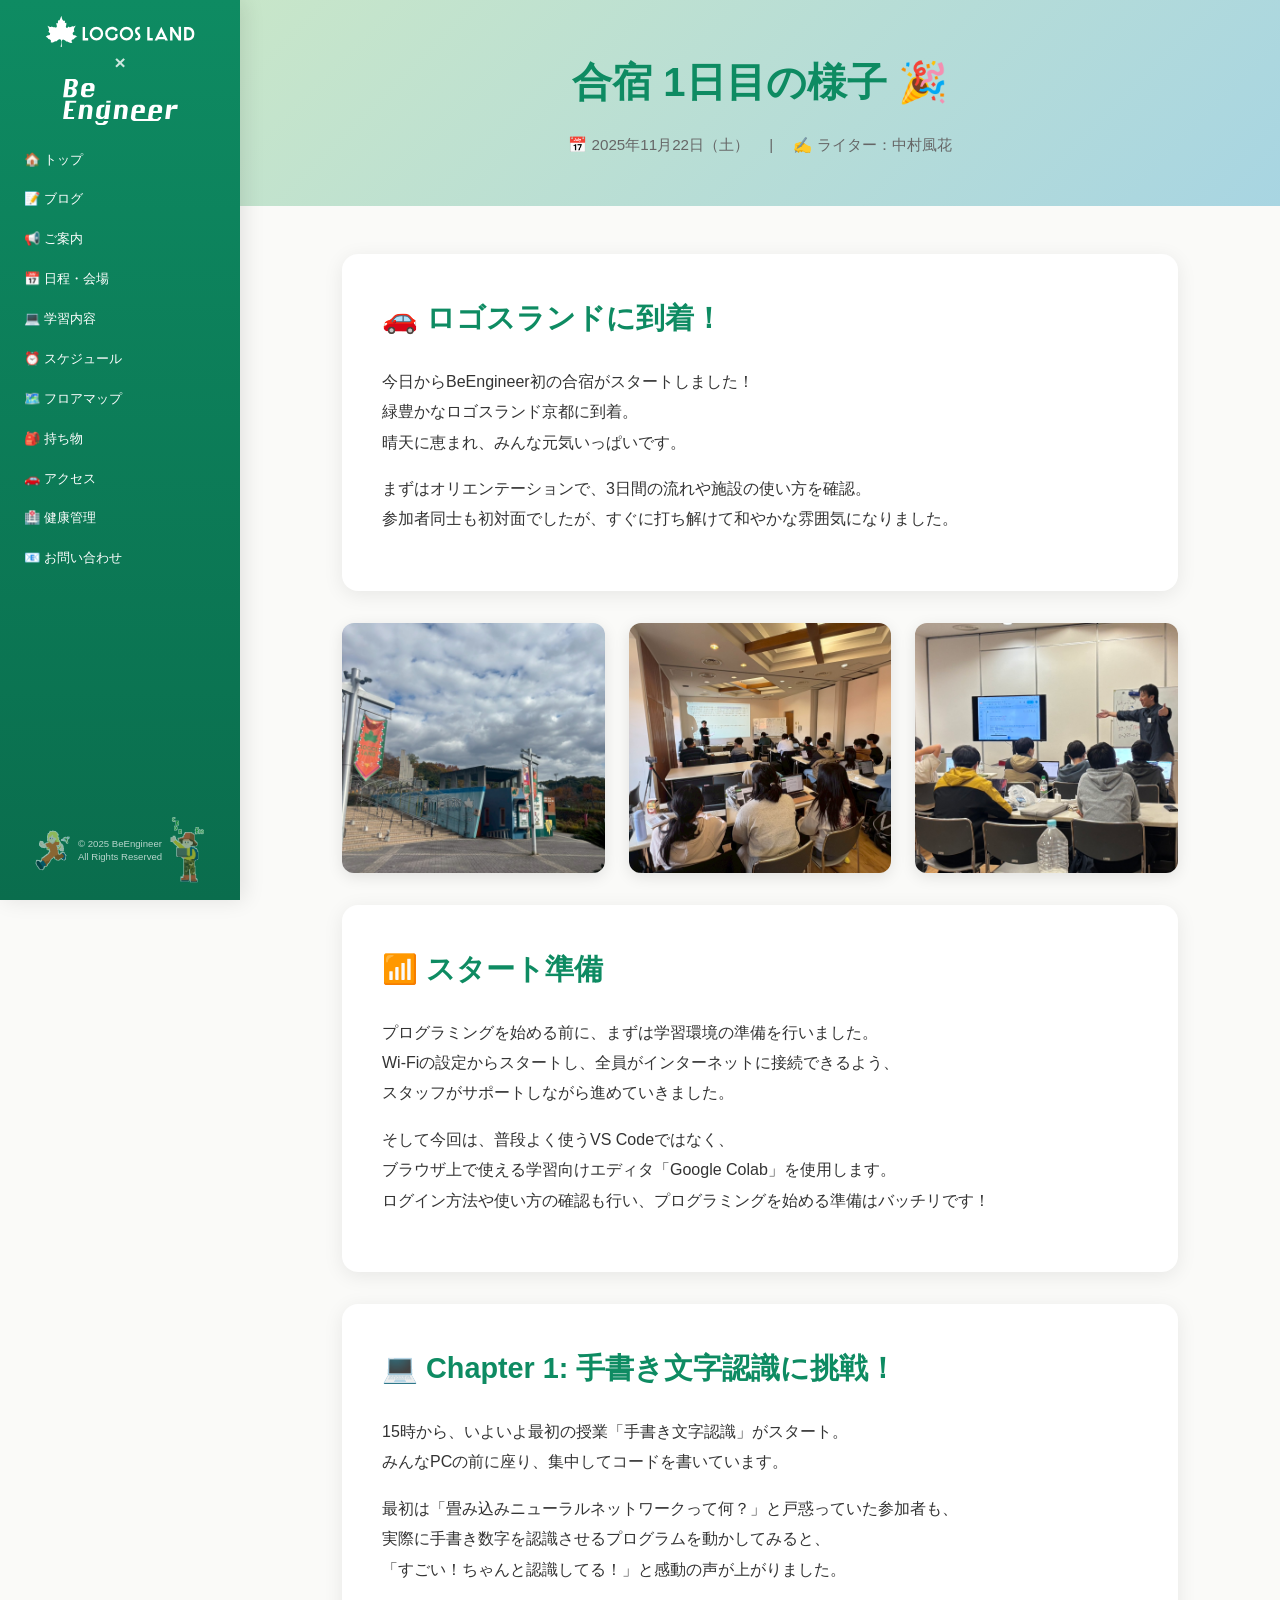
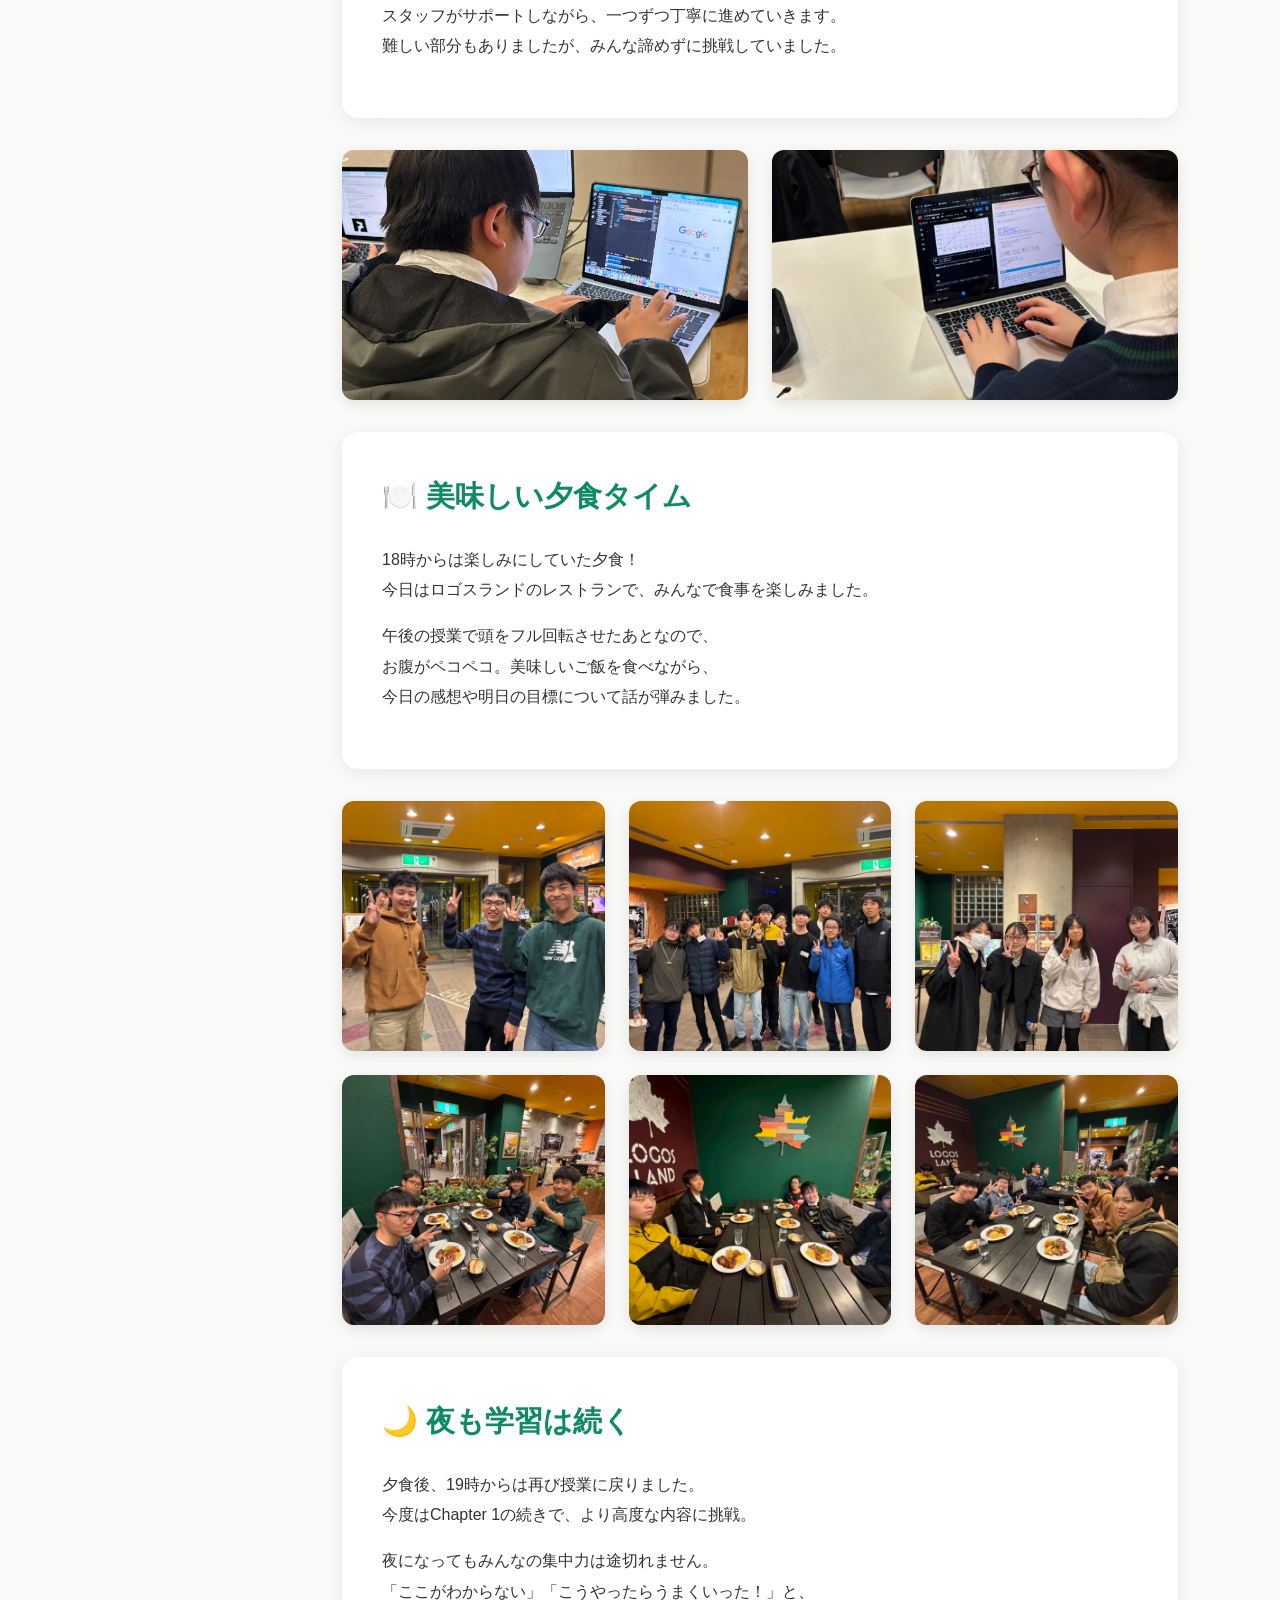
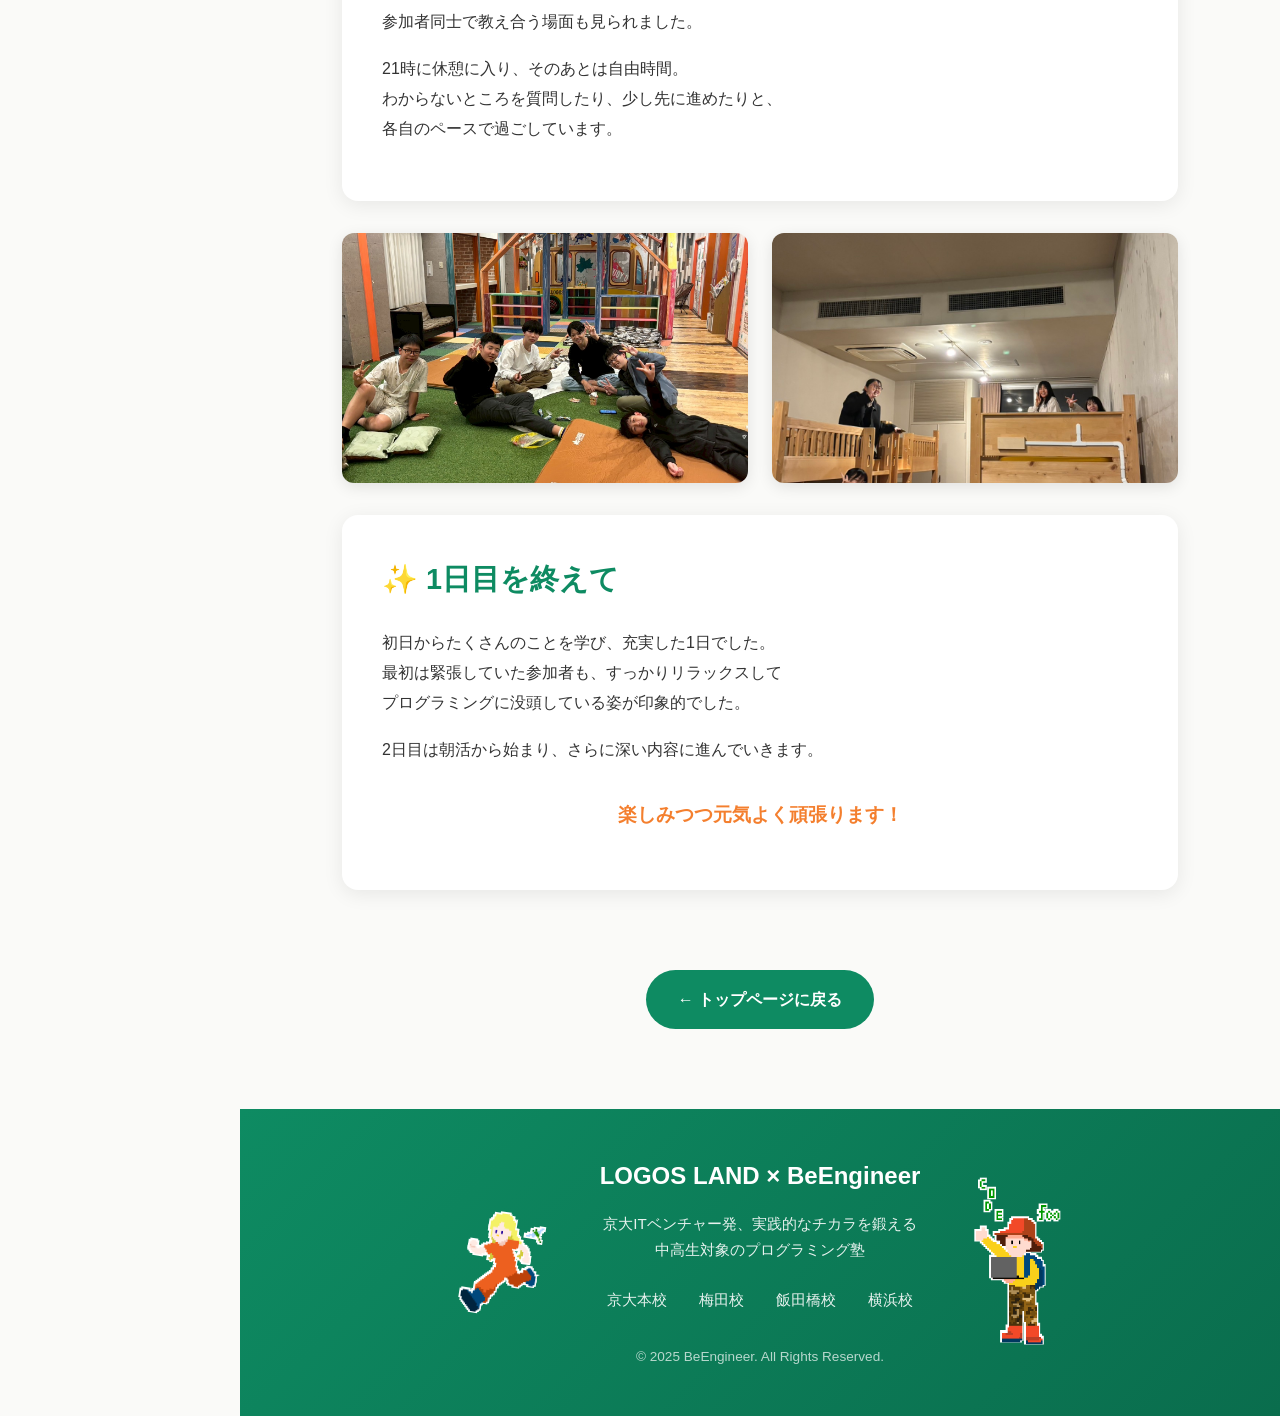
==== blog/day1.html @ cef921ae "Initial commit: import 2025 Been camp site as 2026 base Based on keigo-fujiwara/been_gasshuku_25 (hi" ====
<!DOCTYPE html>
<html lang="ja">
<head>
  <meta charset="UTF-8">
  <meta name="viewport" content="width=device-width, initial-scale=1.0">
  <meta name="description" content="BeEngineer合宿 1日目の様子">
  <title>合宿ブログ - 1日目 | BeEngineer Programming Camp</title>
  <link rel="stylesheet" href="../styles.css">
</head>
<body>
  
  <!-- ハンバーガーメニューボタン（SP用） -->
  <button class="hamburger" id="hamburger" aria-label="メニュー">
    <span></span>
    <span></span>
    <span></span>
  </button>

  <!-- サイドバー -->
  <aside class="sidebar" id="sidebar">
    <div class="sidebar-logo">
      <img src="../assets/fav/LOGOSLAND_logo.svg" alt="LOGOS LAND" class="logo-image">
      <div class="logo-separator">×</div>
      <img src="../assets/fav/BeEngineer_logo.svg" alt="BeEngineer" class="logo-image logo-been">
    </div>
    
    <nav class="sidebar-nav">
      <ul>
        <li><a href="../index.html">🏠 トップ</a></li>
        <li class="has-submenu">
          <a href="#blog">📝 ブログ</a>
          <ul class="submenu">
            <li><a href="day1.html">1日目</a></li>
            <li><a href="day2.html">2日目</a></li>
            <li><a href="day3.html">3日目</a></li>
          </ul>
        </li>
        <li><a href="../index.html#guide">📢 ご案内</a></li>
        <li><a href="../index.html#overview">📅 日程・会場</a></li>
        <li><a href="../index.html#program">💻 学習内容</a></li>
        <li><a href="../index.html#schedule">⏰ スケジュール</a></li>
        <li><a href="../index.html#floormap">🗺️ フロアマップ</a></li>
        <li><a href="../index.html#items">🎒 持ち物</a></li>
        <li><a href="../index.html#access">🚗 アクセス</a></li>
        <li><a href="../index.html#health">🏥 健康管理</a></li>
        <li><a href="../index.html#contact">📧 お問い合わせ</a></li>
      </ul>
    </nav>
    
    <div class="sidebar-footer">
      <img src="../assets/fav/dot_girl.svg" alt="" class="sidebar-footer-char sidebar-footer-char-left">
      <div class="sidebar-footer-text">
        © 2025 BeEngineer<br>
        All Rights Reserved
      </div>
      <img src="../assets/fav/dot_boy.svg" alt="" class="sidebar-footer-char sidebar-footer-char-right">
    </div>
  </aside>

  <!-- オーバーレイ（メニュー開閉用） -->
  <div class="overlay" id="overlay"></div>

  <!-- メインコンテンツ -->
  <main class="main-content">
    
    <!-- ブログヘッダー -->
    <header class="blog-header">
      <h1 class="blog-title">合宿 1日目の様子 🎉</h1>
      <div class="blog-meta">
        <span>📅 2025年11月22日（土）</span>
        <span class="meta-separator">|</span>
        <span>✍️ ライター：中村風花</span>
      </div>
    </header>

    <!-- ブログコンテンツ -->
    <article class="blog-content">
      
      <!-- セクション1: 導入 -->
      <section class="blog-section">
        <h2>🚗 ロゴスランドに到着！</h2>
        <p>
          今日からBeEngineer初の合宿がスタートしました！<br>
          緑豊かなロゴスランド京都に到着。<br>
          晴天に恵まれ、みんな元気いっぱいです。
        </p>
        <p>
          まずはオリエンテーションで、3日間の流れや施設の使い方を確認。<br>
          参加者同士も初対面でしたが、すぐに打ち解けて和やかな雰囲気になりました。
        </p>
      </section>

      <!-- 写真セクション -->
      <div class="blog-images">
        <div class="blog-image">
          <div class="blog-image-placeholder">
            <img src="images1/beencamp2025_day1 (4).jpg" alt="">
          </div>
        </div>
        <div class="blog-image">
          <div class="blog-image-placeholder">
            <img src="images1/beencamp2025_day1.jpg" alt="">

          </div>
        </div>
        <div class="blog-image">
          <div class="blog-image-placeholder">
            <img src="images1/beencamp2025_day1 (1).jpg" alt="">
          </div>
        </div>
      </div>

      <!-- セクション2: 準備 -->
      <section class="blog-section">
        <h2>📶 スタート準備</h2>
        <p>
          プログラミングを始める前に、まずは学習環境の準備を行いました。<br>
          Wi-Fiの設定からスタートし、全員がインターネットに接続できるよう、<br>
          スタッフがサポートしながら進めていきました。
        </p>

        <p>
          そして今回は、普段よく使うVS Codeではなく、<br>
          ブラウザ上で使える学習向けエディタ「Google Colab」を使用します。<br>
          ログイン方法や使い方の確認も行い、プログラミングを始める準備はバッチリです！
        </p>
      </section>

      <!-- セクション3: 学習内容 -->
      <section class="blog-section">
        <h2>💻 Chapter 1: 手書き文字認識に挑戦！</h2>
        <p>
          15時から、いよいよ最初の授業「手書き文字認識」がスタート。<br>
          みんなPCの前に座り、集中してコードを書いています。
        </p>
        <p>
          最初は「畳み込みニューラルネットワークって何？」と戸惑っていた参加者も、<br>
          実際に手書き数字を認識させるプログラムを動かしてみると、<br>
          「すごい！ちゃんと認識してる！」と感動の声が上がりました。
        </p>
        <p>
          スタッフがサポートしながら、一つずつ丁寧に進めていきます。<br>
          難しい部分もありましたが、みんな諦めずに挑戦していました。
        </p>
      </section>

      <!-- 写真セクション -->
      <div class="blog-images">
        <div class="blog-image">
          <div class="blog-image-placeholder">
            <img src="images1/beencamp2025_day1 (9).jpg" alt="">
          </div>
        </div>
        <div class="blog-image">
          <div class="blog-image-placeholder">
            <img src="images1/beencamp2025_day1 (19).jpg" alt="">
          </div>
        </div>
      </div>

      <!-- セクション4: 夕食 -->
      <section class="blog-section">
        <h2>🍽️ 美味しい夕食タイム</h2>
        <p>
          18時からは楽しみにしていた夕食！<br>
          今日はロゴスランドのレストランで、みんなで食事を楽しみました。
        </p>
        <p>
          午後の授業で頭をフル回転させたあとなので、<br>
          お腹がペコペコ。美味しいご飯を食べながら、<br>
          今日の感想や明日の目標について話が弾みました。
        </p>
      </section>

      <!-- 写真セクション -->
      <div class="blog-images">
        <div class="blog-image">
          <div class="blog-image-placeholder">
            <img src="images1/beencamp2025_day1 (18).jpg" alt="">
          </div>
        </div>
        <div class="blog-image">
          <div class="blog-image-placeholder">
            <img src="images1/beencamp2025_day1 (17).jpg" alt="">
          </div>
        </div>
        <div class="blog-image">
          <div class="blog-image-placeholder">
            <img src="images1/beencamp2025_day1 (24).jpg" alt="">
          </div>
        </div>
        <div class="blog-image">
          <div class="blog-image-placeholder">
            <img src="images1/beencamp2025_day1 (15).jpg" alt="">
          </div>
        </div>
        <div class="blog-image">
          <div class="blog-image-placeholder">
            <img src="images1/beencamp2025_day1 (5).jpg" alt="">
          </div>
        </div>
        <div class="blog-image">
          <div class="blog-image-placeholder">
            <img src="images1/beencamp2025_day1 (16).jpg" alt="">
          </div>
        </div>
      </div>

      <!-- セクション5: 夜の学習 -->
      <section class="blog-section">
        <h2>🌙 夜も学習は続く</h2>
        <p>
          夕食後、19時からは再び授業に戻りました。<br>
          今度はChapter 1の続きで、より高度な内容に挑戦。
        </p>
        <p>
          夜になってもみんなの集中力は途切れません。<br>
          「ここがわからない」「こうやったらうまくいった！」と、<br>
          参加者同士で教え合う場面も見られました。
        </p>
        <p>
          21時に休憩に入り、そのあとは自由時間。<br>
          わからないところを質問したり、少し先に進めたりと、<br>
          各自のペースで過ごしています。
        </p>
      </section>

      <div class="blog-images">
        <div class="blog-image">
          <div class="blog-image-placeholder">
            <img src="images1/beencamp2025_day1 (3).jpg" alt="">
          </div>
        </div>
        <div class="blog-image">
          <div class="blog-image-placeholder">
            <img src="images1/beencamp2025_day1 (12).jpg" alt="">
          </div>
        </div>
      </div>

      <!-- セクション6: まとめ -->
      <section class="blog-section">
        <h2>✨ 1日目を終えて</h2>
        <p>
          初日からたくさんのことを学び、充実した1日でした。<br>
          最初は緊張していた参加者も、すっかりリラックスして<br>
          プログラミングに没頭している姿が印象的でした。
        </p>
        <p>
          2日目は朝活から始まり、さらに深い内容に進んでいきます。<br>
        </p>
        <p class="blog-closing">
          楽しみつつ元気よく頑張ります！
        </p>
      </section>

      <!-- ナビゲーション -->
      <div class="blog-navigation">
        <a href="../index.html" class="back-to-home">← トップページに戻る</a>
      </div>

    </article>

    <!-- フッター -->
    <footer class="footer">
      <div class="footer-content">
        <div class="footer-character footer-character-left">
          <img src="../assets/fav/dot_girl.svg" alt="キャラクター" class="footer-character-img">
        </div>
        
        <div class="footer-main">
          <div class="footer-logo-wrapper">
            <div class="footer-logo">
              <a href="https://logosland.jp/" target="_blank" rel="noopener noreferrer">LOGOS LAND</a><br class="sp-br">
              ×<br class="sp-br">
              <a href="https://be-engineer.tech/" target="_blank" rel="noopener noreferrer">BeEngineer</a>
            </div>
          </div>
          <div class="footer-info">
            京大ITベンチャー発、実践的なチカラを鍛える<br>
            中高生対象のプログラミング塾
          </div>
          <div class="footer-links">
            <span>京大本校</span>
            <span>梅田校</span>
            <span>飯田橋校</span>
            <span>横浜校</span>
          </div>
          <div class="footer-copyright">
            © 2025 BeEngineer. All Rights Reserved.
          </div>
        </div>
        
        <div class="footer-character footer-character-right">
          <img src="../assets/fav/dot_boy.svg" alt="キャラクター" class="footer-character-img">
        </div>
      </div>
    </footer>

  </main>

  <!-- JavaScript -->
  <script src="../script.js"></script>

</body>
</html>
---- styles.css ----
/* ============================================
   BeEngineer Programming Camp - Styles
   ロゴスランド風デザイン
   ============================================ */

:root {
  /* メインカラー */
  --color-primary: #0E8B62;
  --color-secondary: #F47F2E;
  --color-accent: #FF6B6B;
  --color-bg: #FAFAF8;
  --color-white: #FFFFFF;
  --color-text: #333333;
  --color-text-light: #666666;
  
  /* パステルカラー */
  --color-pastel-blue: #A8D5E2;
  --color-pastel-yellow: #FFF4B8;
  --color-pastel-pink: #FFD4D4;
  --color-pastel-green: #C8E6C9;
  
  /* レイアウト */
  --sidebar-width: 240px;
  --spacing-unit: 1rem;
  --border-radius: 16px;
  --shadow-soft: 0 4px 20px rgba(0, 0, 0, 0.08);
  --shadow-hover: 0 8px 30px rgba(0, 0, 0, 0.12);
}

/* ============================================
   リセット & ベース
   ============================================ */

* {
  margin: 0;
  padding: 0;
  box-sizing: border-box;
}

html {
  scroll-behavior: smooth;
}

body {
  font-family: 'Segoe UI', 'Yu Gothic UI', 'Meiryo', sans-serif;
  background-color: var(--color-bg);
  color: var(--color-text);
  line-height: 1.7;
  overflow-x: hidden;
}

img {
  max-width: 100%;
  height: auto;
  display: block;
}

a {
  text-decoration: none;
  color: inherit;
  transition: all 0.3s ease;
}

/* ============================================
   サイドバー（左側固定）
   ============================================ */

.sidebar {
  position: fixed;
  left: 0;
  top: 0;
  width: var(--sidebar-width);
  height: 100vh;
  background: linear-gradient(180deg, var(--color-primary) 0%, #0a6d4d 100%);
  color: var(--color-white);
  padding: 1rem 0.8rem;
  display: flex;
  flex-direction: column;
  z-index: 1000;
  box-shadow: 4px 0 20px rgba(0, 0, 0, 0.1);
  overflow: visible;
}

.sidebar-logo {
  text-align: center;
  margin-bottom: 1rem;
  display: flex;
  flex-direction: column;
  align-items: center;
}

.sidebar-logo h1 {
  font-size: 1.5rem;
  font-weight: bold;
  letter-spacing: 0.05em;
}

.sidebar-logo p {
  font-size: 0.75rem;
  opacity: 0.9;
  margin-top: 0.5rem;
}

.logo-text {
  font-size: 1.5rem;
  font-weight: bold;
  letter-spacing: 0.05em;
  line-height: 1.2;
  display: flex;
  align-items: center;
  gap: 0.5rem;
}

.logo-icon {
  width: 24px;
  height: 24px;
  object-fit: contain;
}

.logo-image {
  width: 150px;
  height: auto;
  object-fit: contain;
}

.logo-been {
  width: 115px;
}

.logo-separator {
  font-size: 1.2rem;
  margin: 0;
  opacity: 0.8;
  font-weight: bold;
}

.sidebar-nav {
  flex: 1;
  overflow: visible;
  max-height: calc(100vh - 200px);
}

.sidebar-nav ul {
  list-style: none;
  overflow: visible;
}

.sidebar-nav li {
  margin-bottom: 0.2rem;
}

.sidebar-nav a {
  display: block;
  padding: 0.45rem 0.7rem;
  border-radius: 8px;
  transition: all 0.3s ease;
  font-size: 0.82rem;
}

.sidebar-nav a:hover {
  background-color: rgba(255, 255, 255, 0.15);
  transform: translateX(5px);
}

.sidebar-nav a.active {
  background-color: rgba(255, 255, 255, 0.2);
  border: 2px solid var(--color-white);
  font-weight: bold;
  box-shadow: 0 2px 8px rgba(0, 0, 0, 0.2);
}

/* サブメニュー（ドロップダウン） */
.sidebar-nav .has-submenu {
  position: relative;
  overflow: visible;
}

.sidebar-nav .submenu {
  list-style: none;
  padding: 0;
  margin: 0;
  position: absolute;
  left: 100%;
  top: 0;
  margin-left: -1.5rem;
  min-width: 150px;
  background: linear-gradient(135deg, var(--color-secondary) 0%, #ff9a5a 100%);
  border-radius: 8px;
  box-shadow: 0 8px 32px rgba(0, 0, 0, 0.3);
  opacity: 0;
  visibility: hidden;
  transform: translateX(-10px);
  transition: all 0.3s ease;
  z-index: 9999;
}

.sidebar-nav .has-submenu:hover .submenu {
  opacity: 1;
  visibility: visible;
  transform: translateX(0);
}

.sidebar-nav .submenu li {
  margin: 0;
}

.sidebar-nav .submenu a {
  padding: 0.5rem 0.7rem;
  font-size: 0.78rem;
  background-color: transparent;
  border-radius: 0;
}

.sidebar-nav .submenu li:first-child a {
  border-radius: 8px 8px 0 0;
}

.sidebar-nav .submenu li:last-child a {
  border-radius: 0 0 8px 8px;
}

.sidebar-nav .submenu a:hover {
  background-color: rgba(255, 255, 255, 0.2);
  transform: translateX(5px);
}

.sidebar-footer {
  text-align: center;
  font-size: 0.6rem;
  opacity: 0.7;
  margin-top: auto;
  padding-top: 0.3rem;
  display: flex;
  align-items: center;
  justify-content: center;
  gap: 0.5rem;
}

.sidebar-footer-text {
  line-height: 1.4;
}

.sidebar-footer-char {
  width: 35px;
  height: auto;
  opacity: 0.8;
}

/* ============================================
   メインコンテンツエリア
   ============================================ */

.main-content {
  margin-left: var(--sidebar-width);
  min-height: 100vh;
}

/* ============================================
   ヒーローセクション
   ============================================ */

.hero {
  position: relative;
  height: 85vh;
  display: flex;
  align-items: center;
  justify-content: center;
  background: linear-gradient(135deg, var(--color-pastel-blue) 0%, var(--color-pastel-yellow) 50%, var(--color-pastel-pink) 100%);
  overflow: hidden;
}

.hero::before {
  content: '';
  position: absolute;
  top: 0;
  left: 0;
  right: 0;
  bottom: 0;
  background-image: url('data:image/svg+xml,<svg xmlns="http://www.w3.org/2000/svg" viewBox="0 0 1200 600"><rect fill="%23A8D5E2" width="1200" height="600"/></svg>');
  background-size: cover;
  background-position: center;
  opacity: 0.3;
}

.hero-content {
  position: relative;
  z-index: 1;
  text-align: center;
  max-width: 800px;
  padding: 2rem;
}

.hero-panel {
  background-color: var(--color-white);
  padding: 3rem 2.5rem;
  border-radius: var(--border-radius);
  box-shadow: var(--shadow-soft);
  transition: transform 0.3s ease;
}

.hero-panel:hover {
  transform: scale(1.02);
}

.hero-title {
  font-size: 3rem;
  font-weight: bold;
  color: var(--color-primary);
  margin-bottom: 1.5rem;
  line-height: 1.3;
}

.hero-subtitle {
  font-size: 1.3rem;
  color: var(--color-text);
  margin-bottom: 2rem;
}

.hero-date {
  font-size: 1.5rem;
  font-weight: bold;
  color: var(--color-secondary);
  margin-bottom: 0.5rem;
}

.hero-location {
  font-size: 1.1rem;
  color: var(--color-text-light);
}

.hero-cta {
  margin-top: 2rem;
  display: inline-block;
  padding: 1rem 2.5rem;
  background: linear-gradient(135deg, var(--color-secondary) 0%, #ff9a5a 100%);
  color: var(--color-white);
  font-size: 1.1rem;
  font-weight: bold;
  border-radius: 50px;
  box-shadow: var(--shadow-soft);
  transition: all 0.3s ease;
}

.hero-cta:hover {
  transform: translateY(-3px);
  box-shadow: var(--shadow-hover);
}

/* ============================================
   セクション共通スタイル
   ============================================ */

.section {
  padding: 5rem 3rem;
}

.section:nth-child(even) {
  background-color: var(--color-white);
}

.section-title {
  font-size: 2.5rem;
  font-weight: bold;
  color: var(--color-primary);
  text-align: center;
  margin-bottom: 3rem;
  position: relative;
  padding-bottom: 1rem;
}

.section-title::after {
  content: '';
  position: absolute;
  bottom: 0;
  left: 50%;
  transform: translateX(-50%);
  width: 80px;
  height: 4px;
  background: linear-gradient(90deg, var(--color-secondary), var(--color-primary));
  border-radius: 2px;
}

.section-intro {
  text-align: center;
  margin-bottom: 3rem;
  color: var(--color-text-light);
  font-size: 1.1rem;
}

.section-desc {
  text-align: center;
  margin-bottom: 2rem;
  color: var(--color-text-light);
}

.section-note {
  text-align: center;
  margin-top: 2rem;
  color: var(--color-text-light);
  font-size: 0.95rem;
}

.container {
  max-width: 1200px;
  margin: 0 auto;
}

/* ============================================
   カードUI
   ============================================ */

.card-grid {
  display: grid;
  grid-template-columns: repeat(auto-fit, minmax(300px, 1fr));
  gap: 2rem;
}

.card {
  background-color: var(--color-white);
  border-radius: var(--border-radius);
  padding: 2rem;
  box-shadow: var(--shadow-soft);
  transition: all 0.3s ease;
}

.card:hover {
  transform: translateY(-8px);
  box-shadow: var(--shadow-hover);
}

.card-orange {
  background: linear-gradient(135deg, var(--color-secondary) 0%, #ff9a5a 100%);
  color: var(--color-white);
}

.card-green {
  background: linear-gradient(135deg, var(--color-primary) 0%, #12a876 100%);
  color: var(--color-white);
}

.card-title {
  font-size: 1.5rem;
  font-weight: bold;
  margin-bottom: 1rem;
}

.card-content {
  font-size: 1rem;
  line-height: 1.8;
}

.card-icon {
  width: 60px;
  height: 60px;
  background-color: rgba(255, 255, 255, 0.2);
  border-radius: 50%;
  display: flex;
  align-items: center;
  justify-content: center;
  font-size: 1.8rem;
  margin-bottom: 1rem;
}

/* ============================================
   ご案内セクション
   ============================================ */

/* PC版では開閉ヘッダーを非表示 */
.guide-toggle-header {
  display: none;
}

.guide-content {
  display: grid;
  grid-template-columns: 1fr 1fr;
  gap: 3rem;
  align-items: center;
  background-color: var(--color-white);
  padding: 2.5rem;
  border-radius: var(--border-radius);
  box-shadow: var(--shadow-soft);
}

.guide-text {
  display: flex;
  flex-direction: column;
  gap: 1rem;
}

.guide-main {
  font-size: 1.5rem;
  font-weight: bold;
  color: var(--color-secondary);
  margin-bottom: 0.5rem;
}

.guide-detail {
  font-size: 1.1rem;
  line-height: 1.8;
  color: var(--color-text);
}

.guide-note {
  font-size: 0.95rem;
  color: var(--color-text-light);
  background-color: var(--color-pastel-yellow);
  padding: 1rem;
  border-radius: 8px;
  margin-top: 0.5rem;
}

.guide-notice-inline {
  background: linear-gradient(135deg, #FFF3E0 0%, #FFE0B2 100%);
  border: 3px solid var(--color-secondary);
  border-radius: var(--border-radius);
  padding: 1.5rem;
  margin-top: 1.5rem;
}

.guide-image {
  border-radius: var(--border-radius);
  overflow: hidden;
  box-shadow: var(--shadow-soft);
  max-width: 100%;
}

.guide-image img {
  width: 100%;
  height: auto;
  display: block;
}

.guide-notice-item {
  display: flex;
  align-items: center;
  gap: 0.8rem;
  margin-bottom: 1.5rem;
  font-size: 1.05rem;
  line-height: 1.8;
  color: var(--color-text);
}

.guide-notice-item:last-of-type {
  margin-bottom: 1rem;
}

.guide-notice-icon {
  font-size: 1.5rem;
  flex-shrink: 0;
  line-height: 1.8;
  display: flex;
  align-items: center;
  justify-content: center;
  align-self: flex-start;
}

.guide-notice-contact {
  text-align: center;
  color: var(--color-text);
  font-size: 1rem;
  margin-top: 1rem;
  margin-bottom: 0;
  font-weight: 500;
}

.line-info-box {
  background: linear-gradient(135deg, #E8F5E9 0%, #C8E6C9 100%);
  border: 3px solid #06C755;
  border-radius: var(--border-radius);
  padding: 0;
  margin-top: 2rem;
  box-shadow: 0 6px 25px rgba(6, 199, 85, 0.15);
  overflow: hidden;
}

/* 開閉ヘッダー */
.line-toggle-header {
  display: flex;
  justify-content: space-between;
  align-items: center;
  padding: 1.5rem 2rem;
  cursor: pointer;
  transition: background-color 0.3s ease;
}

.line-toggle-header:hover {
  background-color: rgba(6, 199, 85, 0.1);
}

.line-toggle-title {
  font-size: 1.3rem;
  font-weight: bold;
  color: #06C755;
}

.line-toggle-icon {
  font-size: 1.2rem;
  color: #06C755;
  transition: transform 0.3s ease;
}

.line-info-box.active .line-toggle-icon {
  transform: rotate(180deg);
}

.line-info-content-wrapper {
  max-height: 0;
  overflow: hidden;
  opacity: 0;
  transition: max-height 0.5s ease, opacity 0.3s ease, padding 0.3s ease;
  padding: 0 2rem;
}

.line-info-box.active .line-info-content-wrapper {
  max-height: 1500px;
  opacity: 1;
  padding: 0 2rem 2rem 2rem;
}

.line-info-title {
  text-align: center;
  font-size: 1.5rem;
  color: #06C755;
  margin-bottom: 1.5rem;
  font-weight: bold;
}

.line-info-content {
  display: flex;
  flex-direction: row;
  align-items: center;
  justify-content: center;
  gap: 2rem;
}

.line-character {
  flex-shrink: 0;
}

.line-character-img {
  width: 120px;
  height: auto;
  animation: bounce 2s ease-in-out infinite;
}

.line-character-left .line-character-img {
  animation-delay: 0s;
}

.line-character-right .line-character-img {
  animation-delay: 0.3s;
}

@keyframes bounce {
  0%, 100% {
    transform: translateY(0);
  }
  50% {
    transform: translateY(-10px);
  }
}

.line-qr-section {
  flex-shrink: 0;
  display: flex;
  flex-direction: column;
  align-items: center;
  gap: 1.5rem;
}

.line-qr-code {
  width: 200px;
  height: 200px;
  border-radius: 12px;
  box-shadow: 0 4px 15px rgba(0, 0, 0, 0.1);
  background: white;
  padding: 10px;
}

.line-link {
  margin: 0;
  text-align: center;
}

.line-link a {
  color: #06C755;
  font-size: 1.1rem;
  font-weight: bold;
  text-decoration: none;
  padding: 0.5rem 1rem;
  border: 2px solid #06C755;
  border-radius: 8px;
  background-color: rgba(6, 199, 85, 0.1);
  display: inline-block;
  transition: all 0.3s ease;
}

.line-link a:hover {
  background-color: #06C755;
  color: white;
  transform: translateY(-2px);
  box-shadow: 0 4px 12px rgba(6, 199, 85, 0.3);
}

.line-link a:active {
  transform: translateY(0);
}

.line-text-section {
  text-align: center;
}

.line-account-name {
  font-size: 1.3rem;
  color: #06C755;
  margin-bottom: 1rem;
  font-weight: bold;
}

.line-description {
  font-size: 1.05rem;
  color: var(--color-text);
  line-height: 1.8;
}

/* ============================================
   ブログ更新セクション
   ============================================ */

.blog-update-box {
  background: linear-gradient(135deg, #FFF3E0 0%, #FFE0B2 100%);
  border: 3px solid #FF9800;
  border-radius: var(--border-radius);
  padding: 0;
  margin-top: 2rem;
  box-shadow: 0 6px 25px rgba(255, 152, 0, 0.15);
  overflow: hidden;
}

.blog-update-header {
  display: flex;
  justify-content: space-between;
  align-items: center;
  padding: 1.5rem 2rem;
  cursor: pointer;
  transition: background-color 0.3s ease;
}

.blog-update-header:hover {
  background-color: rgba(255, 152, 0, 0.1);
}

.blog-update-title {
  font-size: 1.3rem;
  font-weight: bold;
  color: #FF9800;
}

.blog-update-icon {
  font-size: 1.2rem;
  color: #FF9800;
  transition: transform 0.3s ease;
}

.blog-update-box.active .blog-update-icon {
  transform: rotate(180deg);
}

.blog-update-content {
  max-height: 0;
  opacity: 0;
  overflow: hidden;
  transition: max-height 0.5s ease, opacity 0.3s ease, padding 0.3s ease;
  padding: 0 2rem;
}

.blog-update-box.active .blog-update-content {
  max-height: 1000px;
  opacity: 1;
  padding: 0 2rem 2rem 2rem;
}

.blog-update-text {
  font-size: 1.1rem;
  color: var(--color-text);
  line-height: 1.8;
  margin-bottom: 1.5rem;
  text-align: center;
}

.blog-update-link {
  text-align: center;
  margin-bottom: 1.5rem;
}

.blog-link-btn {
  display: inline-block;
  padding: 0.8rem 2rem;
  background-color: #FF9800;
  color: white;
  text-decoration: none;
  border-radius: 8px;
  font-weight: bold;
  font-size: 1.1rem;
  transition: all 0.3s ease;
  box-shadow: 0 4px 12px rgba(255, 152, 0, 0.3);
}

.blog-link-btn:hover {
  background-color: #F57C00;
  transform: translateY(-2px);
  box-shadow: 0 6px 16px rgba(255, 152, 0, 0.4);
}

.blog-link-btn:active {
  transform: translateY(0);
}

.blog-update-notice {
  background-color: rgba(255, 152, 0, 0.1);
  border-radius: 8px;
  padding: 1.5rem;
  margin-top: 1.5rem;
}

.blog-notice-item {
  display: flex;
  align-items: center;
  gap: 0.8rem;
  margin-bottom: 0.8rem;
  font-size: 1rem;
  color: var(--color-text);
}

.blog-notice-item:last-child {
  margin-bottom: 0;
}

.blog-notice-icon {
  font-size: 1.3rem;
  flex-shrink: 0;
}

.blog-notice-item strong {
  color: #E65100;
}

/* PC版では開閉機能を無効化（常に表示） */
@media (min-width: 769px) {
  .blog-update-header {
    cursor: default;
  }
  
  .blog-update-header:hover {
    background-color: transparent;
  }
  
  .blog-update-icon {
    display: none;
  }
  
  .blog-update-content {
    max-height: none;
    opacity: 1;
    padding: 0 2rem 2rem 2rem;
  }
}

/* ============================================
   開催情報バー（開催概要）
   ============================================ */

.overview-section {
  padding: 3rem;
  background: linear-gradient(135deg, var(--color-primary) 0%, #12a876 100%);
}

.overview-grid {
  display: grid;
  grid-template-columns: repeat(auto-fit, minmax(300px, 1fr));
  gap: 2rem;
  color: var(--color-white);
}

.overview-card {
  text-align: center;
  padding: 2rem;
  background-color: rgba(255, 255, 255, 0.1);
  border-radius: 16px;
}

.overview-icon {
  font-size: 3rem;
  margin-bottom: 1rem;
}

.overview-card h3 {
  font-size: 1.3rem;
  margin-bottom: 1rem;
  color: var(--color-white);
}

.overview-main {
  font-size: 1.1rem;
  font-weight: bold;
  margin-bottom: 0.5rem;
}

.overview-sub {
  font-size: 0.95rem;
  opacity: 0.9;
  margin-bottom: 1.5rem;
}

.overview-address {
  font-size: 0.9rem;
  opacity: 0.9;
  margin-bottom: 1.5rem;
}

.overview-btn {
  display: inline-block;
  padding: 0.75rem 1.5rem;
  background-color: var(--color-white);
  color: var(--color-primary);
  border-radius: 50px;
  font-weight: bold;
  font-size: 0.95rem;
  text-decoration: none;
  transition: all 0.3s ease;
  box-shadow: 0 4px 15px rgba(0, 0, 0, 0.2);
}

.overview-btn:hover {
  transform: translateY(-3px);
  box-shadow: 0 6px 20px rgba(0, 0, 0, 0.3);
}

/* ============================================
   学習内容
   ============================================ */

.chapter-number {
  font-size: 1rem;
  font-weight: bold;
  opacity: 0.8;
  margin-bottom: 0.5rem;
}

/* 学習プログラムのタブ（PC版では非表示） */
.program-tabs {
  display: none;
}

/* プログラムカードのトグル機能（SP用） */
.card-header {
  position: relative;
}

.toggle-icon {
  display: none;
  position: absolute;
  top: 0;
  right: 0;
  font-size: 1.5rem;
  transition: transform 0.3s ease;
}

/* ============================================
   スケジュール表
   ============================================ */

/* タブメニュー */
.schedule-tabs {
  display: flex;
  gap: 1rem;
  margin-bottom: 2.5rem;
  flex-wrap: wrap;
  background: linear-gradient(135deg, rgba(14, 139, 98, 0.05) 0%, rgba(14, 139, 98, 0.02) 100%);
  padding: 1rem;
  border-radius: 12px;
}

.schedule-tabs .tab-btn {
  flex: 1;
  min-width: 150px;
  padding: 1.2rem 2rem;
  background: white;
  border: 2px solid rgba(14, 139, 98, 0.2);
  border-radius: 10px;
  color: var(--color-text);
  font-size: 1.05rem;
  font-weight: 600;
  cursor: pointer;
  transition: all 0.3s ease;
  box-shadow: 0 2px 8px rgba(0, 0, 0, 0.08);
}

.schedule-tabs .tab-btn:hover {
  background: linear-gradient(135deg, rgba(14, 139, 98, 0.1) 0%, rgba(14, 139, 98, 0.05) 100%);
  border-color: var(--color-primary);
  color: var(--color-primary);
  transform: translateY(-2px);
  box-shadow: 0 4px 12px rgba(14, 139, 98, 0.2);
}

.schedule-tabs .tab-btn.active {
  background: linear-gradient(135deg, var(--color-primary) 0%, #0a6d4d 100%);
  border-color: var(--color-primary);
  color: white;
  box-shadow: 0 4px 16px rgba(14, 139, 98, 0.3);
  transform: scale(1.02);
}

.schedule-tabs .tab-btn:focus {
  outline: none;
}

.schedule-tabs .tab-btn:focus-visible {
  outline: 3px solid var(--color-primary);
  outline-offset: 3px;
}

/* PC版では横スクロールヒントを非表示 */
.schedule-table-wrapper::after {
  display: none;
}

.schedule-table {
  width: 100%;
  border-collapse: separate;
  border-spacing: 0;
  overflow: hidden;
  border-radius: var(--border-radius);
  box-shadow: var(--shadow-soft);
  background-color: var(--color-white);
  table-layout: fixed;
}

.schedule-row.tab-content {
  display: none;
}

.schedule-row.tab-content.active {
  display: table-row;
  animation: fadeIn 0.3s ease;
}

.schedule-table th {
  background: linear-gradient(135deg, var(--color-primary) 0%, #0a6d4d 100%);
  color: var(--color-white);
  padding: 1.2rem;
  font-weight: bold;
  text-align: left;
  font-size: 1.1rem;
}

.schedule-table th:nth-child(1) {
  width: 150px;
}

.schedule-table th:nth-child(2) {
  width: 160px;
}

.schedule-table th:nth-child(3) {
  width: 25%;
}

.schedule-table th:nth-child(4) {
  width: auto;
}

.schedule-table td {
  padding: 0;
  border-bottom: none;
  vertical-align: middle;
}

.schedule-table td:nth-child(1) {
  width: 150px;
}

.schedule-table td:nth-child(2) {
  width: 160px;
}

.schedule-table td:nth-child(3) {
  width: 25%;
}

.schedule-table td:nth-child(4) {
  width: auto;
}

.schedule-table tr:last-child td {
  border-bottom: none;
}

/* テーブル行の背景をリセット */
.schedule-table tbody tr {
  background-color: transparent;
}

.schedule-detail {
  vertical-align: middle;
  padding: 0;
}

.note-item {
  color: var(--color-text-light);
  font-size: 0.9rem;
  background-color: transparent;
}

.location-item {
  color: var(--color-text);
  font-size: 0.95rem;
  background-color: transparent;
}

.schedule-toggle-icon {
  display: none;
  position: absolute;
  right: 0.5rem;
  top: 50%;
  transform: translateY(-50%);
  font-size: 1.2rem;
  transition: transform 0.3s ease;
}

.schedule-detail > div {
  padding: 0.6rem 1.2rem;
  margin-bottom: 0;
  display: flex;
  align-items: center;
  justify-content: flex-start;
  border-radius: 0;
  line-height: 1.6;
  min-height: 5.5rem;
  box-sizing: border-box;
}

/* 時間スロット */
.time-slot {
  color: var(--color-primary);
  font-size: 0.95rem;
  font-weight: bold;
  background-color: transparent;
}

/* アクティビティ */
.activity {
  color: var(--color-text);
  font-size: 1rem;
  background-color: transparent;
}

/* 各行の背景色（偶数行のみ） */
.schedule-detail > div:nth-child(odd) {
  background-color: #ffffff;
}

.schedule-detail > div:nth-child(even) {
  background-color: rgba(168, 213, 226, 0.2);
}

/* ============================================
   持ち物リスト
   ============================================ */

.checklist {
  display: grid;
  grid-template-columns: repeat(auto-fit, minmax(250px, 1fr));
  gap: 1rem;
}

.checklist-item {
  display: flex;
  align-items: center;
  background-color: var(--color-white);
  padding: 1rem 1.5rem;
  border-radius: 12px;
  box-shadow: 0 2px 10px rgba(0, 0, 0, 0.05);
  transition: all 0.3s ease;
  cursor: pointer;
}

.checklist-item:hover {
  transform: translateX(5px);
  box-shadow: 0 4px 15px rgba(0, 0, 0, 0.1);
}

.checklist-item input[type="checkbox"] {
  width: 24px;
  height: 24px;
  margin-right: 1rem;
  cursor: pointer;
  accent-color: var(--color-primary);
}

.checklist-item label {
  cursor: pointer;
  font-size: 1rem;
  flex: 1;
}

.checklist-item.checked {
  background-color: var(--color-pastel-green);
  opacity: 0.7;
}

.checklist-item.checked label {
  text-decoration: line-through;
}

/* ============================================
   アクセス
   ============================================ */

.access-content {
  width: 100%;
}

/* アクセスタブ */
.access-tabs {
  display: flex;
  gap: 1rem;
  margin-bottom: 2rem;
  border-bottom: 2px solid #e0e0e0;
}

.access-tab-btn {
  flex: 1;
  padding: 1rem 1.5rem;
  background: transparent;
  border: none;
  border-bottom: 3px solid transparent;
  color: var(--color-text-light);
  font-size: 1rem;
  font-weight: 600;
  cursor: pointer;
  transition: all 0.3s ease;
  position: relative;
  bottom: -2px;
}

.access-tab-btn:hover {
  color: var(--color-primary);
  background: rgba(168, 213, 226, 0.1);
}

.access-tab-btn.active {
  color: var(--color-primary);
  border-bottom-color: var(--color-primary);
  background: transparent;
}

.access-tab-btn:focus {
  outline: none;
}

.access-tab-btn:focus-visible {
  outline: 2px solid var(--color-primary);
  outline-offset: 2px;
}

/* 2カラムレイアウト */
.access-layout {
  display: grid;
  grid-template-columns: 1fr 1fr;
  gap: 2rem;
  align-items: start;
}

.access-tab-content-wrapper {
  min-width: 0;
}

.access-tab-content {
  display: none;
  animation: fadeIn 0.4s ease;
}

.access-tab-content.active {
  display: block;
}

.access-info-box {
  padding: 2rem;
  background: linear-gradient(135deg, #f8fffe 0%, #e8f5f3 100%);
  border-radius: 16px;
  box-shadow: var(--shadow-soft);
}

.kyoto-team-label {
  display: inline-block;
  padding: 0.5rem 1rem;
  background: var(--color-primary);
  color: white;
  border-radius: 20px;
  font-size: 0.9rem;
  font-weight: bold;
  margin-bottom: 1.5rem;
}

.access-info {
  background-color: var(--color-white);
  padding: 2rem;
  border-radius: var(--border-radius);
  box-shadow: var(--shadow-soft);
}

.access-info h3 {
  color: var(--color-primary);
  font-size: 1.3rem;
  margin-bottom: 1rem;
}

.access-info p {
  margin-bottom: 0.8rem;
  line-height: 1.8;
}

.access-subtitle {
  color: var(--color-primary);
  font-size: 1.3rem;
  margin-top: 2rem;
  margin-bottom: 1rem;
}

.access-arrow {
  margin-top: 0.5rem;
}

.access-note {
  margin-top: 1rem;
  padding: 1rem;
  border-radius: 8px;
  font-size: 0.95rem;
}

.access-note-yellow {
  background-color: var(--color-pastel-yellow);
}

.access-note-blue {
  background-color: var(--color-pastel-blue);
}

.access-note-green {
  background-color: rgba(168, 213, 226, 0.3);
  border-left: 4px solid var(--color-primary);
}

.access-flow {
  display: flex;
  flex-direction: column;
  gap: 0.5rem;
  margin: 2rem 0;
}

.flow-step {
  display: flex;
  align-items: center;
  gap: 1.5rem;
  padding: 1.2rem;
  background: white;
  border-radius: 12px;
  box-shadow: 0 2px 8px rgba(0, 0, 0, 0.05);
  transition: transform 0.2s ease, box-shadow 0.2s ease;
}

.flow-step:hover {
  transform: translateX(5px);
  box-shadow: 0 4px 12px rgba(0, 0, 0, 0.1);
}

.flow-number {
  flex-shrink: 0;
  width: 40px;
  height: 40px;
  display: flex;
  align-items: center;
  justify-content: center;
  background: var(--color-primary);
  color: white;
  font-weight: bold;
  font-size: 1.2rem;
  border-radius: 50%;
}

.flow-content {
  flex: 1;
}

.flow-content strong {
  color: var(--color-secondary);
  font-size: 1.1rem;
}

.flow-detail {
  color: var(--color-text-light);
  font-size: 0.95rem;
}

.fare-highlight {
  color: var(--color-primary);
  font-size: 1.1rem;
}

.flow-arrow {
  text-align: center;
  color: var(--color-primary);
  font-size: 1.5rem;
  font-weight: bold;
  margin: 0.3rem 0;
}

/* SP版のアクセスフロー */
.access-flow-mobile {
  display: flex;
  flex-direction: column;
  gap: 0.5rem;
  margin: 1rem 0;
}

.flow-step-mobile {
  display: flex;
  align-items: center;
  gap: 1rem;
  padding: 1rem;
  background: #f9f9f9;
  border-radius: 8px;
}

.flow-number-mobile {
  flex-shrink: 0;
  width: 32px;
  height: 32px;
  display: flex;
  align-items: center;
  justify-content: center;
  background: var(--color-primary);
  color: white;
  font-weight: bold;
  font-size: 1rem;
  border-radius: 50%;
}

.flow-text {
  flex: 1;
}

.flow-text strong {
  color: var(--color-secondary);
}

.flow-text span {
  color: var(--color-text-light);
  font-size: 0.9rem;
}

.flow-arrow-mobile {
  text-align: center;
  color: var(--color-primary);
  font-size: 1.2rem;
  font-weight: bold;
  margin: 0.2rem 0;
}

.access-map {
  border: 0;
}

.access-layout .map-container {
  position: sticky;
  top: 100px;
  border-radius: var(--border-radius);
  overflow: hidden;
  box-shadow: var(--shadow-soft);
}

/* SP版用のアクセス項目（デフォルトで非表示） */
.access-mobile {
  display: none;
}

/* SP版用の持ち物リスト（デフォルトで非表示） */
.items-mobile {
  display: none;
}

/* SP版用のスケジュールコンテナ（デフォルトで非表示） */
.schedule-mobile-container {
  display: none;
}

.map-container {
  border-radius: var(--border-radius);
  overflow: hidden;
  box-shadow: var(--shadow-soft);
  height: 400px;
  background-color: var(--color-pastel-blue);
  display: flex;
  align-items: center;
  justify-content: center;
}

.map-container iframe {
  width: 100%;
  height: 100%;
  border: none;
}

.map-placeholder {
  text-align: center;
  color: var(--color-text-light);
  padding: 2rem;
}

/* ============================================
   飲み物案内ボックス
   ============================================ */

.drink-notice {
  background: linear-gradient(135deg, #E3F2FD 0%, #BBDEFB 100%);
  border: 3px solid var(--color-primary);
  border-radius: var(--border-radius);
  padding: 2rem;
  margin-top: 2.5rem;
  box-shadow: 0 6px 25px rgba(14, 139, 98, 0.15);
  text-align: center;
}

.drink-notice .section-note {
  color: var(--color-text);
  font-size: 1.1rem;
  line-height: 1.8;
  margin: 0;
}

.drink-notice strong {
  color: var(--color-primary);
  font-size: 1.3rem;
  display: block;
  margin-bottom: 0.5rem;
}

/* ============================================
   健康管理・安全管理
   ============================================ */

.health-card {
  background: white;
  padding: 2.5rem;
  border-radius: var(--border-radius);
  box-shadow: var(--shadow-soft);
  max-width: 800px;
  margin: 0 auto;
}

.health-card h3 {
  color: var(--color-primary);
  font-size: 1.5rem;
  margin-bottom: 1rem;
}

.health-card p {
  color: var(--color-text);
  margin-bottom: 1.5rem;
  line-height: 1.8;
}

.hospital-info {
  background: linear-gradient(135deg, #f0f9ff 0%, #e0f2fe 100%);
  padding: 1.5rem;
  border-radius: 12px;
  border-left: 4px solid var(--color-primary);
  text-align: center;
}

.hospital-info h4 {
  color: var(--color-primary);
  font-size: 1.2rem;
  margin-bottom: 1.5rem;
}

.hospital-link {
  display: inline-block;
  background: linear-gradient(135deg, var(--color-primary) 0%, #0a6d4d 100%);
  color: white;
  font-weight: bold;
  text-decoration: none;
  padding: 1rem 2rem;
  border-radius: 8px;
  text-align: center;
  transition: all 0.3s ease;
  box-shadow: 0 4px 12px rgba(14, 139, 98, 0.3);
  margin-top: 0.5rem;
}

.hospital-link:hover {
  transform: translateY(-3px);
  box-shadow: 0 6px 20px rgba(14, 139, 98, 0.4);
}

/* ============================================
   お問い合わせ
   ============================================ */

.contact-grid {
  display: grid;
  grid-template-columns: repeat(auto-fit, minmax(280px, 1fr));
  gap: 2rem;
}

.contact-card {
  background: linear-gradient(135deg, var(--color-secondary) 0%, #ff9a5a 100%);
  color: var(--color-white);
  padding: 2.5rem;
  border-radius: var(--border-radius);
  text-align: center;
  box-shadow: var(--shadow-soft);
  transition: all 0.3s ease;
}

.contact-card:hover {
  transform: translateY(-5px);
  box-shadow: var(--shadow-hover);
}

.contact-card h3 {
  font-size: 1.3rem;
  margin-bottom: 1rem;
}

.contact-card a {
  color: var(--color-white);
  font-size: 1.1rem;
  font-weight: bold;
  text-decoration: underline;
}

.contact-card-emergency {
  background: linear-gradient(135deg, var(--color-primary) 0%, #12a876 100%);
}

.contact-note {
  margin-top: 1rem;
  font-size: 0.9rem;
}

/* ============================================
   フッター
   ============================================ */

.footer {
  background: linear-gradient(135deg, var(--color-primary) 0%, #0a6d4d 100%);
  color: var(--color-white);
  padding: 3rem 1rem;
  text-align: center;
  position: relative;
}

.footer-content {
  max-width: 1200px;
  margin: 0 auto;
  display: flex;
  align-items: center;
  justify-content: center;
  gap: 3rem;
  position: relative;
}

.footer-main {
  flex: 0 1 auto;
  max-width: 700px;
}

/* フッターのキャラクター */
.footer-character {
  flex-shrink: 0;
  width: 100px;
}

/* PC版のみ表示 */
@media (min-width: 769px) {
  .footer-character {
    display: flex;
    align-items: center;
    justify-content: center;
  }
}

/* SP版でも表示 */
@media (max-width: 768px) {
  .footer-character {
    display: flex;
    align-items: center;
    justify-content: center;
    width: 80px;
  }
  
  .footer-character-img {
    width: 70px;
  }
}

.footer-character-img {
  width: 90px;
  height: auto;
  display: block;
  animation: bounce 2s ease-in-out infinite;
}

.footer-character-left .footer-character-img {
  animation-delay: 0s;
}

.footer-character-right .footer-character-img {
  animation-delay: 1s;
}

.footer-logo {
  font-size: 1.5rem;
  font-weight: bold;
  margin-bottom: 1rem;
  line-height: 1.6;
}

.footer-logo a {
  color: var(--color-white);
  text-decoration: none;
  transition: opacity 0.3s ease;
}

.footer-logo a:hover {
  opacity: 0.8;
  text-decoration: underline;
}

.footer-info {
  font-size: 0.95rem;
  opacity: 0.9;
  margin-bottom: 1rem;
}

.footer-links {
  display: flex;
  justify-content: center;
  gap: 2rem;
  margin: 1.5rem 0;
}

.footer-links span {
  font-size: 0.95rem;
  opacity: 0.9;
}

.footer-copyright {
  font-size: 0.85rem;
  opacity: 0.7;
  margin-top: 2rem;
}

/* ============================================
   ブログ（daily-template用）
   ============================================ */

.blog-header {
  text-align: center;
  padding: 3rem 2rem;
  background: linear-gradient(135deg, var(--color-pastel-green) 0%, var(--color-pastel-blue) 100%);
}

.blog-title {
  font-size: 2.5rem;
  color: var(--color-primary);
  margin-bottom: 1rem;
}

.blog-meta {
  color: var(--color-text-light);
  font-size: 0.95rem;
}

.meta-separator {
  margin: 0 1rem;
}

.blog-content {
  max-width: 900px;
  margin: 3rem auto;
  padding: 0 2rem;
}

.blog-section {
  background-color: var(--color-white);
  border-radius: var(--border-radius);
  padding: 2.5rem;
  margin-bottom: 2rem;
  box-shadow: var(--shadow-soft);
}

.blog-section h2 {
  color: var(--color-primary);
  font-size: 1.8rem;
  margin-bottom: 1.5rem;
}

.blog-section p {
  line-height: 1.9;
  margin-bottom: 1rem;
}

.blog-images {
  display: grid;
  grid-template-columns: repeat(auto-fit, minmax(250px, 1fr));
  gap: 1.5rem;
  margin: 2rem 0;
}

.blog-image {
  border-radius: 12px;
  overflow: hidden;
  box-shadow: 0 4px 15px rgba(0, 0, 0, 0.1);
}

.blog-image img {
  width: 100%;
  height: 250px;
  object-fit: cover;
}

.blog-image-placeholder {
  width: 100%;
  height: 250px;
  background: linear-gradient(135deg, var(--color-pastel-yellow) 0%, var(--color-pastel-pink) 100%);
  display: flex;
  align-items: center;
  justify-content: center;
  color: var(--color-text-light);
  font-size: 0.9rem;
}

.blog-closing {
  text-align: center;
  margin-top: 2rem;
  font-size: 1.2rem;
  color: var(--color-secondary);
  font-weight: bold;
}

/* 追伸セクション */
.blog-postscript {
  position: relative;
}

.blog-postscript h2 {
  color: var(--color-primary);
  font-size: 1.8rem;
  margin-bottom: 1.5rem;
}

.postscript-content {
  display: flex;
  gap: 2rem;
  align-items: flex-start;
  margin-bottom: 1.5rem;
}

.postscript-text {
  flex: 1;
}

.postscript-text p {
  line-height: 1.9;
  margin-bottom: 1rem;
}

.postscript-text-continue {
  margin-bottom: 1.5rem;
}

.postscript-text-continue p {
  line-height: 1.9;
  margin-bottom: 1rem;
}

.postscript-signature {
  text-align: right;
  margin-top: 2rem;
  margin-bottom: 0;
  font-weight: bold;
  color: var(--color-text);
  font-family: 'Brush Script MT', 'Brush Script', 'Lucida Handwriting', 'Comic Sans MS', cursive;
  font-size: 1.8rem;
  font-style: italic;
  letter-spacing: 0.15em;
  transform: rotate(-1deg);
  display: block;
  margin-left: auto;
  margin-right: 0;
}

.postscript-image {
  flex-shrink: 0;
}

.postscript-image.pc-only {
  width: 300px;
  display: block;
}

.postscript-image.sp-only {
  display: none;
  margin-top: 2rem;
  margin-bottom: 2rem;
}

.postscript-image .blog-image {
  width: 100%;
}

.postscript-image .blog-image img,
.postscript-image .blog-image-placeholder {
  width: 100%;
  height: auto;
  min-height: 200px;
  max-height: 400px;
  object-fit: cover;
}

.blog-navigation {
  text-align: center;
  margin-top: 3rem;
}

.back-to-home {
  display: inline-block;
  margin: 2rem auto;
  padding: 1rem 2rem;
  background-color: var(--color-primary);
  color: var(--color-white);
  border-radius: 50px;
  font-weight: bold;
  text-align: center;
  transition: all 0.3s ease;
}

.back-to-home:hover {
  background-color: #0a6d4d;
  transform: translateY(-3px);
}

/* ============================================
   ハンバーガーメニュー（SP用）
   ============================================ */

.hamburger {
  display: none;
  position: fixed;
  top: 1.5rem;
  right: 1.5rem;
  z-index: 2000;
  width: 50px;
  height: 50px;
  background-color: var(--color-primary);
  border: none;
  border-radius: 8px;
  cursor: pointer;
  flex-direction: column;
  justify-content: center;
  align-items: center;
  gap: 6px;
  box-shadow: 0 4px 15px rgba(0, 0, 0, 0.2);
  transition: all 0.3s ease;
}

.hamburger span {
  display: block;
  width: 25px;
  height: 3px;
  background-color: var(--color-white);
  border-radius: 2px;
  transition: all 0.3s ease;
}

.hamburger.active span:nth-child(1) {
  transform: rotate(45deg) translate(8px, 8px);
}

.hamburger.active span:nth-child(2) {
  opacity: 0;
}

.hamburger.active span:nth-child(3) {
  transform: rotate(-45deg) translate(8px, -8px);
}

/* オーバーレイ */
.overlay {
  display: none;
  position: fixed;
  top: 0;
  left: 0;
  width: 100%;
  height: 100%;
  background-color: rgba(0, 0, 0, 0.5);
  z-index: 999;
  opacity: 0;
  transition: opacity 0.3s ease;
}

.overlay.active {
  display: block;
  opacity: 1;
}

/* ============================================
   レスポンシブデザイン
   ============================================ */

@media (max-width: 1024px) {
  :root {
    --sidebar-width: 200px;
  }
  
  .hero-title {
    font-size: 2.5rem;
  }
  
  .section {
    padding: 4rem 2rem;
  }
  
  .access-content {
    grid-template-columns: 1fr;
  }
}

@media (max-width: 768px) {
  /* SP版：サブメニューを下に表示（タップで開閉） */
  .sidebar-nav .submenu {
    position: static;
    transform: none;
    opacity: 1;
    visibility: visible;
    max-height: 0;
    overflow: hidden;
    transition: max-height 0.3s ease;
    background: linear-gradient(135deg, var(--color-secondary) 0%, #ff9a5a 100%);
    border-radius: 8px;
    margin-top: 0.2rem;
  }
  
  .sidebar-nav .has-submenu.active .submenu {
    max-height: 200px;
  }
  
  .sidebar-nav .submenu a {
    padding: 0.5rem 0.7rem 0.5rem 1.8rem;
    font-size: 0.78rem;
  }
  
  .sidebar-nav .has-submenu > a {
    position: relative;
    padding-right: 2.5rem;
  }
  
  .sidebar-nav .has-submenu > a::after {
    content: '▼';
    position: absolute;
    right: 1rem;
    transition: transform 0.3s ease;
  }
  
  .sidebar-nav .has-submenu.active > a::after {
    transform: rotate(180deg);
  }
  
  /* アクセス：PC版を非表示、SP版を表示 */
  .access-pc {
    display: none;
  }
  
  .access-mobile {
    display: block;
  }
  
  .access-item {
    background-color: var(--color-white);
    border-radius: var(--border-radius);
    box-shadow: var(--shadow-soft);
    margin-bottom: 1rem;
    overflow: hidden;
  }
  
  .access-item-header {
    display: flex;
    justify-content: space-between;
    align-items: center;
    padding: 1.2rem;
    cursor: pointer;
    background: linear-gradient(135deg, var(--color-primary) 0%, #12a876 100%);
    color: var(--color-white);
    font-weight: bold;
    font-size: 1.05rem;
  }
  
  .access-toggle-icon {
    font-size: 1.2rem;
    transition: transform 0.3s ease;
  }
  
  .access-item-content {
    padding: 0 1rem;
    max-height: 0;
    overflow: hidden;
    opacity: 0;
    transition: max-height 0.4s ease, opacity 0.3s ease, padding 0.3s ease;
  }
  
  .access-item.active .access-item-content {
    max-height: 1000px;
    opacity: 1;
    padding: 1rem;
  }
  
  .access-item.active .access-toggle-icon {
    transform: rotate(180deg);
  }
  
  .access-item-content p {
    margin-bottom: 0.8rem;
    line-height: 1.7;
  }
  
  .access-item-content p:last-child {
    margin-bottom: 0;
  }
  
  .map-container-mobile {
    border-radius: 8px;
    overflow: hidden;
    margin-top: 0.5rem;
  }
  
  .map-container-mobile iframe {
    width: 100%;
    height: 250px;
  }
  
  /* 持ち物リスト：PC版を非表示、SP版を表示 */
  .checklist-pc {
    display: none;
  }
  
  .items-mobile {
    display: block;
    background-color: var(--color-white);
    border-radius: var(--border-radius);
    box-shadow: var(--shadow-soft);
    overflow: hidden;
  }
  
  .items-mobile-header {
    display: flex;
    justify-content: space-between;
    align-items: center;
    padding: 1.2rem;
    cursor: pointer;
    background: linear-gradient(135deg, var(--color-secondary) 0%, #ff9a5a 100%);
    color: var(--color-white);
    font-weight: bold;
    font-size: 1.05rem;
  }
  
  .items-toggle-icon {
    font-size: 1.2rem;
    transition: transform 0.3s ease;
  }
  
  .items-mobile-content {
    padding: 0 1rem;
    max-height: 0;
    overflow: hidden;
    opacity: 0;
    transition: max-height 0.4s ease, opacity 0.3s ease, padding 0.3s ease;
  }
  
  .items-mobile.active .items-mobile-content {
    max-height: 2000px;
    opacity: 1;
    padding: 1rem;
  }
  
  .items-mobile.active .items-toggle-icon {
    transform: rotate(180deg);
  }
  
  .items-mobile .checklist {
    display: flex;
    flex-direction: column;
    gap: 0.8rem;
  }

  /* ハンバーガーメニュー表示 */
  .hamburger {
    display: flex;
  }
  
  /* サイドバーをスライドメニュー化 */
  .sidebar {
    position: fixed;
    top: 0;
    left: -100%;
    width: 280px;
    height: 100vh;
    background: linear-gradient(180deg, var(--color-primary) 0%, #0a6d4d 100%);
    padding: 1rem 0.8rem;
    z-index: 1500;
    transition: left 0.3s ease;
    overflow: hidden;
    display: flex;
    flex-direction: column;
  }
  
  .sidebar.active {
    left: 0;
  }
  
  .sidebar-logo {
    margin-bottom: 0.8rem;
    flex-shrink: 0;
  }
  
  .logo-image {
    width: 140px;
  }
  
  .logo-been {
    width: 105px;
  }
  
  .logo-separator {
    font-size: 1.1rem;
  }
  
  .sidebar-nav {
    overflow-y: auto;
    overflow-x: hidden;
    flex: 1;
    max-height: none;
    min-height: 0;
  }
  
  .sidebar-nav ul {
    display: flex;
    flex-direction: column;
    gap: 0;
    overflow: visible;
  }
  
  .sidebar-nav li {
    margin-bottom: 0.2rem;
  }
  
  .sidebar-nav a {
    padding: 0.65rem 0.7rem;
    font-size: 0.85rem;
  }
  
  .sidebar-nav a.active {
    background-color: rgba(255, 255, 255, 0.25);
    border: 2px solid var(--color-white);
  }
  
  .sidebar-footer {
    flex-shrink: 0;
    padding-top: 0.5rem;
    padding-bottom: 0.5rem;
    display: flex;
    align-items: center;
    justify-content: center;
    gap: 0.4rem;
  }
  
  .sidebar-footer-char {
    width: 30px;
  }
  
  .main-content {
    margin-left: 0;
  }
  
  .hero {
    height: 70vh;
  }
  
  .hero-content {
    max-width: 95%;
    width: 95%;
    padding: 1rem;
  }
  
  .hero-panel {
    padding: 2rem;
    width: 100%;
  }
  
  .hero-title {
    font-size: 2rem;
    margin-bottom: 1rem;
  }
  
  .hero-subtitle {
    font-size: 1.05rem;
    line-height: 1.6;
    margin-bottom: 1.5rem;
  }
  
  .hero-date {
    font-size: 1.1rem;
    margin-bottom: 0.5rem;
  }
  
  .hero-location {
    font-size: 0.95rem;
    margin-bottom: 0;
  }
  
  /* ご案内セクションのSP版スタイル - 開閉式 */
  .guide-toggle-wrapper {
    background-color: var(--color-white);
    border-radius: var(--border-radius);
    box-shadow: var(--shadow-soft);
    overflow: hidden;
  }
  
  .guide-toggle-header {
    display: flex;
    justify-content: space-between;
    align-items: center;
    padding: 1.2rem;
    background: linear-gradient(135deg, var(--color-secondary) 0%, #ff9a5a 100%);
    color: var(--color-white);
    cursor: pointer;
    user-select: none;
  }
  
  .guide-toggle-title {
    font-size: 1.1rem;
    font-weight: bold;
  }
  
  .guide-toggle-icon {
    font-size: 1.2rem;
    transition: transform 0.3s ease;
  }
  
  .guide-toggle-wrapper.active .guide-toggle-icon {
    transform: rotate(180deg);
  }
  
  .guide-content {
    grid-template-columns: 1fr;
    gap: 1.5rem;
    padding: 0;
    box-shadow: none;
    max-height: 0;
    overflow: hidden;
    opacity: 0;
    transition: max-height 0.4s ease, opacity 0.3s ease, padding 0.3s ease;
  }
  
  .guide-toggle-wrapper.active .guide-content {
    max-height: 3000px;
    opacity: 1;
    padding: 1.5rem;
  }
  
  .guide-main {
    font-size: 1.2rem;
  }
  
  .guide-detail {
    font-size: 1rem;
  }
  
  .guide-note {
    font-size: 0.9rem;
    padding: 0.8rem;
  }
  
  .guide-notice-box {
    padding: 1.5rem;
    margin-top: 1.5rem;
  }
  
  .guide-notice-item {
    font-size: 1rem;
    gap: 0.6rem;
    margin-bottom: 1.2rem;
  }
  
  .guide-notice-icon {
    font-size: 1.3rem;
  }
  
  .guide-notice-contact {
    font-size: 0.95rem;
    color: var(--color-text);
    font-weight: 500;
  }
  
  .guide-notice-inline {
    padding: 1.2rem;
    margin-top: 1.2rem;
  }
  
  .line-info-box {
    padding: 0;
    margin-top: 1.5rem;
    overflow: hidden;
  }
  
  /* LINEボックスの開閉ヘッダー（SP版用のスタイル調整） */
  .line-toggle-header {
    padding: 1.2rem;
    background: linear-gradient(135deg, #06C755 0%, #05a846 100%);
    color: var(--color-white);
  }
  
  .line-toggle-title {
    font-size: 1.1rem;
    color: var(--color-white);
  }
  
  .line-toggle-icon {
    color: var(--color-white);
  }
  
  .line-toggle-icon {
    font-size: 1.2rem;
    transition: transform 0.3s ease;
  }
  
  .line-info-box.active .line-toggle-icon {
    transform: rotate(180deg);
  }
  
  .line-info-content-wrapper {
    max-height: 0;
    overflow: hidden;
    opacity: 0;
    transition: max-height 0.4s ease, opacity 0.3s ease, padding 0.3s ease;
  }
  
  .line-info-box.active .line-info-content-wrapper {
    max-height: 1500px;
    opacity: 1;
    padding: 1.5rem;
  }
  
  .line-info-title {
    font-size: 1.3rem;
    margin-bottom: 1.2rem;
  }
  
  .line-info-content {
    flex-direction: column;
    gap: 1.2rem;
  }
  
  .line-character {
    display: none;
  }
  
  .line-qr-section {
    gap: 1.2rem;
  }
  
  .line-qr-code {
    width: 180px;
    height: 180px;
  }
  
  .line-link a {
    font-size: 1rem;
    padding: 0.4rem 0.8rem;
  }
  
  .line-account-name {
    font-size: 1.2rem;
  }
  
  .line-description {
    font-size: 1rem;
  }
  
  /* 開催情報バーをSP版で2列横並びに */
  .overview-section {
    padding: 2rem 1rem;
  }
  
  .overview-grid {
    grid-template-columns: repeat(2, 1fr);
    gap: 1rem;
  }
  
  .overview-card {
    padding: 1.5rem 1rem;
  }
  
  .overview-icon {
    font-size: 2rem;
    margin-bottom: 0.5rem;
  }
  
  .overview-card h3 {
    font-size: 1rem;
    margin-bottom: 0.5rem;
  }
  
  .overview-main,
  .overview-sub,
  .overview-address {
    font-size: 0.8rem;
    margin-bottom: 0.8rem;
  }
  
  .overview-btn {
    padding: 0.6rem 1rem;
    font-size: 0.8rem;
  }
  
  .section {
    padding: 3rem 1.5rem;
  }
  
  .section-title {
    font-size: 2rem;
  }
  
  .card-grid {
    grid-template-columns: 1fr;
    gap: 1.2rem;
  }
  
  /* 学習プログラムのタブ（SP版） */
  .program-tabs {
    display: flex;
    gap: 0.5rem;
    margin-bottom: 1.5rem;
    overflow-x: auto;
    padding: 1rem 1.5rem;
    margin-left: -1rem;
    margin-right: -1rem;
    -webkit-overflow-scrolling: touch;
  }
  
  .program-tabs::before,
  .program-tabs::after {
    content: '';
    flex-shrink: 0;
    width: 0.5rem;
  }
  
  .program-tab-btn {
    flex: 1;
    min-width: 85px;
    padding: 0.6rem 0.4rem;
    background: linear-gradient(135deg, #f5f5f5 0%, #e0e0e0 100%);
    border: 2px solid var(--color-border);
    border-radius: 10px;
    cursor: pointer;
    transition: all 0.3s ease;
    display: flex;
    flex-direction: column;
    align-items: center;
    gap: 0.25rem;
    font-family: inherit;
    flex-shrink: 0;
  }
  
  .program-tab-btn .tab-icon {
    font-size: 1.3rem;
  }
  
  .program-tab-btn .tab-text {
    font-size: 0.7rem;
    font-weight: bold;
    color: var(--color-text);
  }
  
  .program-tab-btn.active {
    background: linear-gradient(135deg, var(--color-primary) 0%, #12a876 100%);
    border-color: var(--color-primary);
    transform: translateY(-2px);
    box-shadow: 0 4px 8px rgba(21, 192, 124, 0.3);
  }
  
  .program-tab-btn.active .tab-text {
    color: var(--color-white);
  }
  
  /* タブコンテンツをSP版では非表示に（タブで制御） */
  .program-card[data-tab-content] {
    display: none;
  }
  
  .program-card[data-tab-content].active {
    display: block;
  }
  
  /* プログラムカードをコンパクトに */
  .card {
    padding: 1rem;
  }
  
  .card-header {
    display: flex;
    align-items: flex-start;
    gap: 0.8rem;
    padding-bottom: 0.8rem;
  }
  
  .card-icon {
    width: 50px;
    height: 50px;
    font-size: 1.5rem;
    margin-bottom: 0;
    flex-shrink: 0;
  }
  
  .card-header-text {
    flex: 1;
    min-width: 0;
  }
  
  .chapter-number {
    font-size: 0.75rem;
    padding: 0.25rem 0.5rem;
    margin-bottom: 0.4rem;
    display: inline-block;
  }
  
  .card-title {
    font-size: 1.2rem;
    margin-bottom: 0;
    line-height: 1.4;
  }
  
  /* タブメニューのSP版スタイル */
  .schedule-tabs {
    gap: 0.5rem;
    margin-bottom: 1.5rem;
    padding: 0.8rem;
    flex-direction: column;
  }
  
  .schedule-tabs .tab-btn {
    padding: 1rem;
    font-size: 0.95rem;
    min-width: 0;
    width: 100%;
  }
  
  .schedule-tabs .tab-btn.active {
    transform: scale(1);
  }
  
  .schedule-tabs .tab-btn:hover {
    transform: translateY(0);
  }
  
  /* プログラムカードのトグル機能をSP版で無効化（タブで制御） */
  .program-card .card-header {
    cursor: default;
    padding-bottom: 0.8rem;
  }
  
  .program-card .toggle-icon {
    display: none;
  }
  
  .program-card .card-content {
    max-height: none;
    overflow: visible;
    opacity: 1;
    margin-top: 0;
  }
  
  /* スケジュールのスマホ版スタイル - 横スクロール対応 */
  .schedule-table-wrapper {
    overflow-x: auto;
    -webkit-overflow-scrolling: touch;
    position: relative;
    margin-bottom: 0.5rem;
  }
  
  /* 横スクロールヒント（SP版で表示） */
  .schedule-table-wrapper::after {
    content: "← スワイプして全体を表示 →";
    display: block;
    text-align: center;
    font-size: 0.8rem;
    color: var(--color-text-light);
    padding: 0.5rem 0;
    margin-top: 0.5rem;
  }
  
  .schedule-table {
    display: table;
    width: max-content;
    min-width: 100%;
    border-radius: var(--border-radius);
    box-shadow: var(--shadow-soft);
    background-color: var(--color-white);
    border-collapse: separate;
    border-spacing: 0;
  }
  
  /* テーブルヘッダーを表示 */
  .schedule-table thead {
    display: table-header-group;
  }
  
  .schedule-table thead th {
    position: sticky;
    top: 0;
    z-index: 10;
    font-size: 0.85rem;
    padding: 0.8rem 0.5rem;
    white-space: nowrap;
  }
  
  .schedule-table tbody {
    display: table-row-group;
  }
  
  .schedule-row {
    display: none;
  }
  
  .schedule-row.tab-content.active {
    display: table-row;
  }
  
  .schedule-row td {
    display: table-cell;
    vertical-align: top;
    padding: 0;
    border: none;
    min-width: 120px;
  }
  
  /* 各カラムの幅を固定 */
  .schedule-row td:nth-child(1) {
    width: 110px;
    min-width: 110px;
    max-width: 110px;
  }
  
  .schedule-row td:nth-child(2) {
    width: 120px;
    min-width: 120px;
    max-width: 120px;
  }
  
  .schedule-row td:nth-child(3) {
    width: 150px;
    min-width: 150px;
    max-width: 150px;
  }
  
  .schedule-row td:nth-child(4) {
    width: 200px;
    min-width: 200px;
    max-width: 200px;
  }
  
  /* PC版のスタイルを維持 */
  .schedule-detail > div {
    padding: 0.6rem 0.8rem;
    margin-bottom: 0;
    line-height: 1.5;
    font-size: 0.85rem;
  }
  
  /* 偶数・奇数行の縞模様 */
  .schedule-detail > div:nth-child(odd) {
    background-color: #ffffff;
  }
  
  .schedule-detail > div:nth-child(even) {
    background-color: rgba(168, 213, 226, 0.2);
  }
  
  .checklist {
    grid-template-columns: 1fr;
  }
  
  .contact-grid {
    grid-template-columns: 1fr;
  }
  
  .drink-notice {
    padding: 1.5rem;
    margin-top: 2rem;
  }
  
  .drink-notice .section-note {
    font-size: 1rem;
  }
  
  .drink-notice strong {
    font-size: 1.2rem;
  }
  
  .contact-card {
    padding: 1.8rem 1.5rem;
  }
  
  .contact-card h3 {
    font-size: 1.1rem;
    margin-bottom: 0.8rem;
  }
  
  .contact-card-emergency h3 {
    font-size: 1rem;
  }
  
  .contact-card a {
    font-size: 1rem;
  }
  
  .contact-note {
    margin-top: 0.8rem;
    font-size: 0.85rem;
  }
  
  .blog-images {
    grid-template-columns: 1fr;
  }
  
  /* 追伸セクション（SP版） */
  .postscript-content {
    flex-direction: column;
  }
  
  .postscript-image.pc-only {
    display: none;
  }
  
  .postscript-image.sp-only {
    display: block;
    order: 2;
  }
  
  .postscript-text-continue {
    order: 3;
  }
  
  .postscript-signature {
    order: 4;
  }
  
  .footer-content {
    flex-direction: column;
    gap: 0;
    padding: 0 1rem;
    align-items: center;
  }
  
  .footer-main {
    max-width: 100%;
    width: 100%;
    order: 2;
  }
  
  .footer {
    padding: 2rem 0.5rem;
  }
  
  .footer-logo-wrapper {
    display: flex;
    align-items: center;
    justify-content: center;
    gap: 0.8rem;
    margin-bottom: 1rem;
  }
  
  .footer-logo {
    margin-bottom: 0;
  }
  
  .footer-info {
    margin-bottom: 0.8rem;
  }
  
  .footer-links {
    display: grid;
    grid-template-columns: repeat(2, auto);
    justify-content: center;
    gap: 1rem 2rem;
    margin: 1.5rem 0;
  }
  
  .footer-links span {
    text-align: center;
  }
}

@media (max-width: 480px) {
  .hero-content {
    max-width: 92%;
    width: 92%;
    padding: 0.5rem;
  }
  
  .footer-character {
    width: 65px;
  }
  
  .footer-character-img {
    width: 55px;
  }
  
  .footer-logo-wrapper {
    gap: 0.6rem;
  }
  
  .hero-panel {
    padding: 1.75rem;
    width: 100%;
  }
  
  .hero-title {
    font-size: 1.5rem;
    margin-bottom: 0.8rem;
  }
  
  .hero-subtitle {
    font-size: 0.95rem;
    line-height: 1.5;
    margin-bottom: 1.2rem;
  }
  
  .hero-date {
    font-size: 1rem;
    margin-bottom: 0.4rem;
  }
  
  .hero-location {
    font-size: 0.85rem;
    margin-bottom: 0;
  }
  
  .hero-cta {
    padding: 0.8rem 1.8rem;
    font-size: 0.9rem;
  }
  
  /* ご案内セクションのさらに小さい画面用スタイル */
  .guide-toggle-header {
    padding: 1rem;
  }
  
  .guide-toggle-title {
    font-size: 1rem;
  }
  
  .guide-toggle-icon {
    font-size: 1.1rem;
  }
  
  .guide-toggle-wrapper.active .guide-content {
    padding: 1.2rem;
  }
  
  .guide-content {
    gap: 1.2rem;
  }
  
  .guide-main {
    font-size: 1.1rem;
  }
  
  .guide-detail {
    font-size: 0.95rem;
  }
  
  .guide-note {
    font-size: 0.85rem;
    padding: 0.7rem;
  }
  
  .guide-notice-box {
    padding: 1.2rem;
    margin-top: 1.2rem;
  }
  
  .guide-notice-item {
    font-size: 0.95rem;
    gap: 0.5rem;
    margin-bottom: 1rem;
  }
  
  .guide-notice-icon {
    font-size: 1.2rem;
  }
  
  .guide-notice-contact {
    font-size: 0.9rem;
    color: var(--color-text);
    font-weight: 500;
  }
  
  .guide-notice-inline {
    padding: 1rem;
    margin-top: 1rem;
  }
  
  .line-info-box {
    padding: 0;
    margin-top: 1.2rem;
  }
  
  .line-toggle-header {
    padding: 1rem;
  }
  
  .line-toggle-title {
    font-size: 1rem;
  }
  
  .line-toggle-icon {
    font-size: 1.1rem;
  }
  
  .line-info-box.active .line-info-content-wrapper {
    padding: 1.2rem;
  }
  
  .line-info-title {
    font-size: 1.1rem;
    margin-bottom: 1rem;
  }
  
  .line-character {
    display: none;
  }
  
  .line-qr-section {
    gap: 1rem;
  }
  
  .line-qr-code {
    width: 160px;
    height: 160px;
  }
  
  .line-link a {
    font-size: 0.9rem;
    padding: 0.35rem 0.7rem;
  }
  
  .line-account-name {
    font-size: 1.1rem;
  }
  
  .line-description {
    font-size: 0.95rem;
  }
  
  /* 開催情報バーをさらにコンパクトに */
  .overview-section {
    padding: 1.5rem 0.5rem;
  }
  
  .overview-card {
    padding: 1.2rem 0.8rem;
  }
  
  .overview-icon {
    font-size: 1.8rem;
    margin-bottom: 0.3rem;
  }
  
  .overview-card h3 {
    font-size: 0.9rem;
    margin-bottom: 0.4rem;
  }
  
  .overview-main,
  .overview-sub,
  .overview-address {
    font-size: 0.7rem;
    margin-bottom: 0.6rem;
    line-height: 1.4;
  }
  
  .overview-btn {
    padding: 0.5rem 0.8rem;
    font-size: 0.7rem;
  }
  
  .section {
    padding: 2rem 1rem;
  }
  
  .card {
    padding: 0.9rem 0.8rem;
  }
  
  .card-grid {
    gap: 1rem;
  }
  
  .card-header {
    gap: 0.7rem;
    padding-bottom: 0.7rem;
  }
  
  .card-icon {
    width: 45px;
    height: 45px;
    font-size: 1.3rem;
    margin-bottom: 0;
  }
  
  .toggle-icon {
    font-size: 1.1rem;
  }
  
  .chapter-number {
    font-size: 0.7rem;
    padding: 0.2rem 0.4rem;
    margin-bottom: 0.3rem;
  }
  
  .card-title {
    font-size: 1.1rem;
    margin-bottom: 0;
    line-height: 1.4;
  }
  
  .schedule-table th {
    font-size: 0.75rem;
    padding: 0.6rem 0.4rem;
  }
  
  .schedule-table td {
    padding: 0;
  }
  
  /* 各カラムの幅を固定 */
  .schedule-row td:nth-child(1) {
    width: 90px;
    min-width: 90px;
    max-width: 90px;
  }
  
  .schedule-row td:nth-child(2) {
    width: 100px;
    min-width: 100px;
    max-width: 100px;
  }
  
  .schedule-row td:nth-child(3) {
    width: 120px;
    min-width: 120px;
    max-width: 120px;
  }
  
  .schedule-row td:nth-child(4) {
    width: 180px;
    min-width: 180px;
    max-width: 180px;
  }
  
  /* スマホ版のスケジュール要素のフォントサイズ調整 */
  .schedule-detail > div {
    padding: 0.5rem 0.6rem;
    font-size: 0.75rem;
    line-height: 1.4;
  }
  
  /* 横スクロールヒントのサイズ調整 */
  .schedule-table-wrapper::after {
    font-size: 0.7rem;
    padding: 0.4rem 0;
  }
  
  .drink-notice {
    padding: 1.2rem;
    margin-top: 1.5rem;
  }
  
  .drink-notice .section-note {
    font-size: 0.95rem;
  }
  
  .drink-notice strong {
    font-size: 1.1rem;
  }
  
  .contact-card {
    padding: 1.5rem 1.2rem;
  }
  
  .contact-card h3 {
    font-size: 1rem;
    margin-bottom: 0.6rem;
  }
  
  .contact-card-emergency h3 {
    font-size: 0.9rem;
  }
  
  .contact-card a {
    font-size: 0.95rem;
  }
  
  .contact-note {
    margin-top: 0.6rem;
    font-size: 0.8rem;
  }
  
  .health-card {
    padding: 1.5rem;
  }
  
  .health-card h3 {
    font-size: 1.2rem;
  }
  
  .hospital-info {
    padding: 1rem;
  }
  
  .hospital-info h4 {
    font-size: 1.1rem;
  }
  
  .hospital-link {
    padding: 0.8rem 1.5rem;
    font-size: 0.9rem;
    width: 100%;
    box-sizing: border-box;
  }
}

/* ============================================
   アクセシビリティ
   ============================================ */

@media (prefers-reduced-motion: reduce) {
  *,
  *::before,
  *::after {
    animation-duration: 0.01ms;
    animation-iteration-count: 1;
    transition-duration: 0.01ms;
  }
}

/* フォーカス表示 */
a:focus,
button:focus,
input:focus {
  outline: 3px solid var(--color-secondary);
  outline-offset: 2px;
}

/* サイドバーメニューのフォーカス表示を調整 */
.sidebar-nav a:focus {
  outline: none;
}

/* キーボード操作時のみフォーカスを表示 */
.sidebar-nav a:focus-visible {
  outline: 2px solid var(--color-white);
  outline-offset: 2px;
}

/* ============================================
   ユーティリティクラス
   ============================================ */

.text-center {
  text-align: center;
}

.mt-2 {
  margin-top: 2rem;
}

.mb-2 {
  margin-bottom: 2rem;
}

.highlight {
  color: var(--color-secondary);
  font-weight: bold;
}

/* SP専用改行制御 */
.sp-br {
  display: none;
}

.pc-br {
  display: inline;
}

@media (max-width: 768px) {
  .sp-br {
    display: inline;
  }
  
  .pc-br {
    display: none;
  }
}

/* ============================================
   フロアマップセクション
   ============================================ */

/* フロアマップタブ */
.floormap-tabs {
  display: flex;
  gap: 1rem;
  margin-bottom: 2rem;
  border-bottom: 2px solid #e0e0e0;
}

.floormap-tab-btn {
  flex: 1;
  padding: 1rem 1.5rem;
  background: transparent;
  border: none;
  border-bottom: 3px solid transparent;
  color: var(--color-text-light);
  font-size: 1rem;
  font-weight: 600;
  cursor: pointer;
  transition: all 0.3s ease;
  position: relative;
  bottom: -2px;
  font-family: inherit;
  display: flex;
  align-items: center;
  justify-content: center;
  gap: 0.5rem;
}

.floormap-tab-btn .floor-icon {
  font-size: 1.2rem;
}

.floormap-tab-btn:hover {
  color: var(--color-primary);
  background: rgba(168, 213, 226, 0.1);
}

.floormap-tab-btn.active {
  color: var(--color-primary);
  border-bottom-color: var(--color-primary);
  background: transparent;
}

.floormap-tab-btn:focus {
  outline: none;
}

.floormap-tab-btn:focus-visible {
  outline: 2px solid var(--color-primary);
  outline-offset: 2px;
}

.floormap-grid {
  display: grid;
  grid-template-columns: 1fr;
  gap: 2rem;
  margin-top: 2rem;
}

.floormap-item {
  background: white;
  border-radius: 12px;
  overflow: hidden;
  box-shadow: var(--shadow-soft);
  transition: transform 0.3s ease, box-shadow 0.3s ease;
}

/* PC版ではデフォルト非表示 */
@media (min-width: 769px) {
  .floormap-item {
    display: none;
  }
  
  .floormap-item.active {
    display: block;
    animation: fadeIn 0.4s ease;
  }
}

.floormap-item:hover {
  transform: none;
  box-shadow: var(--shadow-soft);
}

.floormap-header {
  background: linear-gradient(135deg, var(--color-primary) 0%, #0a6d4d 100%);
  padding: 1rem;
  text-align: center;
  position: relative;
  pointer-events: none;
}

.floormap-title {
  color: white;
  font-size: 1.5rem;
  font-weight: bold;
  margin: 0;
}

.floormap-toggle-icon {
  display: none;
}

.floormap-content {
  display: block;
}

/* PC版：2カラムレイアウト（凡例左、画像右） */
@media (min-width: 769px) {
  .floormap-content {
    display: grid;
    grid-template-columns: 1fr 1.5fr;
    gap: 0;
  }
  
  .floormap-image img {
    width: 85%;
    max-width: 600px;
  }
}

.floormap-legend {
  padding: 1.5rem;
}

.floormap-image {
  padding: 1.5rem;
  background: #f9f9f9;
  display: flex;
  justify-content: center;
  align-items: center;
}

.floormap-image img {
  width: 100%;
  height: auto;
  border-radius: 8px;
}

.floormap-legend ul {
  list-style: none;
  padding: 0;
  margin: 0;
}

.floormap-legend li {
  padding: 0.5rem 0;
  color: var(--color-text);
  font-size: 0.95rem;
  display: flex;
  align-items: center;
}

.legend-number {
  display: inline-flex;
  align-items: center;
  justify-content: center;
  width: 24px;
  height: 24px;
  background: linear-gradient(135deg, var(--color-primary) 0%, #0a6d4d 100%);
  color: white;
  border-radius: 50%;
  font-size: 0.8rem;
  font-weight: bold;
  margin-right: 0.75rem;
  flex-shrink: 0;
  line-height: 24px;
  text-align: center;
  padding-bottom: 1px;
}

/* レスポンシブ対応 */
@media (max-width: 1024px) {
  .floormap-grid {
    grid-template-columns: 1fr;
    gap: 2rem;
  }
}

@media (max-width: 768px) {
  /* SP版ではタブボタンを非表示 */
  .floormap-tabs {
    display: none;
  }
  
  .floormap-grid {
    gap: 1.5rem;
  }
  
  .floormap-item {
    transform: none;
  }
  
  .floormap-item:hover {
    transform: none;
  }
  
  .floormap-header {
    cursor: pointer;
    display: flex;
    justify-content: center;
    align-items: center;
    gap: 0.8rem;
    pointer-events: auto;
    padding: 0.8rem;
  }
  
  .floormap-title {
    font-size: 1.2rem;
  }
  
  .floormap-toggle-icon {
    display: inline-block;
    color: white;
    font-size: 1rem;
    transition: transform 0.3s ease;
  }
  
  .floormap-item.active .floormap-toggle-icon {
    transform: rotate(180deg);
  }
  
  .floormap-content {
    max-height: 0;
    overflow: hidden;
    transition: max-height 0.4s ease;
  }
  
  .floormap-item.active .floormap-content {
    max-height: 1200px;
  }
  
  .floormap-image {
    padding: 0.8rem;
  }
  
  .floormap-image img {
    max-width: 100%;
    width: 100%;
  }
  
  .floormap-legend {
    padding: 0.8rem 1rem;
  }
  
  .floormap-legend li {
    font-size: 0.85rem;
    padding: 0.3rem 0;
  }
}

/* 超小型画面対応（360px以下） */
@media (max-width: 360px) {
  .footer-character {
    width: 55px;
  }
  
  .footer-character-img {
    width: 45px;
  }
  
  .footer-content {
    gap: 0;
    padding: 0 0.3rem;
  }
  
  .footer-logo-wrapper {
    gap: 0.5rem;
  }
}
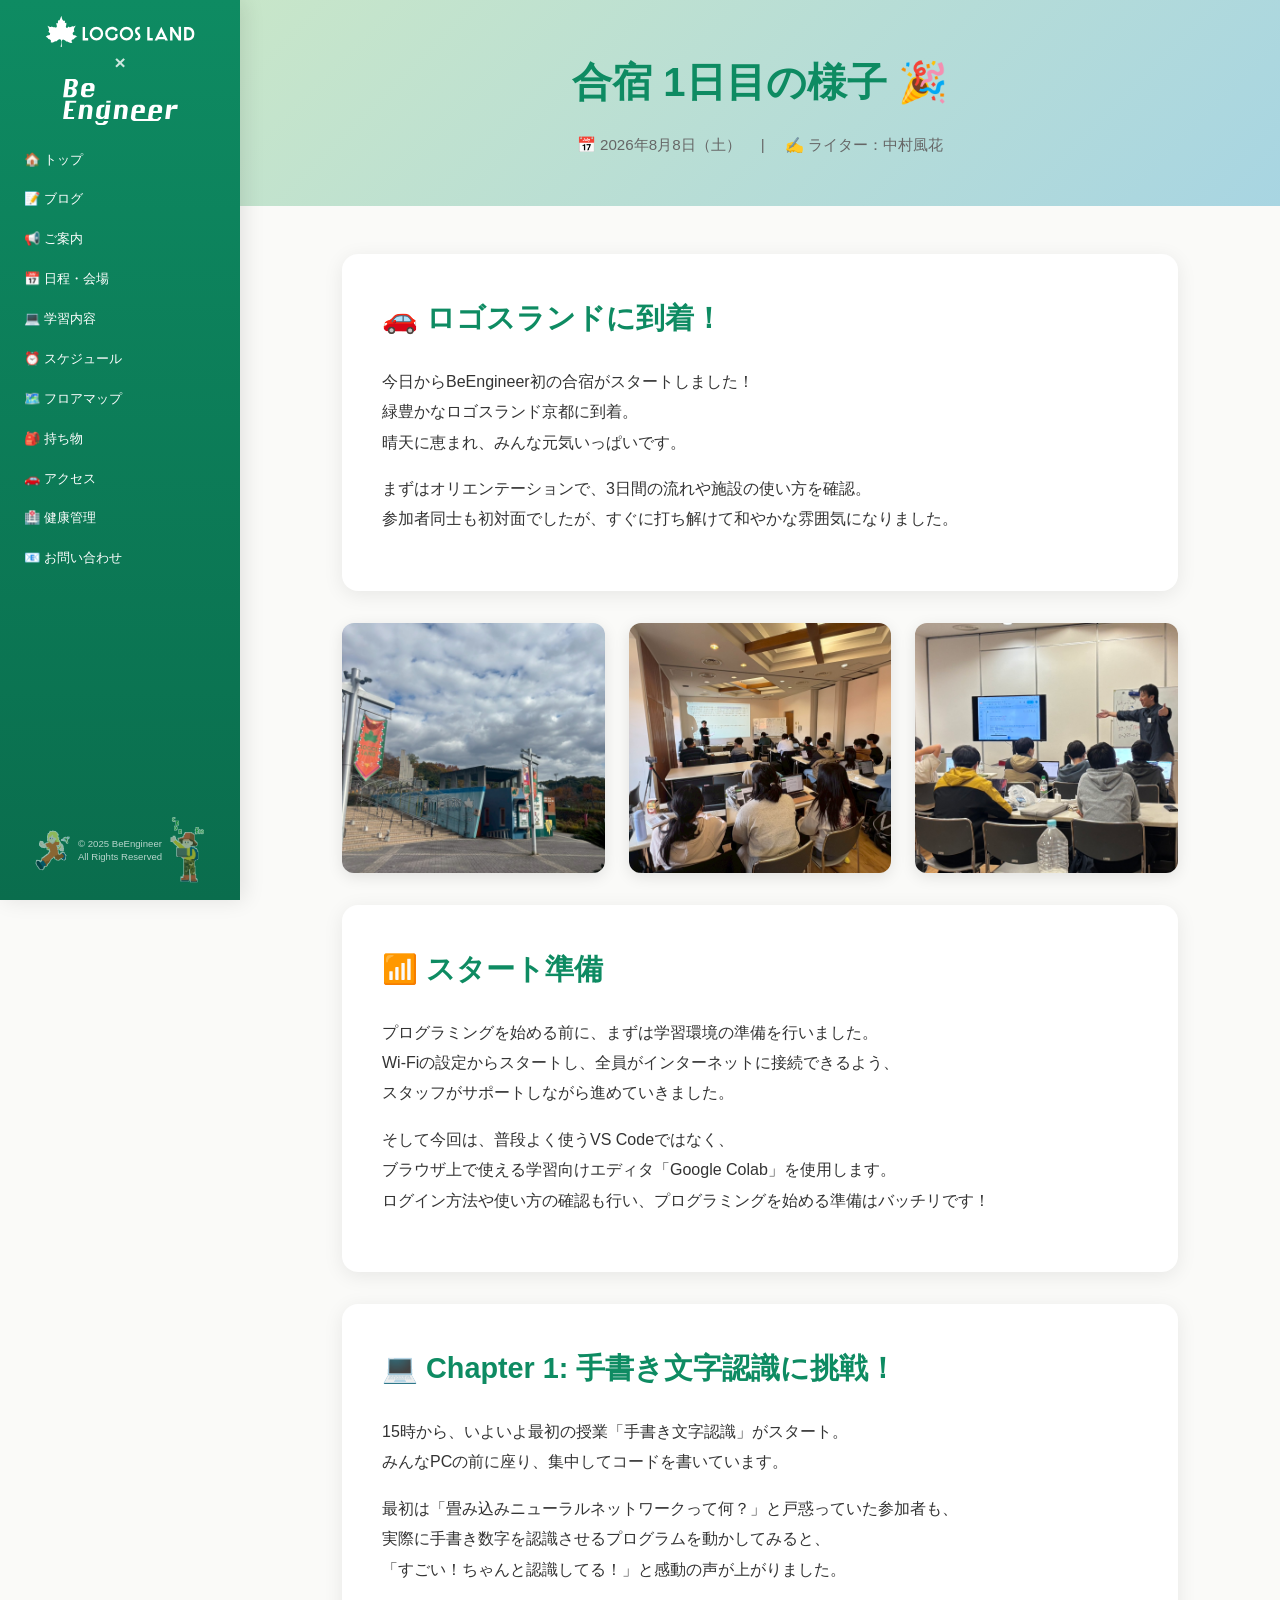
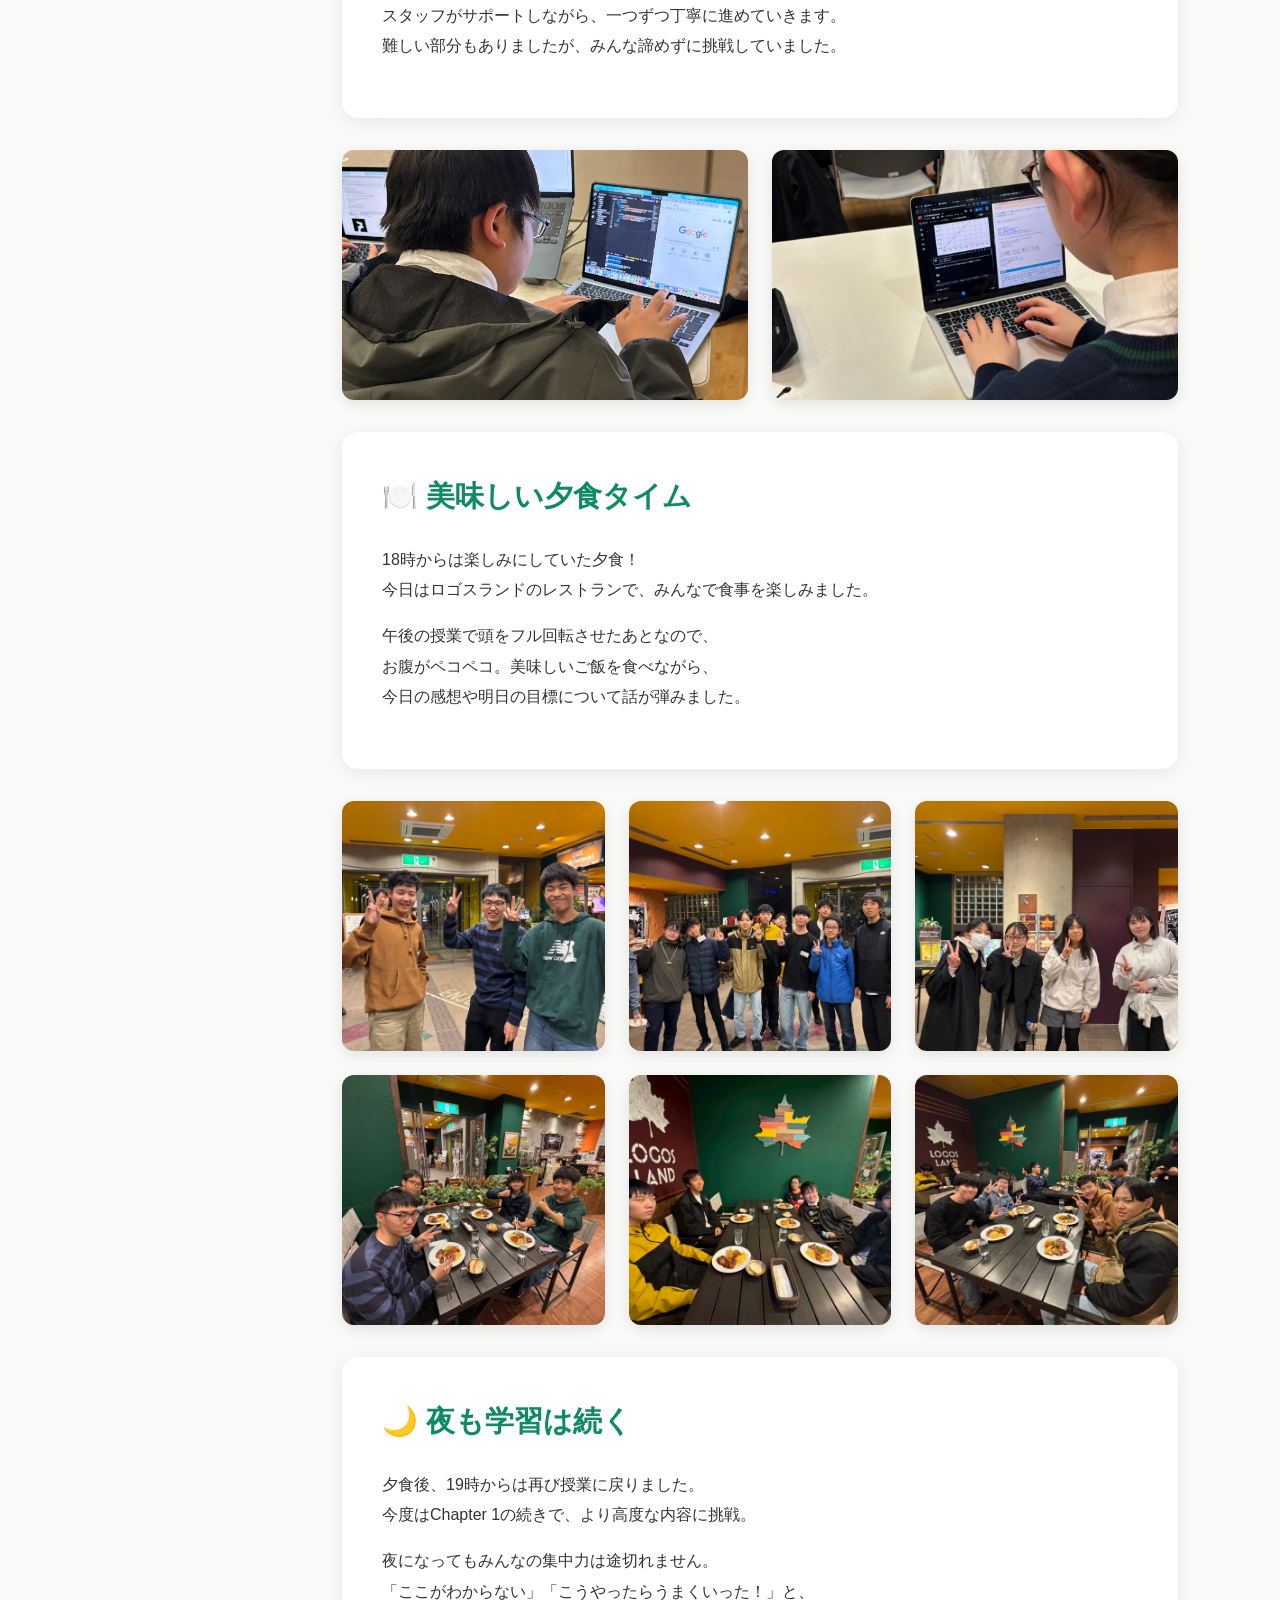
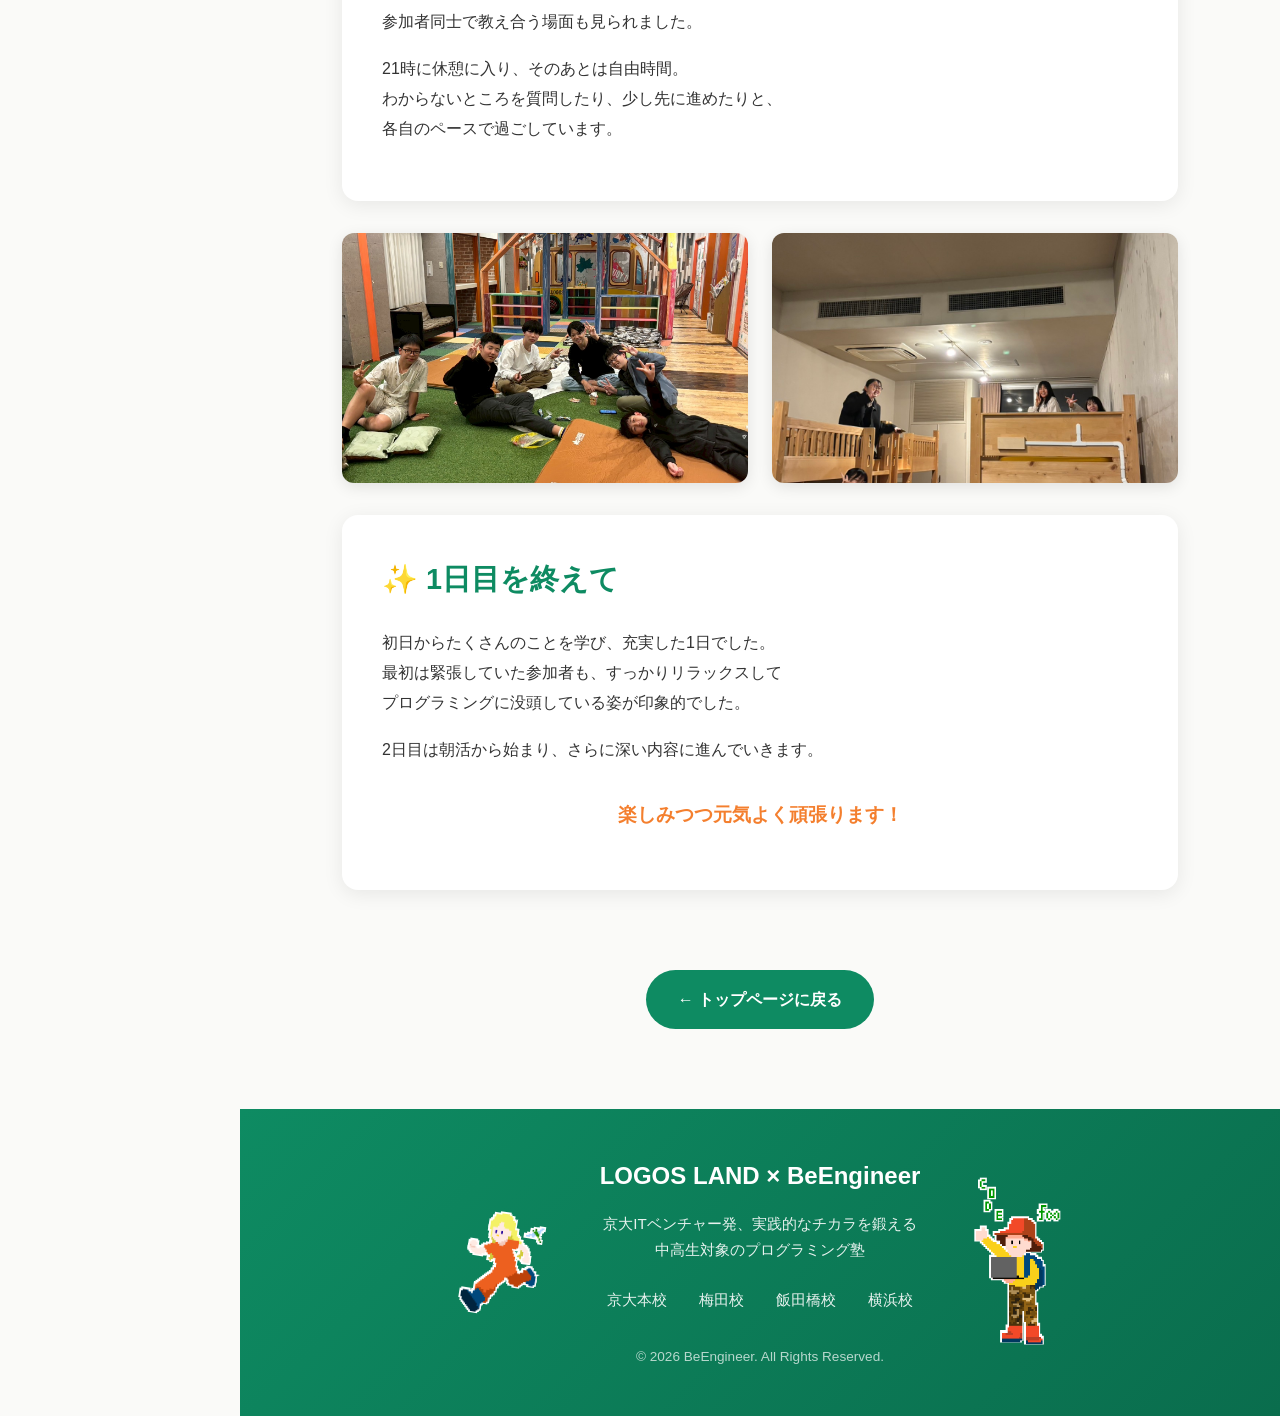
==== commit a2b64c96: "fix: 2026年度版へコンテンツ更新" ====
--- a/blog/day1.html
+++ b/blog/day1.html
@@ -67,7 +67,7 @@
     <header class="blog-header">
       <h1 class="blog-title">合宿 1日目の様子 🎉</h1>
       <div class="blog-meta">
-        <span>📅 2025年11月22日（土）</span>
+        <span>📅 2026年8月8日（土）</span>
         <span class="meta-separator">|</span>
         <span>✍️ ライター：中村風花</span>
       </div>
@@ -287,7 +287,7 @@
             <span>横浜校</span>
           </div>
           <div class="footer-copyright">
-            © 2025 BeEngineer. All Rights Reserved.
+            © 2026 BeEngineer. All Rights Reserved.
           </div>
         </div>
         
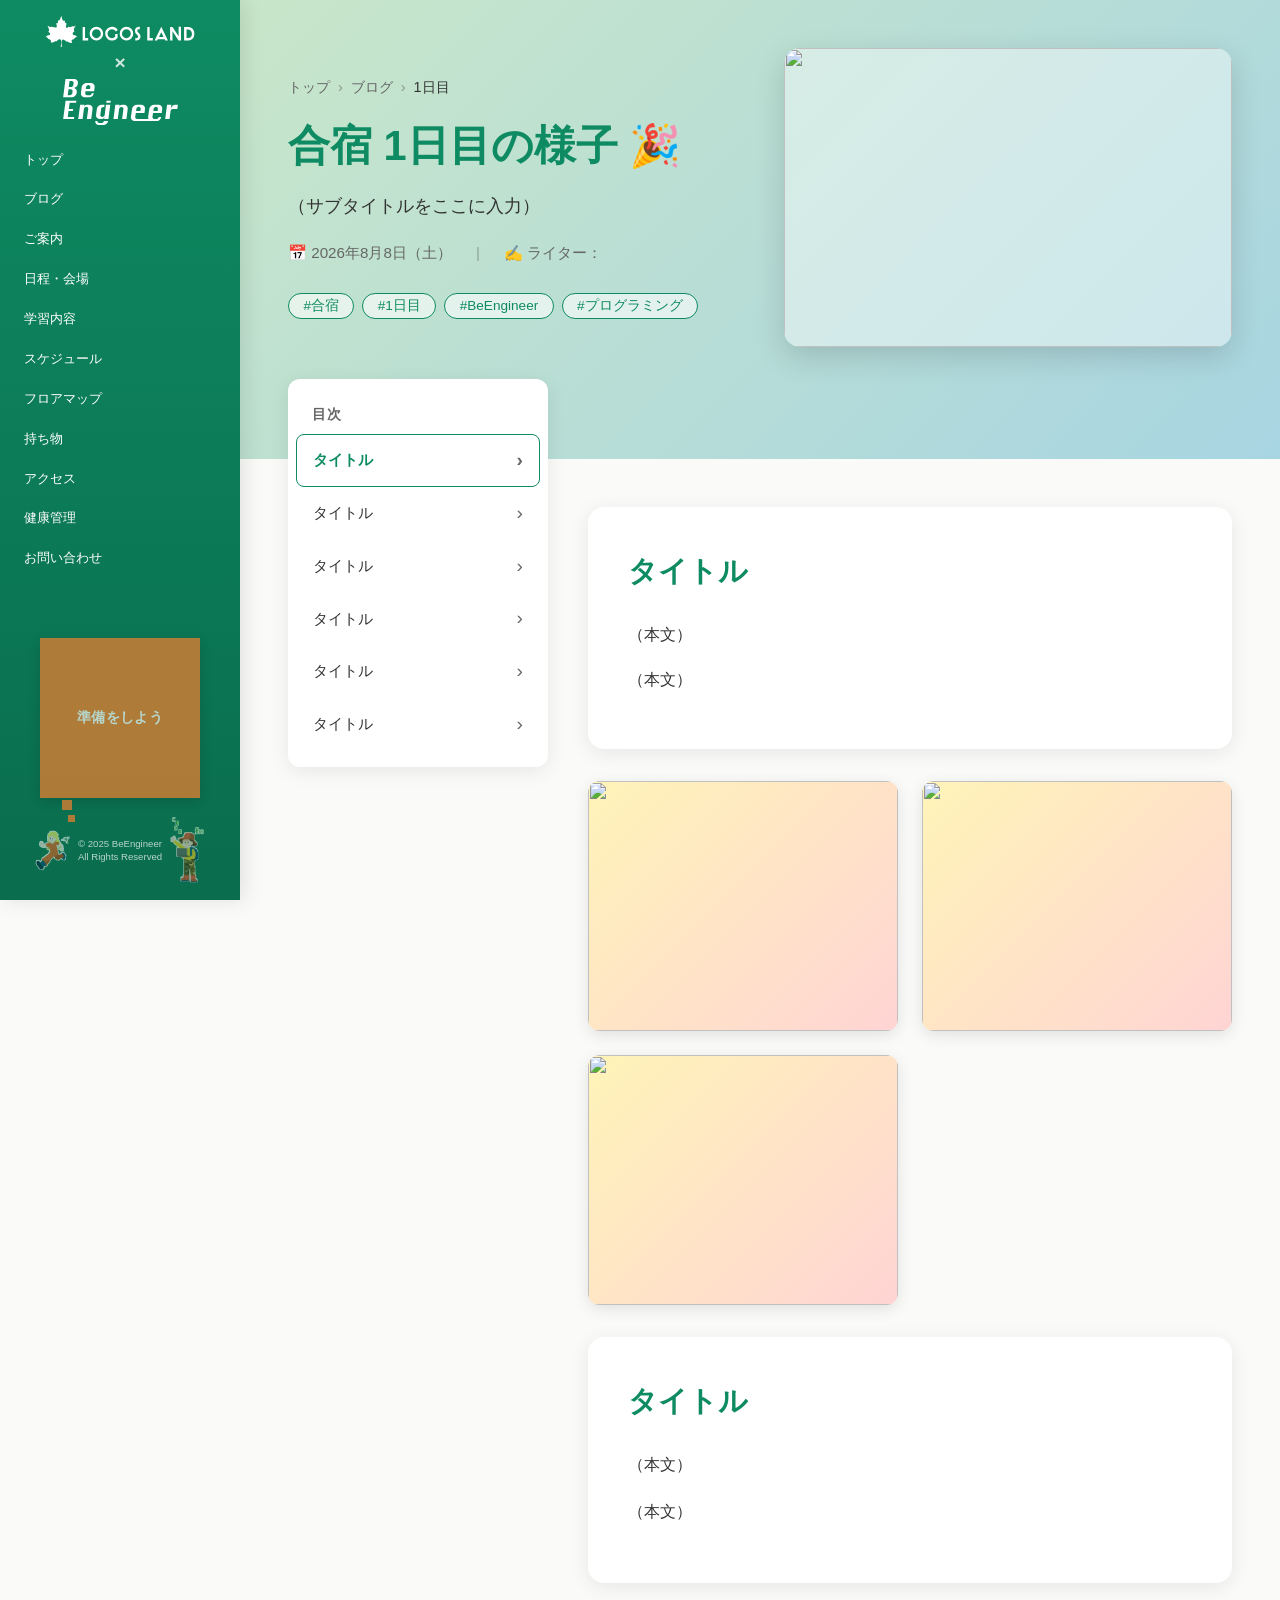
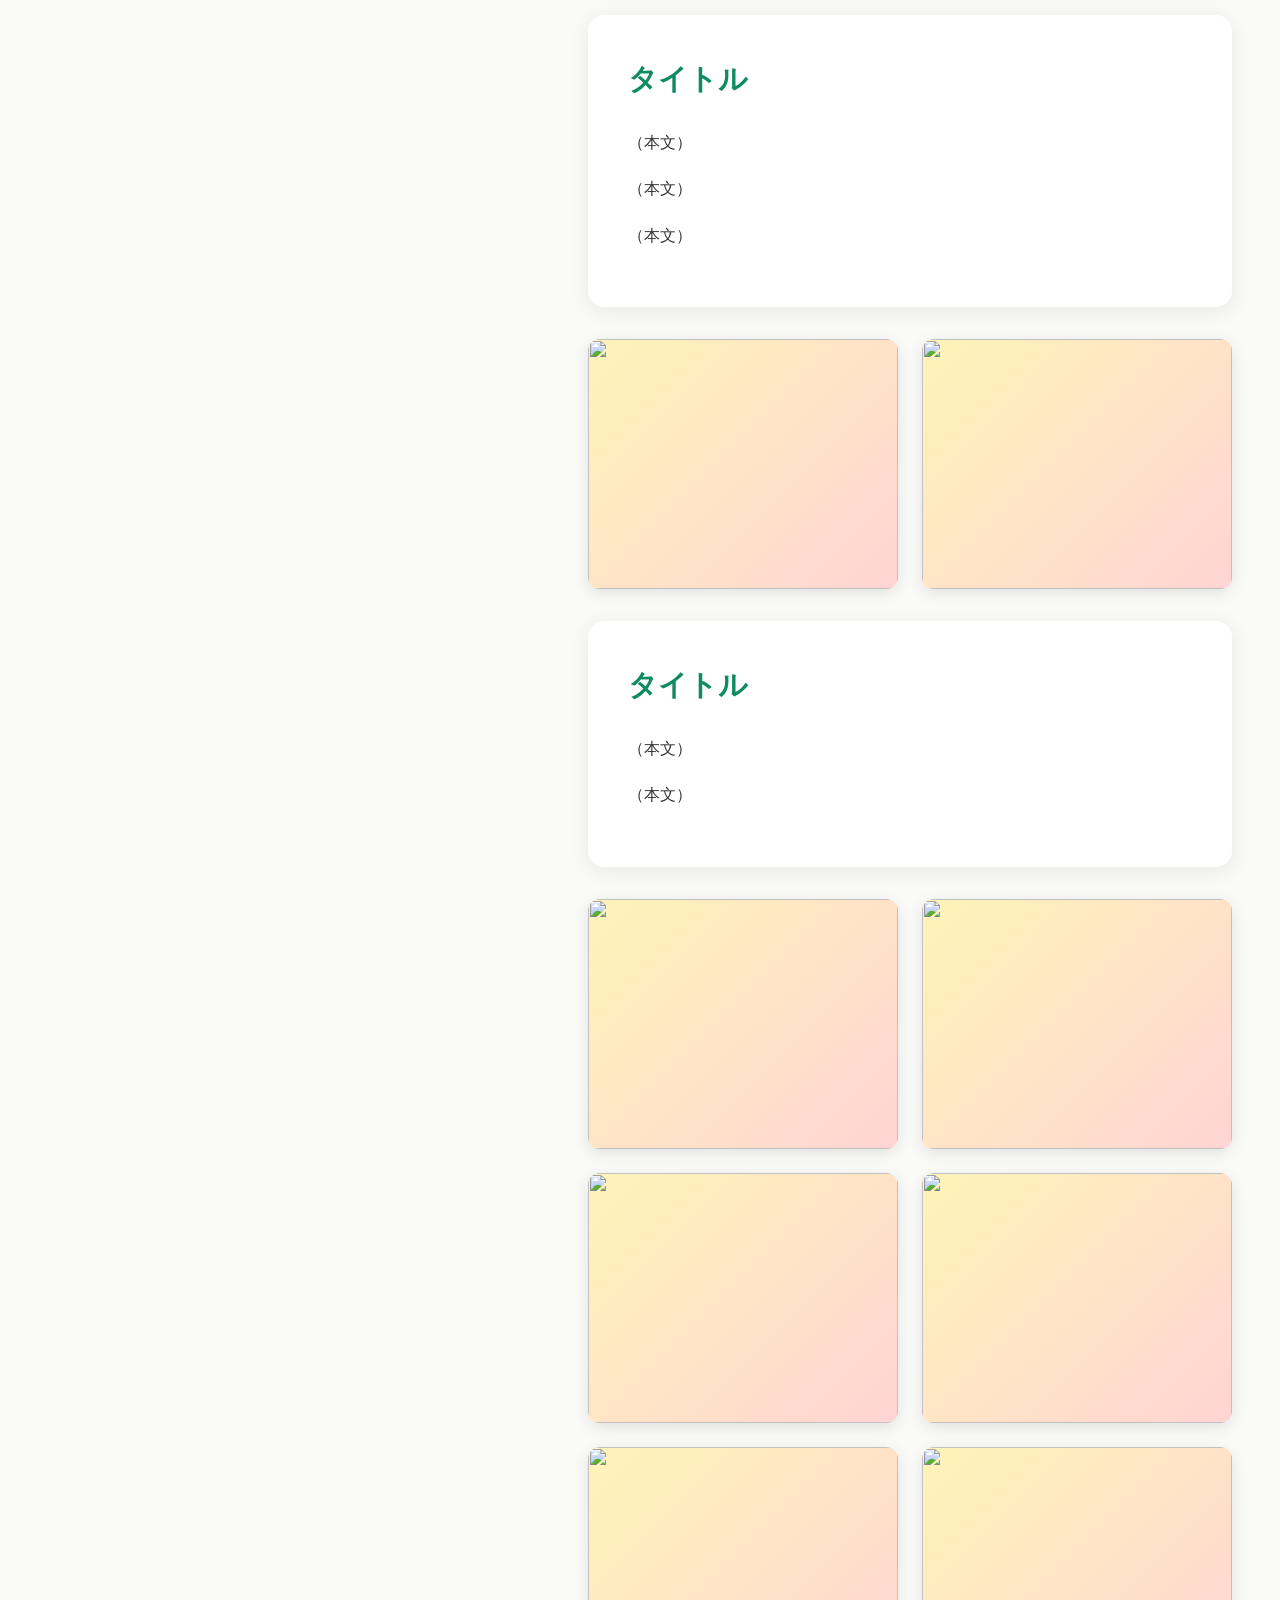
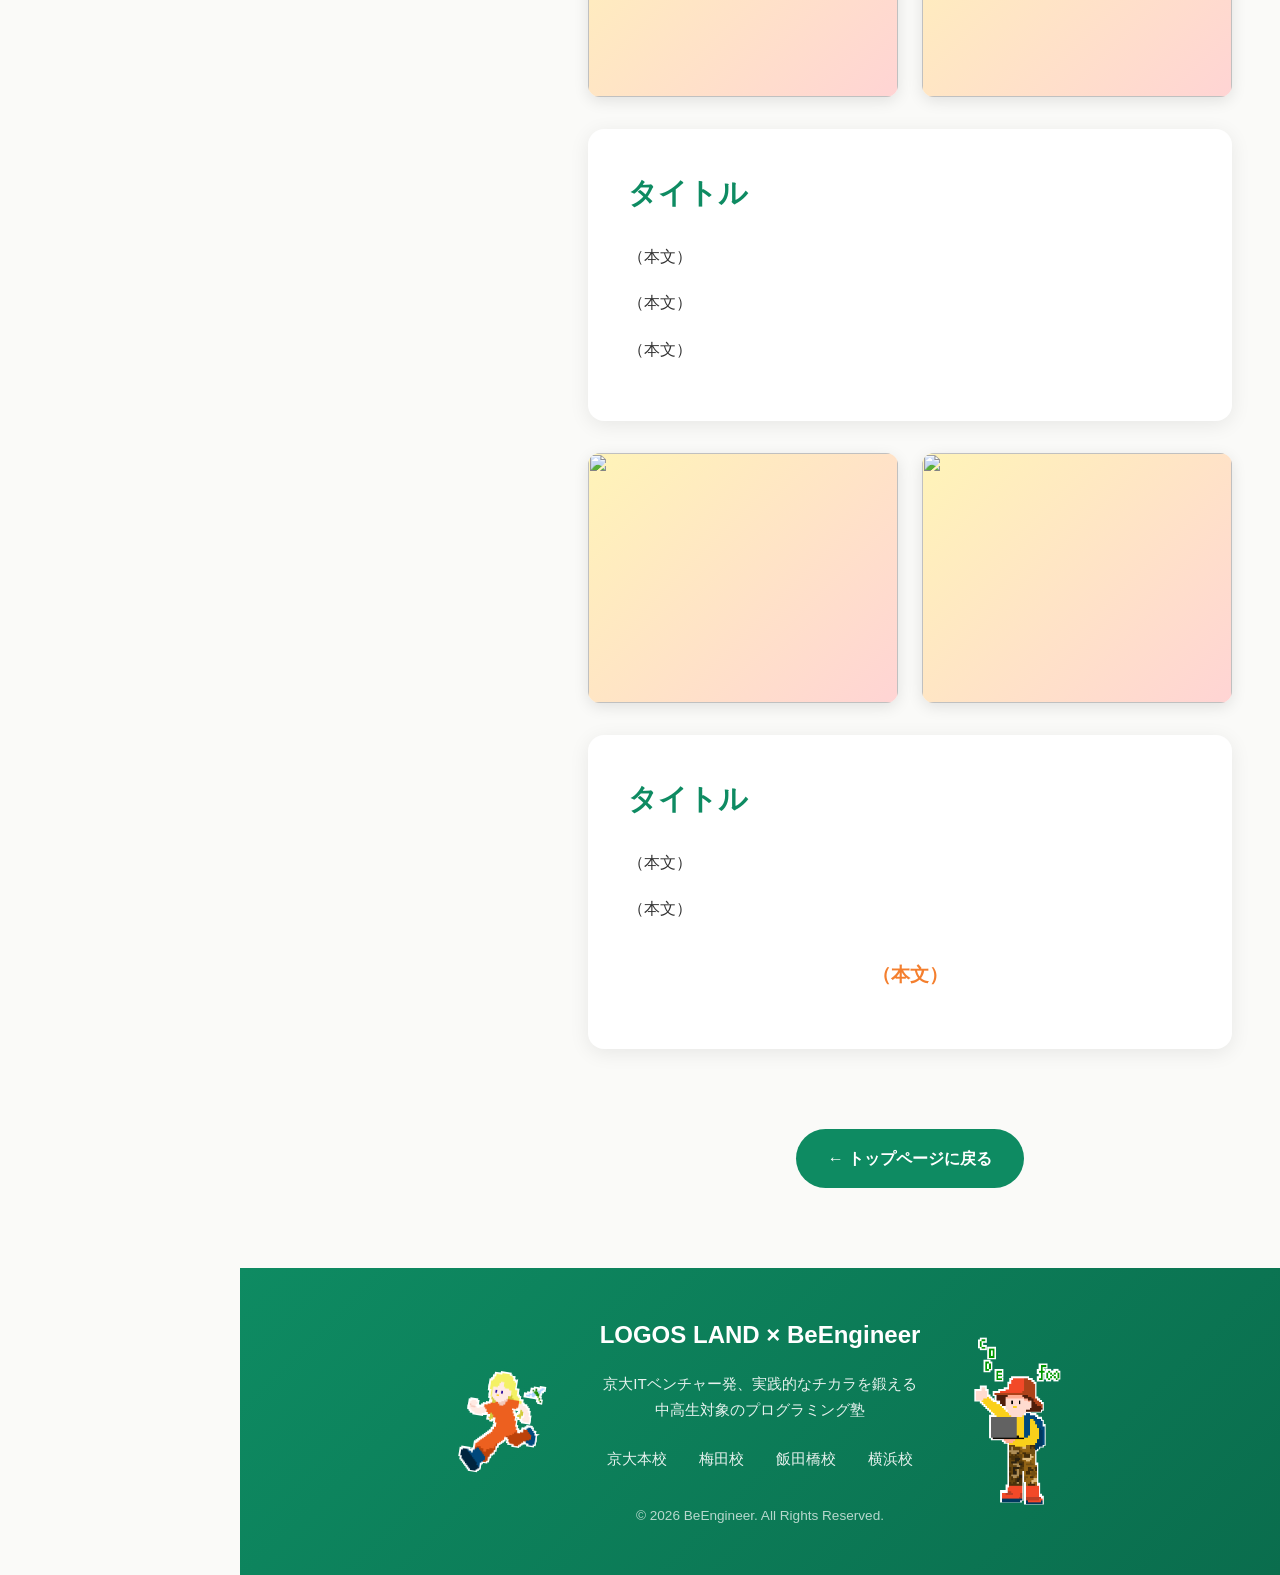
==== commit 1a3f33a5: "- [x] 表デザイン - [x] ご案内のブログ表示設定 - [x] サイドバーの吹き出しコメント（文言ランダム表示） - [x] ブログ 修正しました。" ====
--- a/blog/day1.html
+++ b/blog/day1.html
@@ -26,24 +26,24 @@
     
     <nav class="sidebar-nav">
       <ul>
-        <li><a href="../index.html">🏠 トップ</a></li>
+        <li><a href="../index.html">トップ</a></li>
         <li class="has-submenu">
-          <a href="#blog">📝 ブログ</a>
+          <a href="#blog">ブログ</a>
           <ul class="submenu">
             <li><a href="day1.html">1日目</a></li>
             <li><a href="day2.html">2日目</a></li>
             <li><a href="day3.html">3日目</a></li>
           </ul>
         </li>
-        <li><a href="../index.html#guide">📢 ご案内</a></li>
-        <li><a href="../index.html#overview">📅 日程・会場</a></li>
-        <li><a href="../index.html#program">💻 学習内容</a></li>
-        <li><a href="../index.html#schedule">⏰ スケジュール</a></li>
-        <li><a href="../index.html#floormap">🗺️ フロアマップ</a></li>
-        <li><a href="../index.html#items">🎒 持ち物</a></li>
-        <li><a href="../index.html#access">🚗 アクセス</a></li>
-        <li><a href="../index.html#health">🏥 健康管理</a></li>
-        <li><a href="../index.html#contact">📧 お問い合わせ</a></li>
+        <li><a href="../index.html#guide">ご案内</a></li>
+        <li><a href="../index.html#overview">日程・会場</a></li>
+        <li><a href="../index.html#program">学習内容</a></li>
+        <li><a href="../index.html#schedule">スケジュール</a></li>
+        <li><a href="../index.html#floormap">フロアマップ</a></li>
+        <li><a href="../index.html#items">持ち物</a></li>
+        <li><a href="../index.html#access">アクセス</a></li>
+        <li><a href="../index.html#health">健康管理</a></li>
+        <li><a href="../index.html#contact">お問い合わせ</a></li>
       </ul>
     </nav>
     
@@ -63,30 +63,62 @@
   <!-- メインコンテンツ -->
   <main class="main-content">
     
-    <!-- ブログヘッダー -->
-    <header class="blog-header">
-      <h1 class="blog-title">合宿 1日目の様子 🎉</h1>
-      <div class="blog-meta">
-        <span>📅 2026年8月8日（土）</span>
-        <span class="meta-separator">|</span>
-        <span>✍️ ライター：中村風花</span>
+    <!-- ブログヒーロー -->
+    <header class="blog-hero">
+      <div class="blog-hero-inner">
+        <div class="blog-hero-left">
+          <nav class="blog-breadcrumb" aria-label="breadcrumb">
+            <a href="../index.html">トップ</a>
+            <span class="sep">›</span>
+            <a href="../index.html#blog">ブログ</a>
+            <span class="sep">›</span>
+            <span class="current">1日目</span>
+          </nav>
+          <h1 class="blog-hero-title">合宿 1日目の様子 🎉</h1>
+          <p class="blog-hero-subtitle">（サブタイトルをここに入力）</p>
+          <div class="blog-hero-meta">
+            <span>📅 2026年8月8日（土）</span>
+            <span class="meta-separator">|</span>
+            <span>✍️ ライター：</span>
+          </div>
+          <div class="blog-hero-tags">
+            <span class="blog-tag">#合宿</span>
+            <span class="blog-tag">#1日目</span>
+            <span class="blog-tag">#BeEngineer</span>
+            <span class="blog-tag">#プログラミング</span>
+          </div>
+        </div>
+        <div class="blog-hero-right">
+          <div class="blog-hero-image">
+            <img src="" alt="">
+          </div>
+        </div>
       </div>
     </header>
 
-    <!-- ブログコンテンツ -->
-    <article class="blog-content">
+    <!-- 目次 + 本文 -->
+    <div class="blog-layout">
+
+      <!-- 目次（sticky） -->
+      <aside class="blog-toc" id="blogToc" aria-label="目次">
+        <div class="blog-toc-title">目次</div>
+        <nav>
+          <ul></ul>
+        </nav>
+      </aside>
+
+      <!-- ブログコンテンツ -->
+      <article class="blog-content">
       
       <!-- セクション1: 導入 -->
       <section class="blog-section">
-        <h2>🚗 ロゴスランドに到着！</h2>
-        <p>
-          今日からBeEngineer初の合宿がスタートしました！<br>
-          緑豊かなロゴスランド京都に到着。<br>
-          晴天に恵まれ、みんな元気いっぱいです。
-        </p>
-        <p>
-          まずはオリエンテーションで、3日間の流れや施設の使い方を確認。<br>
-          参加者同士も初対面でしたが、すぐに打ち解けて和やかな雰囲気になりました。
+        <h2>タイトル</h2>
+        <p>
+          （本文）
+        </p>
+          （本文）
+        <p>
+          
         </p>
       </section>
 
@@ -94,53 +126,45 @@
       <div class="blog-images">
         <div class="blog-image">
           <div class="blog-image-placeholder">
-            <img src="images1/beencamp2025_day1 (4).jpg" alt="">
-          </div>
-        </div>
-        <div class="blog-image">
-          <div class="blog-image-placeholder">
-            <img src="images1/beencamp2025_day1.jpg" alt="">
-
-          </div>
-        </div>
-        <div class="blog-image">
-          <div class="blog-image-placeholder">
-            <img src="images1/beencamp2025_day1 (1).jpg" alt="">
+            <img src="" alt="">
+          </div>
+        </div>
+        <div class="blog-image">
+          <div class="blog-image-placeholder">
+            <img src="" alt="">
+
+          </div>
+        </div>
+        <div class="blog-image">
+          <div class="blog-image-placeholder">
+            <img src="" alt="">
           </div>
         </div>
       </div>
 
       <!-- セクション2: 準備 -->
       <section class="blog-section">
-        <h2>📶 スタート準備</h2>
-        <p>
-          プログラミングを始める前に、まずは学習環境の準備を行いました。<br>
-          Wi-Fiの設定からスタートし、全員がインターネットに接続できるよう、<br>
-          スタッフがサポートしながら進めていきました。
-        </p>
-
-        <p>
-          そして今回は、普段よく使うVS Codeではなく、<br>
-          ブラウザ上で使える学習向けエディタ「Google Colab」を使用します。<br>
-          ログイン方法や使い方の確認も行い、プログラミングを始める準備はバッチリです！
+        <h2>タイトル</h2>
+        <p>
+          （本文）
+        </p>
+
+        <p>
+          （本文）
         </p>
       </section>
 
       <!-- セクション3: 学習内容 -->
       <section class="blog-section">
-        <h2>💻 Chapter 1: 手書き文字認識に挑戦！</h2>
-        <p>
-          15時から、いよいよ最初の授業「手書き文字認識」がスタート。<br>
-          みんなPCの前に座り、集中してコードを書いています。
-        </p>
-        <p>
-          最初は「畳み込みニューラルネットワークって何？」と戸惑っていた参加者も、<br>
-          実際に手書き数字を認識させるプログラムを動かしてみると、<br>
-          「すごい！ちゃんと認識してる！」と感動の声が上がりました。
-        </p>
-        <p>
-          スタッフがサポートしながら、一つずつ丁寧に進めていきます。<br>
-          難しい部分もありましたが、みんな諦めずに挑戦していました。
+        <h2>タイトル</h2>
+        <p>
+          （本文）
+        </p>
+        <p>
+          （本文）
+        </p>
+        <p>
+          （本文）
         </p>
       </section>
 
@@ -148,27 +172,24 @@
       <div class="blog-images">
         <div class="blog-image">
           <div class="blog-image-placeholder">
-            <img src="images1/beencamp2025_day1 (9).jpg" alt="">
-          </div>
-        </div>
-        <div class="blog-image">
-          <div class="blog-image-placeholder">
-            <img src="images1/beencamp2025_day1 (19).jpg" alt="">
+            <img src="" alt="">
+          </div>
+        </div>
+        <div class="blog-image">
+          <div class="blog-image-placeholder">
+            <img src="" alt="">
           </div>
         </div>
       </div>
 
       <!-- セクション4: 夕食 -->
       <section class="blog-section">
-        <h2>🍽️ 美味しい夕食タイム</h2>
-        <p>
-          18時からは楽しみにしていた夕食！<br>
-          今日はロゴスランドのレストランで、みんなで食事を楽しみました。
-        </p>
-        <p>
-          午後の授業で頭をフル回転させたあとなので、<br>
-          お腹がペコペコ。美味しいご飯を食べながら、<br>
-          今日の感想や明日の目標について話が弾みました。
+        <h2>タイトル</h2>
+        <p>
+          （本文）
+        </p>
+        <p>
+          （本文）
         </p>
       </section>
 
@@ -176,81 +197,74 @@
       <div class="blog-images">
         <div class="blog-image">
           <div class="blog-image-placeholder">
-            <img src="images1/beencamp2025_day1 (18).jpg" alt="">
-          </div>
-        </div>
-        <div class="blog-image">
-          <div class="blog-image-placeholder">
-            <img src="images1/beencamp2025_day1 (17).jpg" alt="">
-          </div>
-        </div>
-        <div class="blog-image">
-          <div class="blog-image-placeholder">
-            <img src="images1/beencamp2025_day1 (24).jpg" alt="">
-          </div>
-        </div>
-        <div class="blog-image">
-          <div class="blog-image-placeholder">
-            <img src="images1/beencamp2025_day1 (15).jpg" alt="">
-          </div>
-        </div>
-        <div class="blog-image">
-          <div class="blog-image-placeholder">
-            <img src="images1/beencamp2025_day1 (5).jpg" alt="">
-          </div>
-        </div>
-        <div class="blog-image">
-          <div class="blog-image-placeholder">
-            <img src="images1/beencamp2025_day1 (16).jpg" alt="">
+            <img src="" alt="">
+          </div>
+        </div>
+        <div class="blog-image">
+          <div class="blog-image-placeholder">
+            <img src="" alt="">
+          </div>
+        </div>
+        <div class="blog-image">
+          <div class="blog-image-placeholder">
+            <img src="" alt="">
+          </div>
+        </div>
+        <div class="blog-image">
+          <div class="blog-image-placeholder">
+            <img src="" alt="">
+          </div>
+        </div>
+        <div class="blog-image">
+          <div class="blog-image-placeholder">
+            <img src="" alt="">
+          </div>
+        </div>
+        <div class="blog-image">
+          <div class="blog-image-placeholder">
+            <img src="" alt="">
           </div>
         </div>
       </div>
 
       <!-- セクション5: 夜の学習 -->
       <section class="blog-section">
-        <h2>🌙 夜も学習は続く</h2>
-        <p>
-          夕食後、19時からは再び授業に戻りました。<br>
-          今度はChapter 1の続きで、より高度な内容に挑戦。
-        </p>
-        <p>
-          夜になってもみんなの集中力は途切れません。<br>
-          「ここがわからない」「こうやったらうまくいった！」と、<br>
-          参加者同士で教え合う場面も見られました。
-        </p>
-        <p>
-          21時に休憩に入り、そのあとは自由時間。<br>
-          わからないところを質問したり、少し先に進めたりと、<br>
-          各自のペースで過ごしています。
+        <h2>タイトル</h2>
+        <p>
+          （本文）
+        </p>
+        <p>
+          （本文）
+        </p>
+        <p>
+          （本文）
         </p>
       </section>
 
       <div class="blog-images">
         <div class="blog-image">
           <div class="blog-image-placeholder">
-            <img src="images1/beencamp2025_day1 (3).jpg" alt="">
-          </div>
-        </div>
-        <div class="blog-image">
-          <div class="blog-image-placeholder">
-            <img src="images1/beencamp2025_day1 (12).jpg" alt="">
+            <img src="" alt="">
+          </div>
+        </div>
+        <div class="blog-image">
+          <div class="blog-image-placeholder">
+            <img src="" alt="">
           </div>
         </div>
       </div>
 
       <!-- セクション6: まとめ -->
       <section class="blog-section">
-        <h2>✨ 1日目を終えて</h2>
-        <p>
-          初日からたくさんのことを学び、充実した1日でした。<br>
-          最初は緊張していた参加者も、すっかりリラックスして<br>
-          プログラミングに没頭している姿が印象的でした。
-        </p>
-        <p>
-          2日目は朝活から始まり、さらに深い内容に進んでいきます。<br>
+        <h2>タイトル</h2>
+        <p>
+          （本文）
+        </p>
+        <p>
+          （本文）
         </p>
         <p class="blog-closing">
-          楽しみつつ元気よく頑張ります！
+          （本文）
         </p>
       </section>
 
@@ -259,7 +273,9 @@
         <a href="../index.html" class="back-to-home">← トップページに戻る</a>
       </div>
 
-    </article>
+      </article>
+
+    </div>
 
     <!-- フッター -->
     <footer class="footer">
--- a/styles.css
+++ b/styles.css
@@ -234,6 +234,7 @@
   align-items: center;
   justify-content: center;
   gap: 0.5rem;
+  position: relative; /* 吹き出しの位置基準 */
 }
 
 .sidebar-footer-text {
@@ -244,6 +245,94 @@
   width: 35px;
   height: auto;
   opacity: 0.8;
+}
+
+/* キャラクターのラッパー（JSで生成）。
+   吹き出しは .sidebar-footer を基準に位置決めするため、
+   このラッパーには position:relative を付けない。 */
+.sidebar-char-wrap {
+  display: inline-flex;
+  align-items: flex-end;
+  cursor: pointer;
+}
+
+/* 吹き出し：正方形（サイドバー幅に収まるサイズ）。
+   ドット絵風：角丸なし。中央配置し、しっぽは下方向の左 or 右に配置（ランダム）。 */
+.sidebar-char-bubble {
+  position: absolute;
+  bottom: calc(100% + 14px); /* しっぽ＋隙間ぶん上に */
+  left: 50%;
+  transform: translateX(-50%);
+  width: clamp(120px, 75%, 160px);
+  aspect-ratio: 1 / 1;
+  display: flex;
+  align-items: center;
+  justify-content: center;
+  background-color: var(--color-secondary);
+  color: #fff;
+  padding: 0.6rem;
+  border-radius: 0;
+  font-size: 0.9rem;
+  line-height: 1.35;
+  font-weight: 700;
+  letter-spacing: 0.02em;
+  text-align: center;
+  white-space: normal;
+  box-shadow: 0 4px 12px rgba(0, 0, 0, 0.2);
+  opacity: 1;
+  pointer-events: none;
+  z-index: 1;
+  animation: bubblePop 0.4s ease-out;
+}
+
+/* デフォルト（左向き）：しっぽは吹き出しの左下方向に出る */
+.sidebar-char-bubble::after {
+  content: '';
+  position: absolute;
+  left: 14%;
+  bottom: -12px;
+  width: 10px;
+  height: 10px;
+  background-color: var(--color-secondary);
+}
+
+.sidebar-char-bubble::before {
+  content: '';
+  position: absolute;
+  left: calc(14% + 6px);
+  bottom: -24px;
+  width: 7px;
+  height: 7px;
+  background-color: var(--color-secondary);
+}
+
+/* 右向き（ランダムで付与）：しっぽは吹き出しの右下方向に出る */
+.sidebar-char-bubble--right::after {
+  left: auto;
+  right: 14%;
+}
+
+.sidebar-char-bubble--right::before {
+  left: auto;
+  right: calc(14% + 6px);
+}
+
+/* SP版：サイドバーの文言と被るため吹き出しを非表示 */
+@media (max-width: 768px) {
+  .sidebar-char-bubble {
+    display: none;
+  }
+}
+
+@keyframes bubblePop {
+  0% {
+    opacity: 0;
+    transform: translateX(-50%) translateY(4px) scale(0.92);
+  }
+  100% {
+    opacity: 1;
+    transform: translateX(-50%) translateY(0) scale(1);
+  }
 }
 
 /* ============================================
@@ -814,6 +903,48 @@
 
 .blog-link-btn:active {
   transform: translateY(0);
+}
+
+/* 開放前のボタン：見た目をロック状態に */
+.blog-link-btn.is-locked {
+  background-color: #B0B0B0;
+  box-shadow: 0 4px 12px rgba(0, 0, 0, 0.12);
+  cursor: not-allowed;
+  position: relative;
+}
+
+.blog-link-btn.is-locked:hover {
+  background-color: #B0B0B0;
+  transform: none;
+  box-shadow: 0 4px 12px rgba(0, 0, 0, 0.12);
+}
+
+/* 「準備中」トースト */
+.blog-toast {
+  position: fixed;
+  bottom: 2rem;
+  left: 50%;
+  transform: translateX(-50%) translateY(20px);
+  background-color: rgba(40, 40, 40, 0.95);
+  color: #fff;
+  padding: 0.9rem 1.4rem;
+  border-radius: 8px;
+  font-size: 0.95rem;
+  font-weight: 500;
+  box-shadow: 0 8px 24px rgba(0, 0, 0, 0.25);
+  opacity: 0;
+  visibility: hidden;
+  pointer-events: none;
+  z-index: 3000;
+  transition: opacity 0.25s ease, transform 0.25s ease, visibility 0.25s ease;
+  max-width: calc(100% - 2rem);
+  text-align: center;
+}
+
+.blog-toast.show {
+  opacity: 1;
+  visibility: visible;
+  transform: translateX(-50%) translateY(0);
 }
 
 .blog-update-notice {
@@ -1026,6 +1157,11 @@
   display: none;
 }
 
+/* PC版では SP 用カードビューを非表示 */
+.schedule-mobile-container {
+  display: none;
+}
+
 .schedule-table {
   width: 100%;
   border-collapse: separate;
@@ -1768,31 +1904,334 @@
    ブログ（daily-template用）
    ============================================ */
 
-.blog-header {
-  text-align: center;
-  padding: 3rem 2rem;
+/* ヒーロー（画像右配置 + タイトル/タグ左配置） */
+.blog-hero {
   background: linear-gradient(135deg, var(--color-pastel-green) 0%, var(--color-pastel-blue) 100%);
-}
-
-.blog-title {
-  font-size: 2.5rem;
+  padding: 3rem 3rem 7rem;
+  position: relative;
+}
+
+.blog-hero-inner {
+  max-width: 1400px;
+  margin: 0 auto;
+  display: grid;
+  grid-template-columns: 1fr 1fr;
+  gap: 3rem;
+  align-items: center;
+}
+
+.blog-hero-left {
+  display: flex;
+  flex-direction: column;
+  gap: 1.2rem;
+}
+
+.blog-breadcrumb {
+  font-size: 0.9rem;
+  color: var(--color-text-light);
+  display: flex;
+  flex-wrap: wrap;
+  gap: 0.5rem;
+  align-items: center;
+}
+
+.blog-breadcrumb a {
+  color: var(--color-text-light);
+}
+
+.blog-breadcrumb a:hover {
   color: var(--color-primary);
-  margin-bottom: 1rem;
-}
-
-.blog-meta {
+  text-decoration: underline;
+}
+
+.blog-breadcrumb .sep {
+  opacity: 0.6;
+}
+
+.blog-breadcrumb .current {
+  color: var(--color-text);
+  font-weight: 500;
+}
+
+.blog-hero-title {
+  font-size: 2.6rem;
+  color: var(--color-primary);
+  line-height: 1.3;
+  margin: 0;
+}
+
+.blog-hero-subtitle {
+  font-size: 1.1rem;
+  color: var(--color-text);
+  font-weight: 500;
+  line-height: 1.6;
+}
+
+.blog-hero-meta {
   color: var(--color-text-light);
   font-size: 0.95rem;
+  display: flex;
+  flex-wrap: wrap;
+  gap: 0.5rem 1rem;
 }
 
 .meta-separator {
-  margin: 0 1rem;
+  margin: 0 0.5rem;
+  opacity: 0.5;
+}
+
+.blog-hero-tags {
+  display: flex;
+  flex-wrap: wrap;
+  gap: 0.5rem;
+  margin-top: 0.5rem;
+}
+
+.blog-tag {
+  display: inline-block;
+  padding: 0.35rem 0.9rem;
+  border: 1px solid var(--color-primary);
+  border-radius: 999px;
+  font-size: 0.85rem;
+  color: var(--color-primary);
+  background-color: rgba(255, 255, 255, 0.6);
+  line-height: 1;
+}
+
+.blog-hero-right {
+  width: 100%;
+}
+
+.blog-hero-image {
+  width: 100%;
+  border-radius: 16px;
+  overflow: hidden;
+  box-shadow: 0 10px 30px rgba(0, 0, 0, 0.15);
+  aspect-ratio: 3 / 2;
+  background-color: rgba(255, 255, 255, 0.4);
+}
+
+.blog-hero-image img {
+  width: 100%;
+  height: 100%;
+  object-fit: cover;
+  display: block;
+}
+
+/* 2カラムレイアウト：目次 + 本文 */
+.blog-layout {
+  max-width: 1400px;
+  margin: 0 auto;
+  padding: 0 3rem;
+  display: grid;
+  grid-template-columns: 260px 1fr;
+  gap: 2.5rem;
+  align-items: start;
+}
+
+/* 目次（sticky） */
+.blog-toc {
+  position: sticky;
+  top: 2rem;
+  margin-top: -5rem; /* ヒーロー下にオーバーラップ */
+  background-color: var(--color-white);
+  border-radius: 12px;
+  padding: 1rem 0.5rem;
+  box-shadow: var(--shadow-soft);
+  max-height: calc(100vh - 4rem);
+  overflow-y: auto;
+  z-index: 10;
+}
+
+.blog-toc-title {
+  font-size: 0.85rem;
+  color: var(--color-text-light);
+  font-weight: 600;
+  padding: 0.5rem 1rem;
+  letter-spacing: 0.05em;
+}
+
+.blog-toc ul {
+  list-style: none;
+  margin: 0;
+  padding: 0;
+}
+
+.blog-toc li {
+  margin: 0;
+}
+
+.blog-toc a {
+  display: flex;
+  align-items: center;
+  justify-content: space-between;
+  gap: 0.5rem;
+  padding: 0.75rem 1rem;
+  color: var(--color-text);
+  font-size: 0.92rem;
+  line-height: 1.4;
+  border-radius: 8px;
+  border: 1px solid transparent;
+  transition: background-color 0.2s ease, border-color 0.2s ease, color 0.2s ease;
+}
+
+.blog-toc a::after {
+  content: '›';
+  color: var(--color-text-light);
+  font-size: 1.2rem;
+  flex-shrink: 0;
+}
+
+.blog-toc a:hover {
+  background-color: var(--color-bg);
+  color: var(--color-primary);
+}
+
+.blog-toc a.active {
+  border-color: var(--color-primary);
+  color: var(--color-primary);
+  background-color: var(--color-white);
+  font-weight: 600;
 }
 
 .blog-content {
-  max-width: 900px;
-  margin: 3rem auto;
-  padding: 0 2rem;
+  margin: 0;
+  padding: 3rem 0;
+  min-width: 0;
+}
+
+/* ============================================
+   ブログ：SP版フローティング目次ボタン + モーダル
+   （PC版では非表示）
+   ============================================ */
+
+.blog-toc-fab {
+  display: none;
+}
+
+.blog-toc-modal {
+  display: none;
+}
+
+@media (max-width: 768px) {
+  /* 右下フローティングボタン */
+  .blog-toc-fab {
+    display: inline-flex;
+    position: fixed;
+    bottom: 1.2rem;
+    right: 1.2rem;
+    z-index: 1500;
+    align-items: center;
+    gap: 0.6rem;
+    padding: 0.75rem 1.3rem;
+    background-color: var(--color-white);
+    color: var(--color-text);
+    border: 1px solid rgba(0, 0, 0, 0.15);
+    border-radius: 999px;
+    font-size: 0.95rem;
+    font-weight: 600;
+    box-shadow: 0 6px 20px rgba(0, 0, 0, 0.2);
+    cursor: pointer;
+  }
+
+  .blog-toc-fab-icon {
+    display: inline-flex;
+    flex-direction: column;
+    gap: 3px;
+  }
+
+  .blog-toc-fab-icon span {
+    display: block;
+    width: 16px;
+    height: 1.5px;
+    background-color: var(--color-text);
+  }
+
+  /* モーダル本体（オーバーレイ + パネル） */
+  .blog-toc-modal {
+    display: flex;
+    position: fixed;
+    inset: 0;
+    z-index: 2500;
+    background-color: rgba(0, 0, 0, 0.45);
+    align-items: flex-end;
+    justify-content: center;
+    padding: 1rem;
+    opacity: 0;
+    visibility: hidden;
+    transition: opacity 0.25s ease, visibility 0.25s ease;
+  }
+
+  .blog-toc-modal.open {
+    opacity: 1;
+    visibility: visible;
+  }
+
+  .blog-toc-modal-panel {
+    background-color: var(--color-white);
+    border-radius: 14px;
+    width: 100%;
+    max-width: 540px;
+    max-height: 75vh;
+    overflow-y: auto;
+    padding: 0.5rem 0.75rem;
+    box-shadow: 0 -10px 40px rgba(0, 0, 0, 0.25);
+    transform: translateY(20px);
+    transition: transform 0.25s ease;
+  }
+
+  .blog-toc-modal.open .blog-toc-modal-panel {
+    transform: translateY(0);
+  }
+
+  .blog-toc-modal-close {
+    position: absolute;
+    top: 1rem;
+    right: 1rem;
+    width: 44px;
+    height: 44px;
+    border-radius: 50%;
+    background-color: rgba(255, 255, 255, 0.9);
+    border: none;
+    font-size: 1.4rem;
+    color: var(--color-text);
+    cursor: pointer;
+    display: flex;
+    align-items: center;
+    justify-content: center;
+    box-shadow: 0 2px 10px rgba(0, 0, 0, 0.15);
+  }
+
+  .blog-toc-modal ul {
+    list-style: none;
+    margin: 0;
+    padding: 0;
+  }
+
+  .blog-toc-modal li {
+    border-bottom: 1px solid rgba(0, 0, 0, 0.08);
+  }
+
+  .blog-toc-modal li:last-child {
+    border-bottom: none;
+  }
+
+  .blog-toc-modal a {
+    display: flex;
+    align-items: center;
+    justify-content: space-between;
+    gap: 0.5rem;
+    padding: 1rem 0.75rem;
+    color: var(--color-text);
+    font-size: 0.95rem;
+    line-height: 1.4;
+  }
+
+  .blog-toc-modal a::after {
+    content: '⌄';
+    color: var(--color-text-light);
+    font-size: 1.2rem;
+  }
 }
 
 .blog-section {
@@ -2026,17 +2465,32 @@
   :root {
     --sidebar-width: 200px;
   }
-  
+
   .hero-title {
     font-size: 2.5rem;
   }
-  
+
   .section {
     padding: 4rem 2rem;
   }
-  
+
   .access-content {
     grid-template-columns: 1fr;
+  }
+
+  /* ブログ：タブレットでは目次の幅を縮める */
+  .blog-layout {
+    grid-template-columns: 220px 1fr;
+    padding: 0 1.5rem;
+    gap: 1.5rem;
+  }
+
+  .blog-hero {
+    padding: 2.5rem 1.5rem 6rem;
+  }
+
+  .blog-hero-title {
+    font-size: 2rem;
   }
 }
 
@@ -2693,23 +3147,71 @@
     margin-top: 0;
   }
   
-  /* スケジュールのスマホ版スタイル - 横スクロール対応 */
+  /* スケジュール：SP では元のテーブルを隠し、JS 生成のカードビューを表示 */
   .schedule-table-wrapper {
-    overflow-x: auto;
-    -webkit-overflow-scrolling: touch;
-    position: relative;
-    margin-bottom: 0.5rem;
-  }
-  
-  /* 横スクロールヒント（SP版で表示） */
+    display: none;
+  }
+
   .schedule-table-wrapper::after {
-    content: "← スワイプして全体を表示 →";
+    display: none;
+  }
+
+  .schedule-mobile-container {
     display: block;
-    text-align: center;
-    font-size: 0.8rem;
+  }
+
+  .schedule-mobile {
+    display: none;
+  }
+
+  .schedule-mobile.active {
+    display: block;
+  }
+
+  .schedule-mobile-card {
+    background-color: var(--color-white);
+    border-radius: 10px;
+    margin-bottom: 0.6rem;
+    overflow: hidden;
+    box-shadow: var(--shadow-soft);
+  }
+
+  /* 時間 / 場所 / 内容 を 1行に並べたヘッダ */
+  .schedule-mobile-head {
+    display: grid;
+    grid-template-columns: max-content max-content 1fr;
+    gap: 0.4rem 0.7rem;
+    padding: 0.65rem 0.8rem;
+    align-items: center;
+    background-color: rgba(168, 213, 226, 0.18);
+    font-size: 0.82rem;
+    line-height: 1.4;
+  }
+
+  .schedule-mobile-time {
+    font-weight: 700;
+    color: var(--color-primary);
+    white-space: nowrap;
+    font-size: 0.78rem;
+  }
+
+  .schedule-mobile-location {
     color: var(--color-text-light);
-    padding: 0.5rem 0;
-    margin-top: 0.5rem;
+    font-size: 0.73rem;
+    line-height: 1.3;
+  }
+
+  .schedule-mobile-activity {
+    font-weight: 600;
+  }
+
+  /* 備考は下に 1 行で全幅表示 */
+  .schedule-mobile-note {
+    padding: 0.6rem 0.8rem;
+    font-size: 0.78rem;
+    line-height: 1.55;
+    color: var(--color-text);
+    border-top: 1px solid rgba(0, 0, 0, 0.06);
   }
   
   .schedule-table {
@@ -2845,6 +3347,138 @@
   .blog-images {
     grid-template-columns: 1fr;
   }
+
+  /* ブログヒーロー（SP版）：横 padding を本文と同じ 24px に統一 */
+  .blog-hero {
+    padding: 2rem 1.5rem 2.5rem;
+  }
+
+  .blog-hero-inner {
+    grid-template-columns: 1fr;
+    gap: 1.2rem;
+  }
+
+  .blog-hero-title {
+    font-size: 1.7rem;
+    line-height: 1.35;
+  }
+
+  .blog-hero-subtitle {
+    font-size: 1rem;
+  }
+
+  .blog-hero-image {
+    aspect-ratio: 16 / 10;
+    border-radius: 12px;
+  }
+
+  .blog-hero-tags {
+    gap: 0.4rem;
+  }
+
+  .blog-tag {
+    font-size: 0.8rem;
+    padding: 0.3rem 0.75rem;
+  }
+
+  /* 2カラム→1カラム
+     横方向のパディングは .blog-layout に集約（左右 24px）。
+     内側の各カードは横 padding を持たず、ここで一括制御する。
+     目次ボタンは position:fixed なのでレイアウト幅を占有しない。
+     align-items: stretch でグリッドから継承された start を打ち消す（重要） */
+  .blog-layout {
+    width: 100%;
+    max-width: 100%;
+    display: flex;
+    flex-direction: column;
+    align-items: stretch;
+    padding: 0 1.5rem;
+    gap: 1rem;
+    box-sizing: border-box;
+  }
+
+  /* SP版：blog-section をフラット化、横 padding は 0（layout に任せる） */
+  .blog-section {
+    width: 100%;
+    background: none;
+    box-shadow: none;
+    border-radius: 0;
+    padding: 0.75rem 0;
+    margin-bottom: 0.5rem;
+    box-sizing: border-box;
+  }
+
+  .blog-section h2 {
+    font-size: 1.3rem;
+    margin-bottom: 1rem;
+  }
+
+  /* 追伸セクション（SP版）もフラット化 */
+  .blog-postscript {
+    background: none;
+    box-shadow: none;
+    padding: 0.75rem 0;
+  }
+
+  /* SP版：blog-images は layout 内なので自然に画面端から 24px の位置に揃う */
+  .blog-images {
+    margin: 1rem 0;
+    gap: 0.5rem;
+    padding: 0;
+  }
+
+  /* 目次（SP版）：ヘッダー直後に配置・sticky解除・シャドウなし
+     横 padding は .blog-layout で一括制御するため 0 */
+  .blog-toc {
+    position: static;
+    margin-top: 0;
+    max-height: none;
+    background: none;
+    padding: 0.5rem 0;
+    box-shadow: none;
+    border-radius: 0;
+  }
+
+  .blog-toc-title {
+    font-size: 1rem;
+    color: var(--color-text);
+    font-weight: 600;
+    padding: 0 0.25rem 0.5rem;
+    letter-spacing: 0;
+  }
+
+  .blog-toc ul {
+    background-color: #ececec;
+    border-radius: 14px;
+    padding: 0.25rem 0.5rem;
+    box-shadow: none;
+  }
+
+  .blog-toc li + li {
+    border-top: 1px solid rgba(0, 0, 0, 0.08);
+  }
+
+  .blog-toc a {
+    padding: 1.1rem 0.85rem;
+    border-radius: 0;
+    border: none;
+  }
+
+  .blog-toc a::after {
+    content: '⌄';
+    font-size: 1.2rem;
+  }
+
+  .blog-toc a.active {
+    background: none;
+    border: none;
+    color: var(--color-text);
+    font-weight: 400;
+  }
+
+  .blog-content {
+    padding: 1rem 0 0;
+  }
   
   /* 追伸セクション（SP版） */
   .postscript-content {
@@ -2920,6 +3554,7 @@
     width: 92%;
     padding: 0.5rem;
   }
+
   
   .footer-character {
     width: 65px;
@@ -3587,18 +4222,28 @@
   .footer-character {
     width: 55px;
   }
-  
+
   .footer-character-img {
     width: 45px;
   }
-  
+
   .footer-content {
     gap: 0;
     padding: 0 0.3rem;
   }
-  
+
   .footer-logo-wrapper {
     gap: 0.5rem;
   }
-}
-
+
+  /* ブログ：極小画面では 20px に縮小（最低ライン） */
+  .blog-layout {
+    padding: 0 1.25rem;
+  }
+
+  .blog-hero {
+    padding-left: 1.25rem;
+    padding-right: 1.25rem;
+  }
+}
+
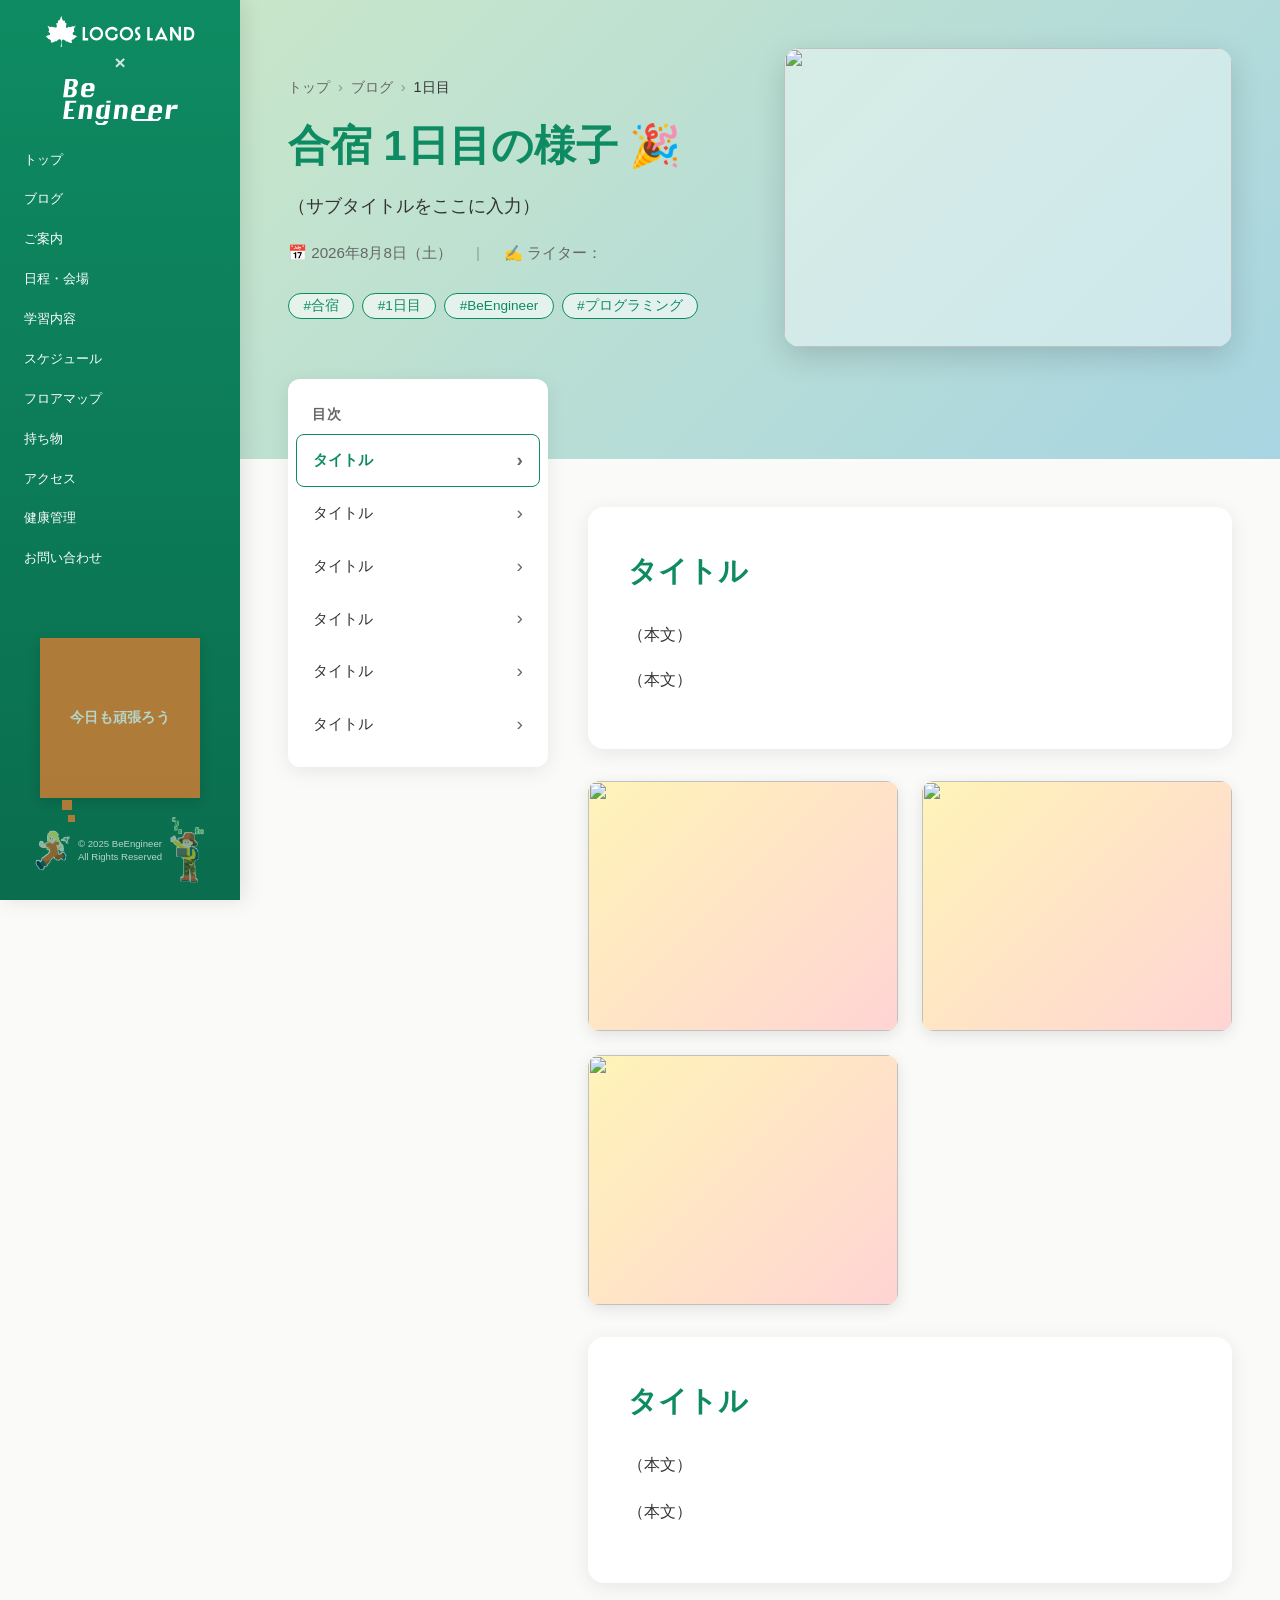
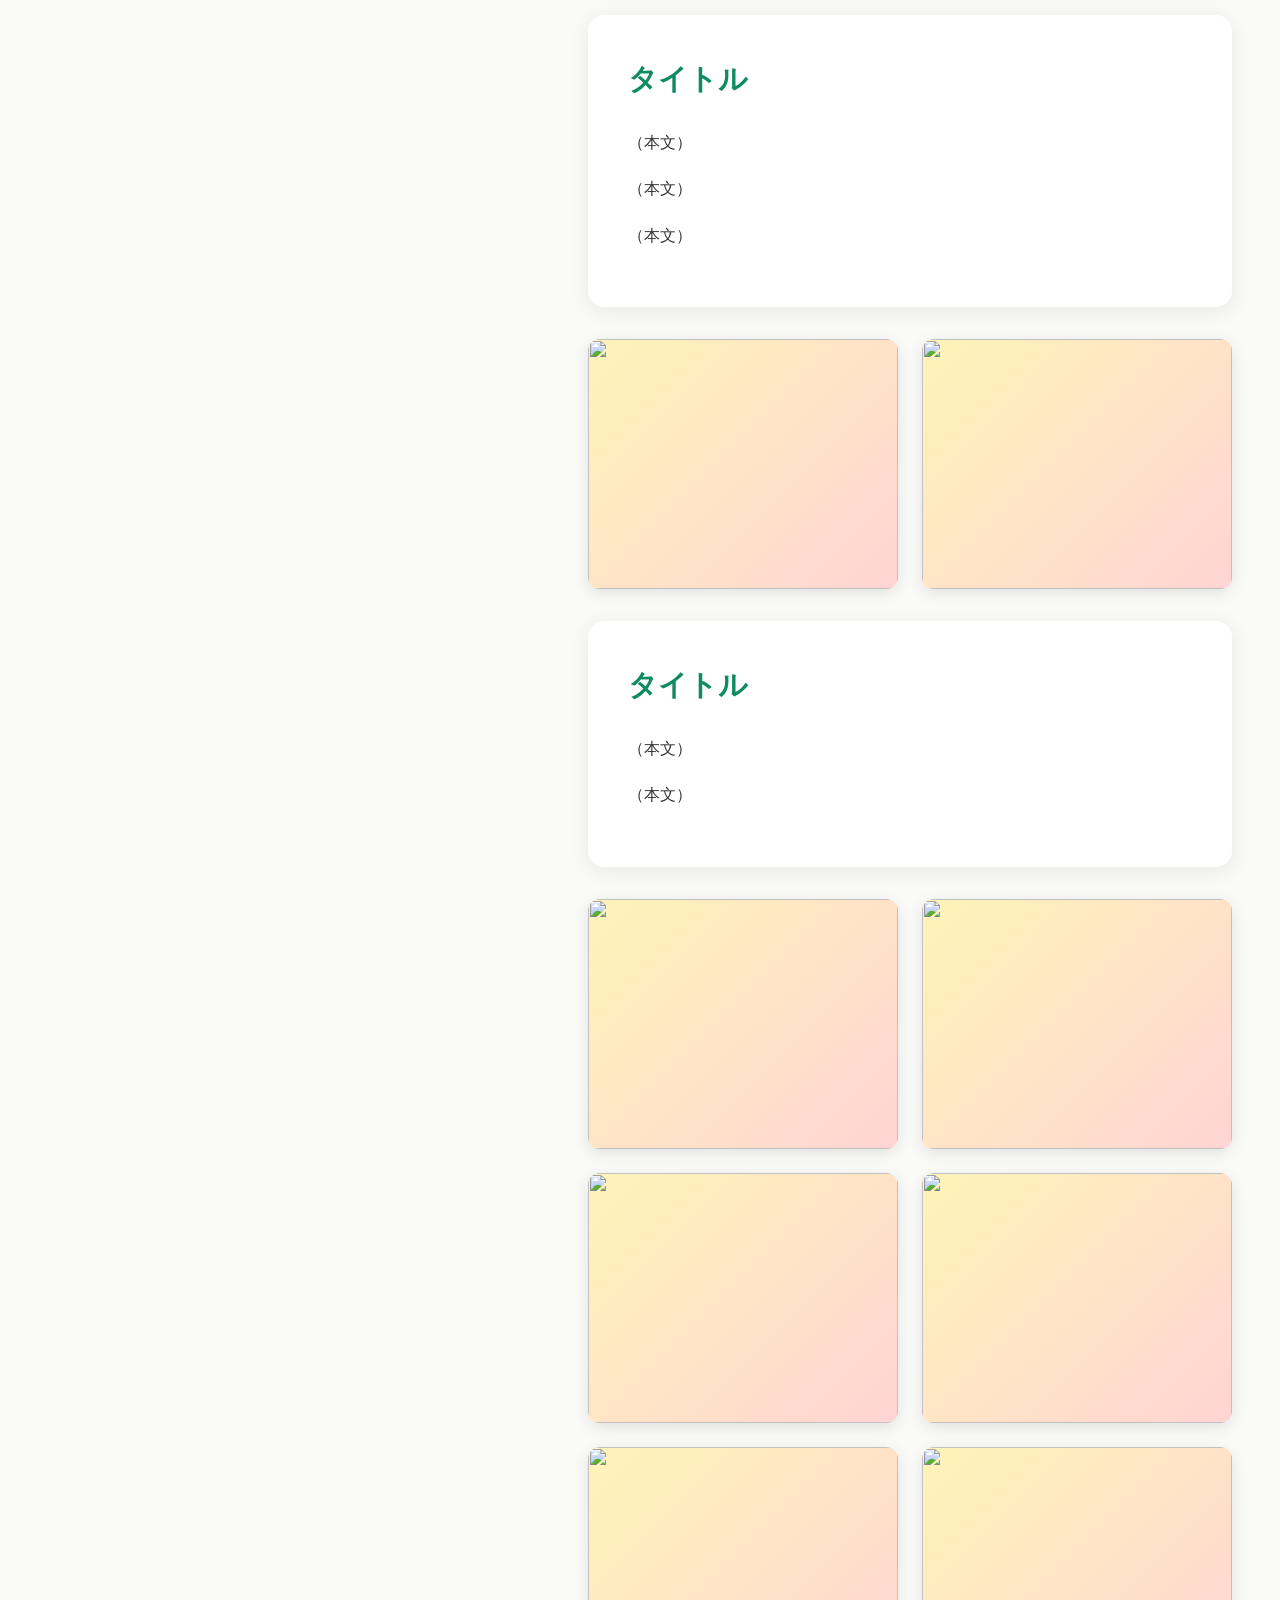
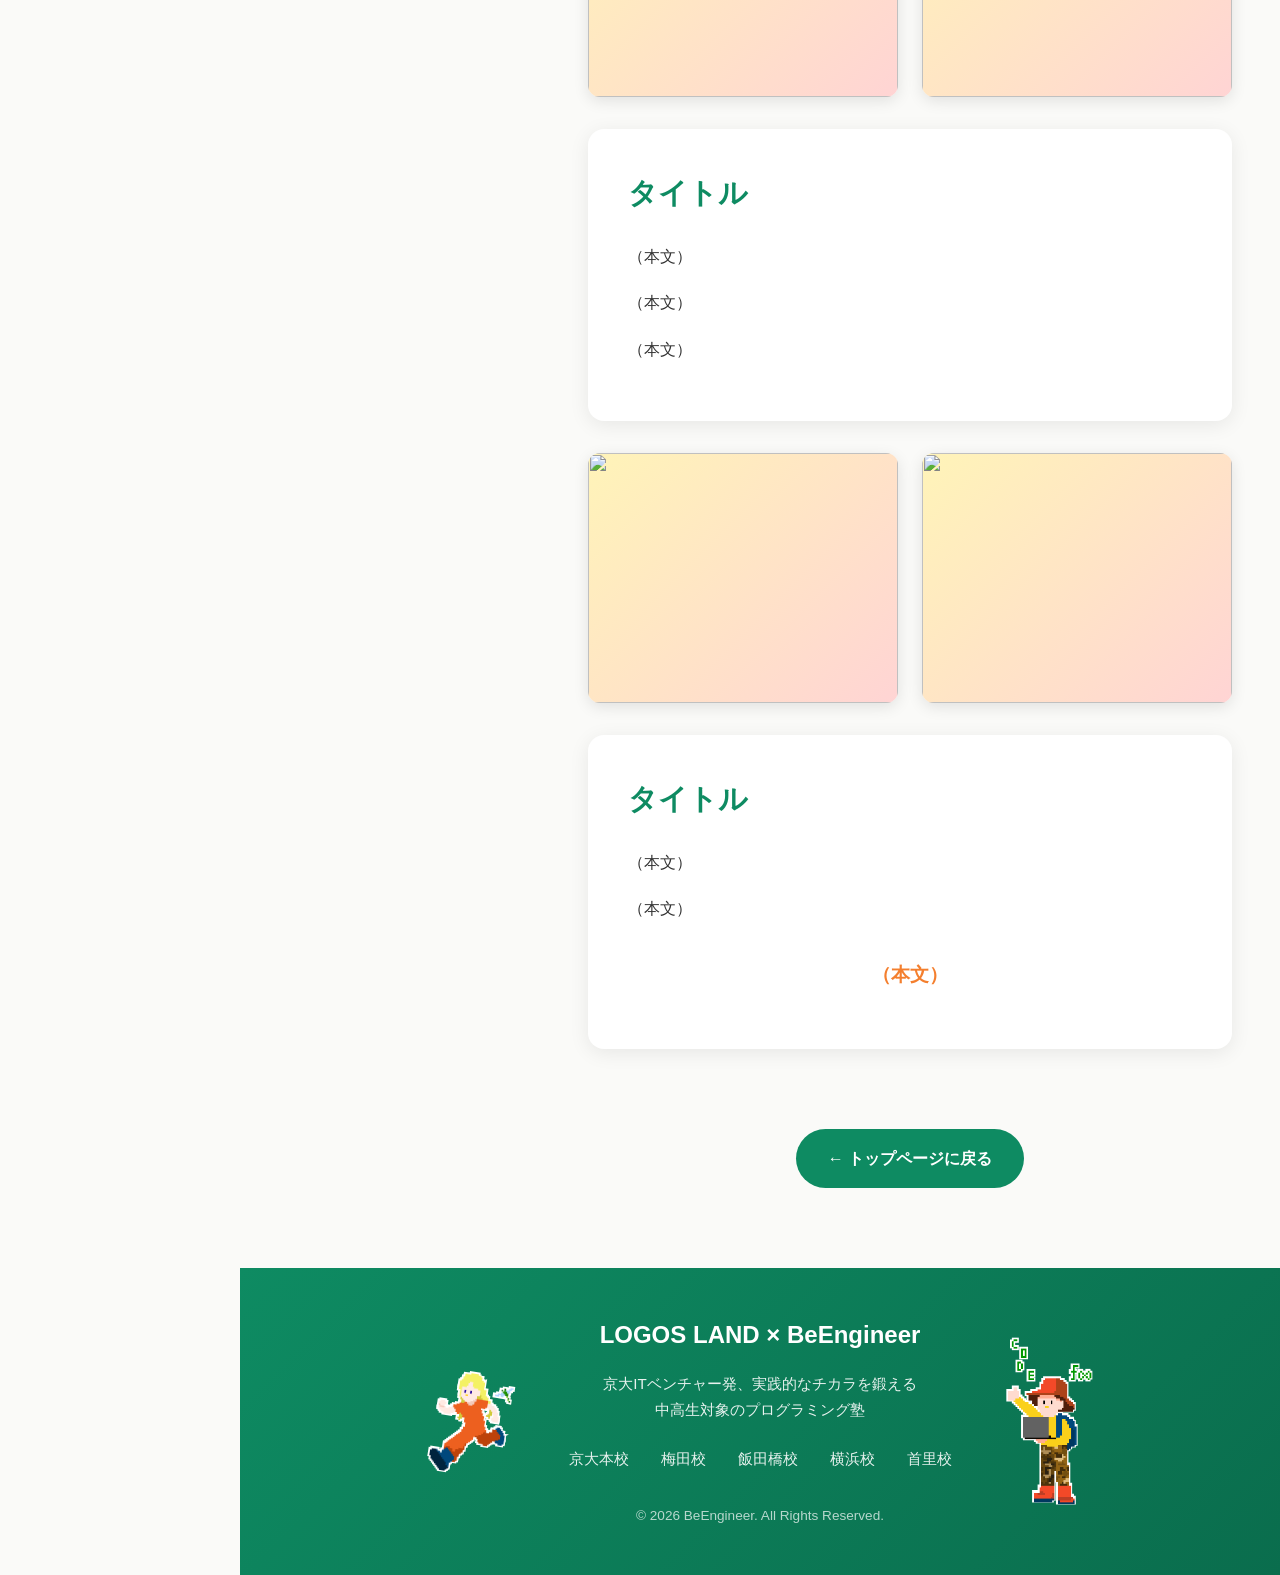
==== commit bac2431e: "refactor:フッターを共通コンポーネント化" ====
--- a/blog/day1.html
+++ b/blog/day1.html
@@ -277,46 +277,14 @@
 
     </div>
 
-    <!-- フッター -->
-    <footer class="footer">
-      <div class="footer-content">
-        <div class="footer-character footer-character-left">
-          <img src="../assets/fav/dot_girl.svg" alt="キャラクター" class="footer-character-img">
-        </div>
-        
-        <div class="footer-main">
-          <div class="footer-logo-wrapper">
-            <div class="footer-logo">
-              <a href="https://logosland.jp/" target="_blank" rel="noopener noreferrer">LOGOS LAND</a><br class="sp-br">
-              ×<br class="sp-br">
-              <a href="https://be-engineer.tech/" target="_blank" rel="noopener noreferrer">BeEngineer</a>
-            </div>
-          </div>
-          <div class="footer-info">
-            京大ITベンチャー発、実践的なチカラを鍛える<br>
-            中高生対象のプログラミング塾
-          </div>
-          <div class="footer-links">
-            <span>京大本校</span>
-            <span>梅田校</span>
-            <span>飯田橋校</span>
-            <span>横浜校</span>
-          </div>
-          <div class="footer-copyright">
-            © 2026 BeEngineer. All Rights Reserved.
-          </div>
-        </div>
-        
-        <div class="footer-character footer-character-right">
-          <img src="../assets/fav/dot_boy.svg" alt="キャラクター" class="footer-character-img">
-        </div>
-      </div>
-    </footer>
+    <!-- フッター（共通コンポーネント / assets/footer.js が描画） -->
+    <div id="site-footer"></div>
 
   </main>
 
   <!-- JavaScript -->
   <script src="../script.js"></script>
+  <script src="../assets/footer.js"></script>
 
 </body>
 </html>
--- a/styles.css
+++ b/styles.css
@@ -1873,6 +1873,9 @@
 
 .footer-logo a:hover {
   opacity: 0.8;
+}
+
+.footer-logo a:hover span {
   text-decoration: underline;
 }
 
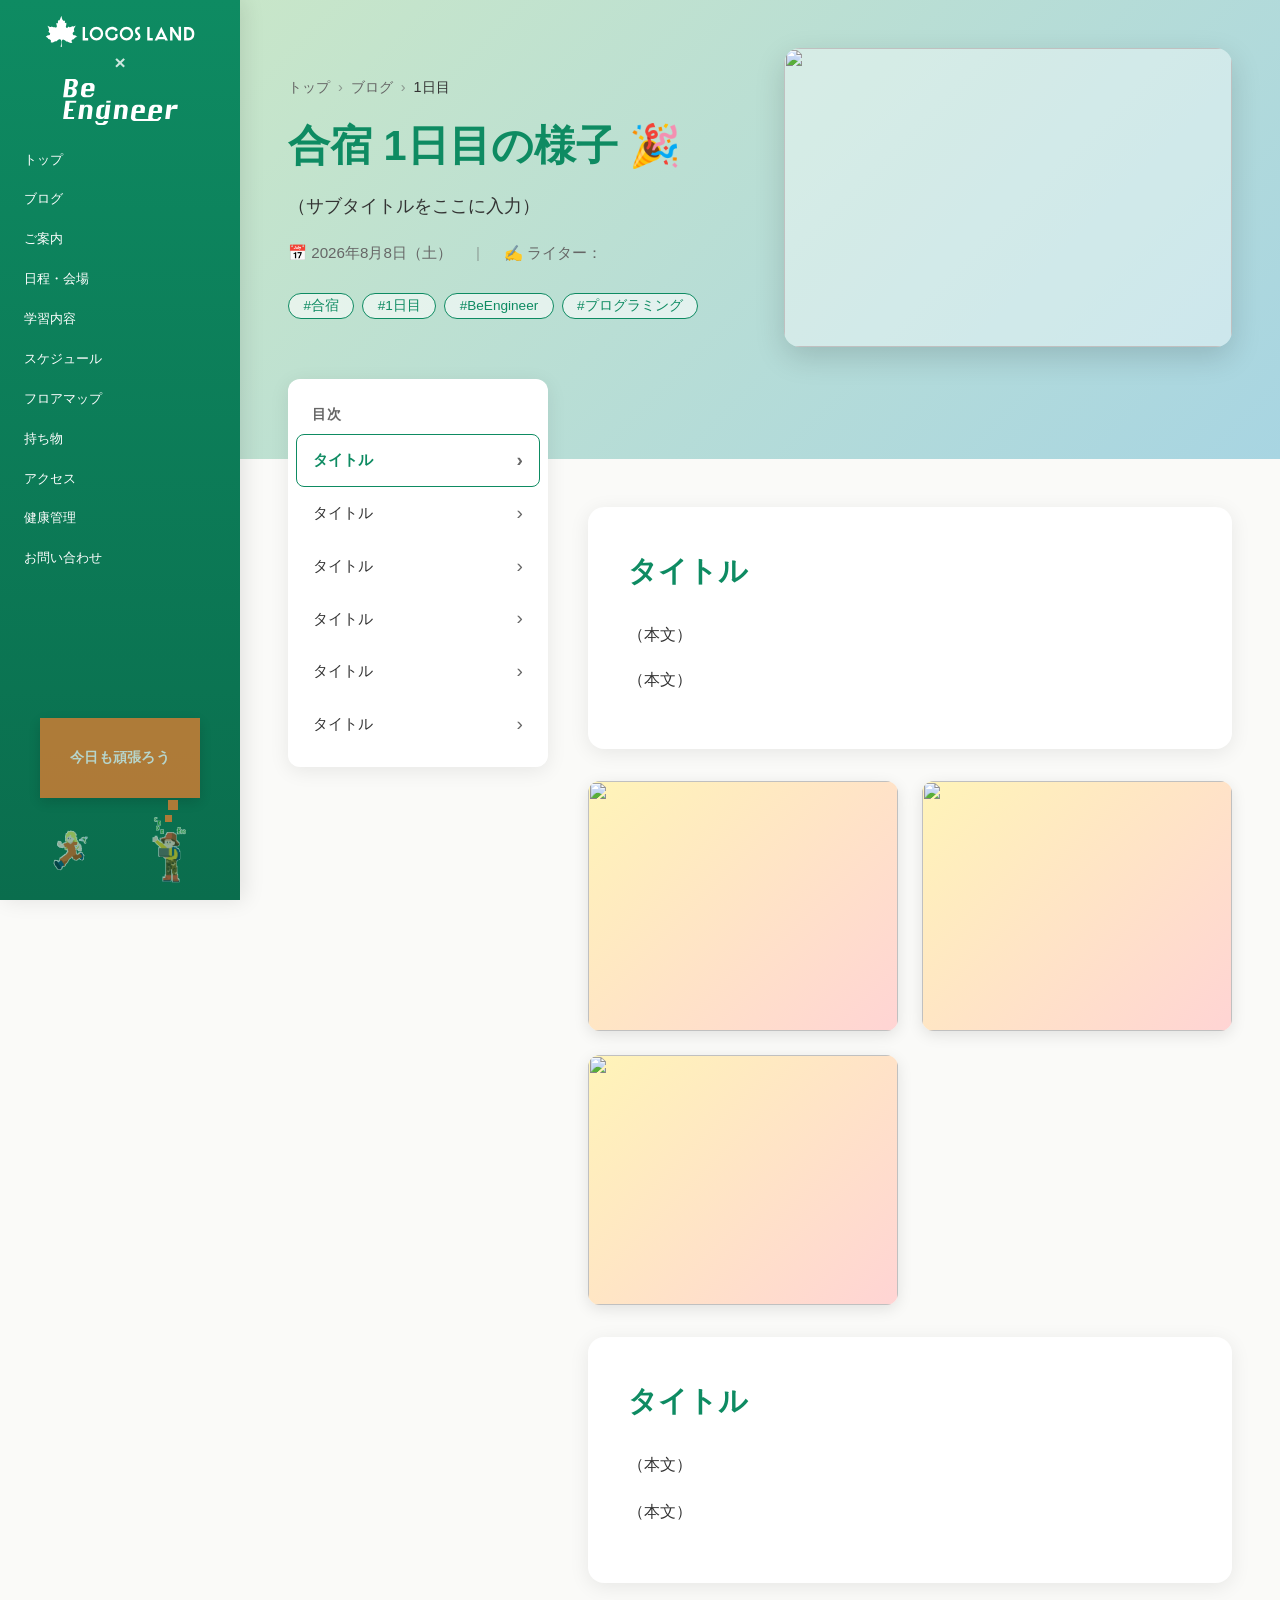
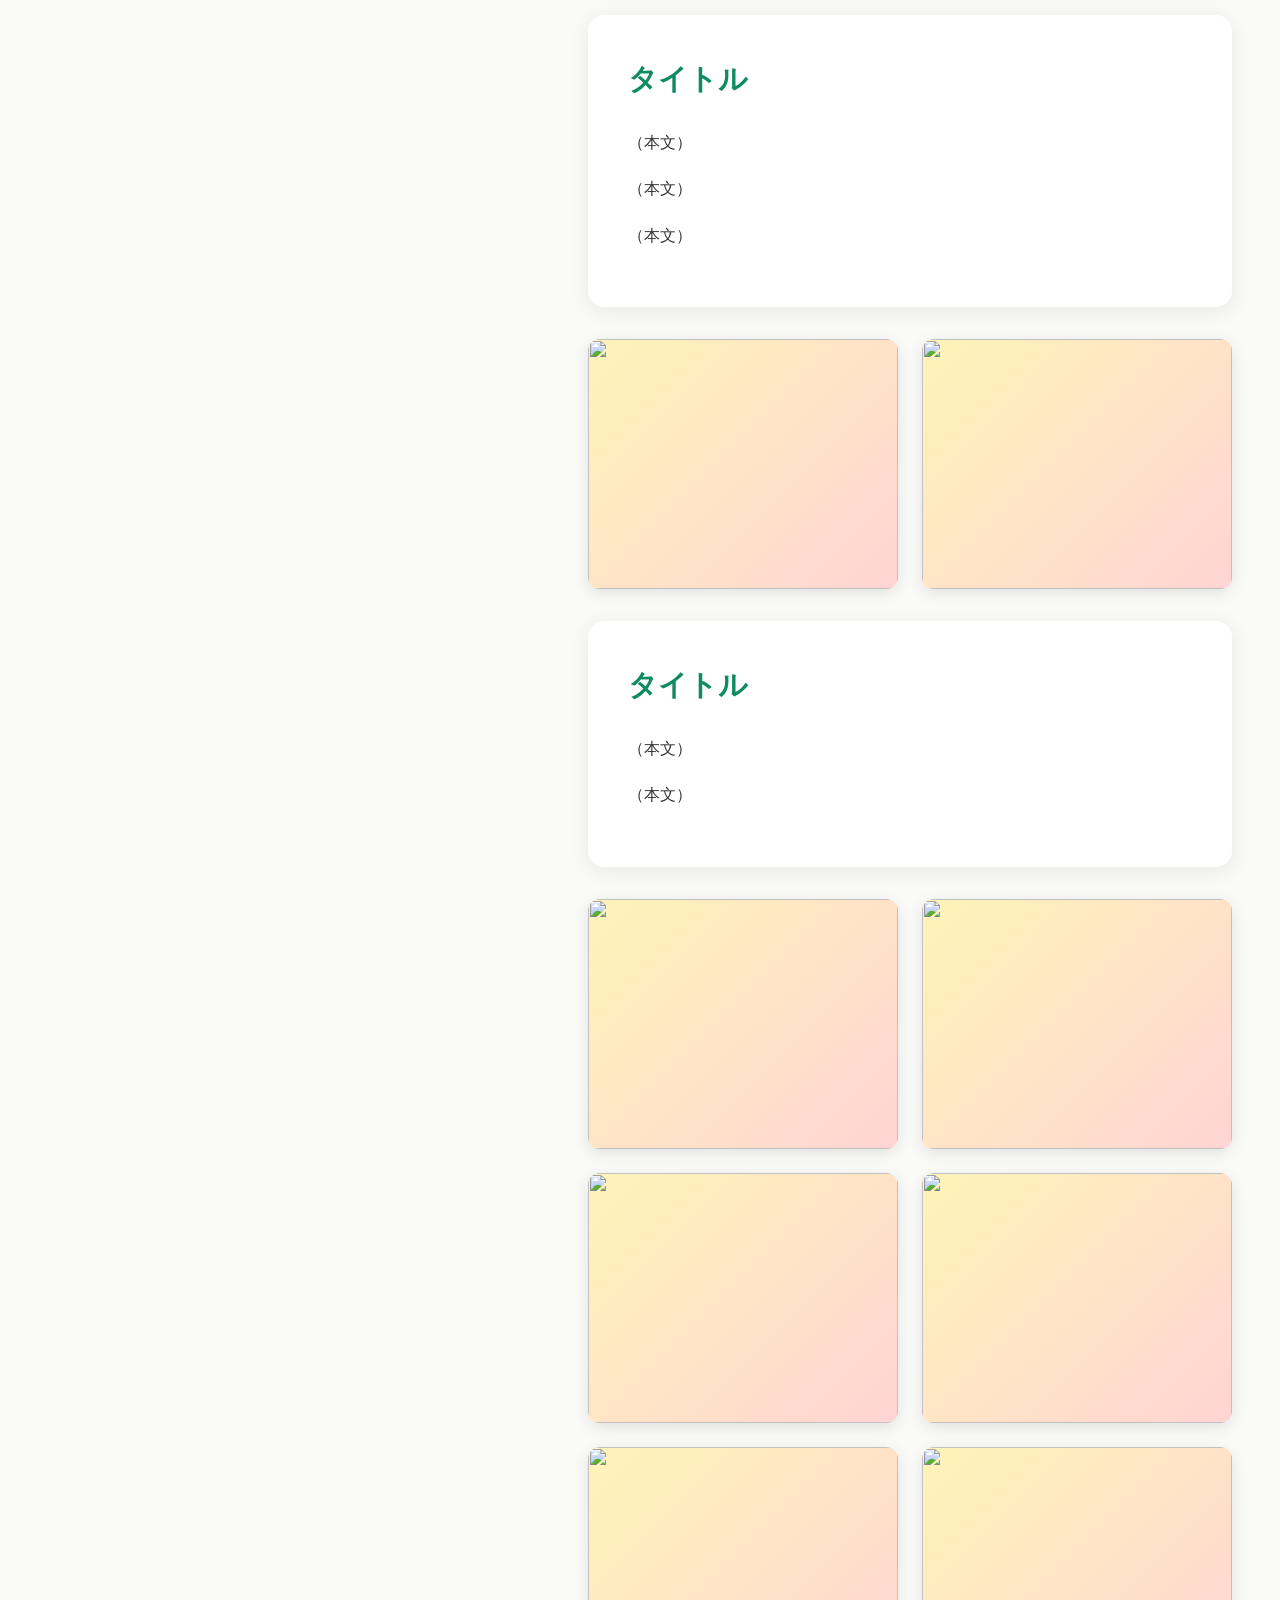
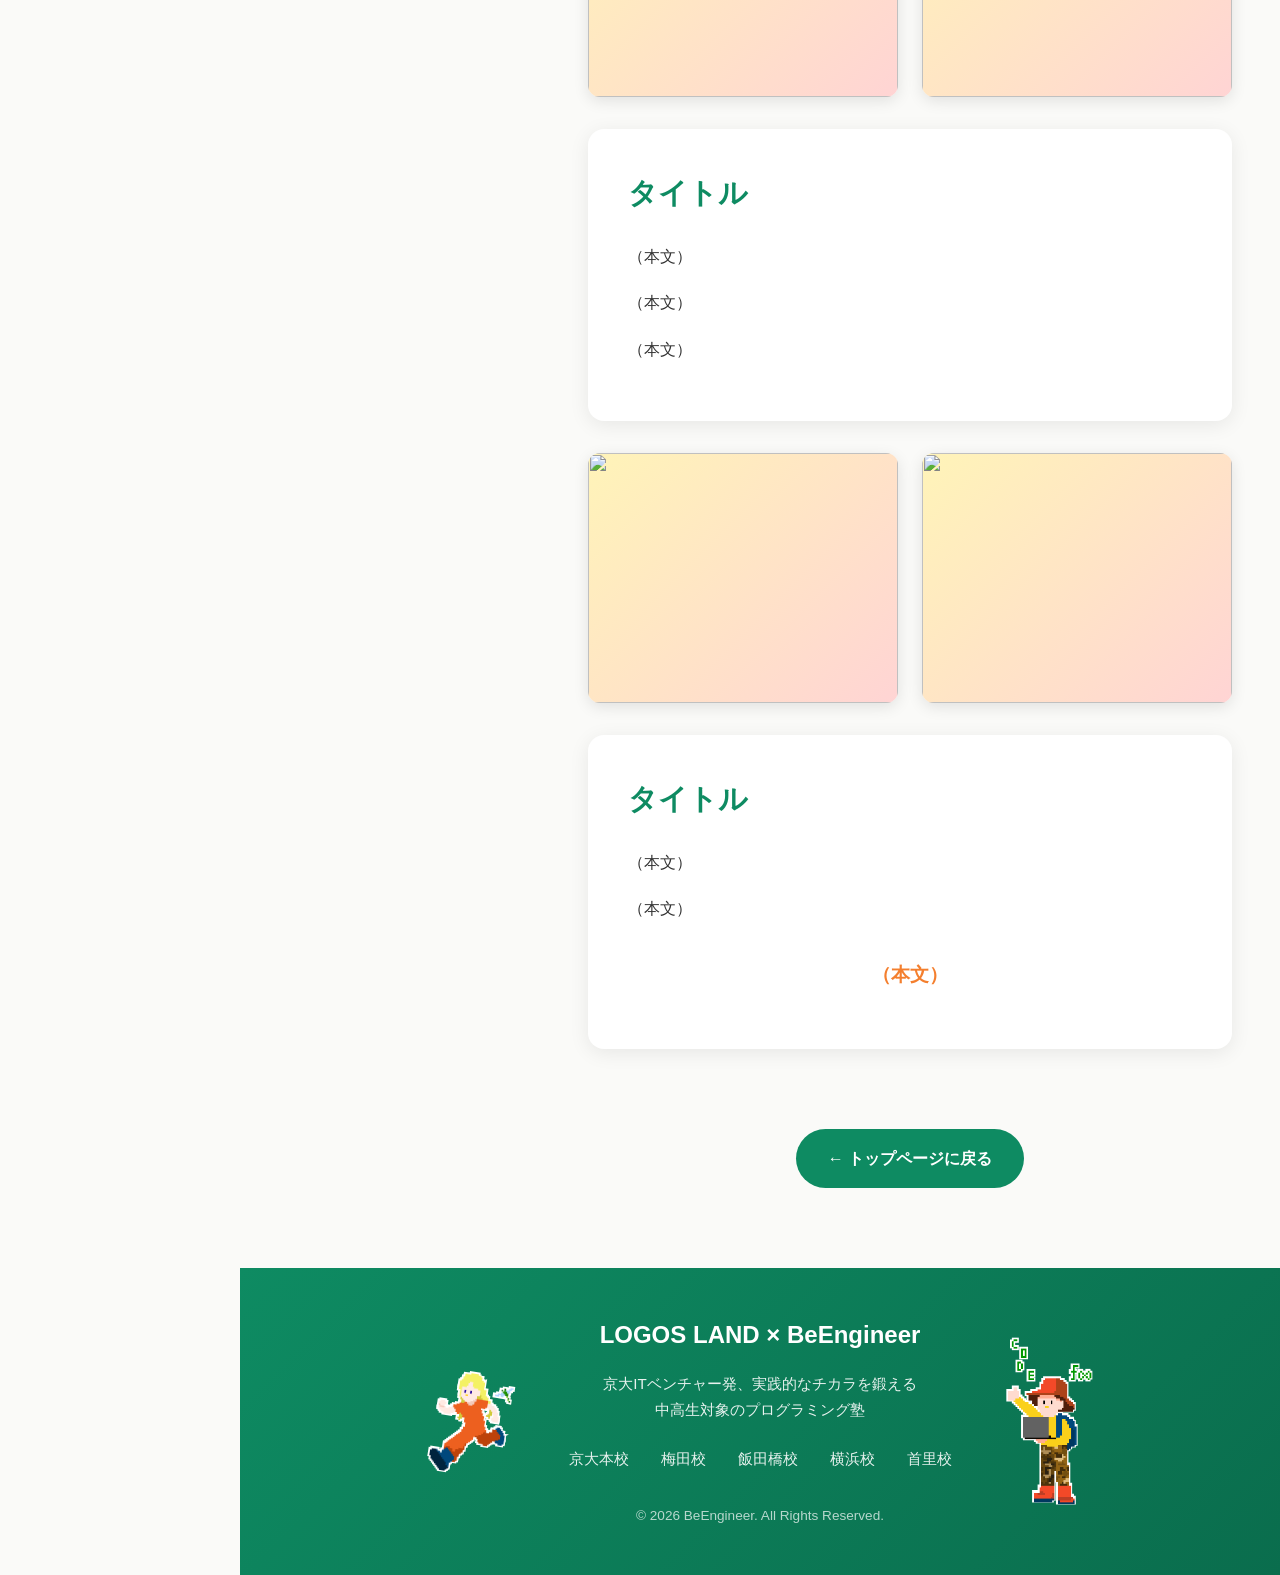
==== commit d2bcd4fd: "refactor: サイドバーを共通コンポーネント(sidebar.js)に集約" ====
--- a/blog/day1.html
+++ b/blog/day1.html
@@ -9,56 +9,8 @@
 </head>
 <body>
   
-  <!-- ハンバーガーメニューボタン（SP用） -->
-  <button class="hamburger" id="hamburger" aria-label="メニュー">
-    <span></span>
-    <span></span>
-    <span></span>
-  </button>
-
-  <!-- サイドバー -->
-  <aside class="sidebar" id="sidebar">
-    <div class="sidebar-logo">
-      <img src="../assets/fav/LOGOSLAND_logo.svg" alt="LOGOS LAND" class="logo-image">
-      <div class="logo-separator">×</div>
-      <img src="../assets/fav/BeEngineer_logo.svg" alt="BeEngineer" class="logo-image logo-been">
-    </div>
-    
-    <nav class="sidebar-nav">
-      <ul>
-        <li><a href="../index.html">トップ</a></li>
-        <li class="has-submenu">
-          <a href="#blog">ブログ</a>
-          <ul class="submenu">
-            <li><a href="day1.html">1日目</a></li>
-            <li><a href="day2.html">2日目</a></li>
-            <li><a href="day3.html">3日目</a></li>
-          </ul>
-        </li>
-        <li><a href="../index.html#guide">ご案内</a></li>
-        <li><a href="../index.html#overview">日程・会場</a></li>
-        <li><a href="../index.html#program">学習内容</a></li>
-        <li><a href="../index.html#schedule">スケジュール</a></li>
-        <li><a href="../index.html#floormap">フロアマップ</a></li>
-        <li><a href="../index.html#items">持ち物</a></li>
-        <li><a href="../index.html#access">アクセス</a></li>
-        <li><a href="../index.html#health">健康管理</a></li>
-        <li><a href="../index.html#contact">お問い合わせ</a></li>
-      </ul>
-    </nav>
-    
-    <div class="sidebar-footer">
-      <img src="../assets/fav/dot_girl.svg" alt="" class="sidebar-footer-char sidebar-footer-char-left">
-      <div class="sidebar-footer-text">
-        © 2025 BeEngineer<br>
-        All Rights Reserved
-      </div>
-      <img src="../assets/fav/dot_boy.svg" alt="" class="sidebar-footer-char sidebar-footer-char-right">
-    </div>
-  </aside>
-
-  <!-- オーバーレイ（メニュー開閉用） -->
-  <div class="overlay" id="overlay"></div>
+  <!-- ハンバーガー / サイドバー / オーバーレイ（共通コンポーネント / assets/sidebar.js が描画） -->
+  <div id="site-sidebar" data-variant="public"></div>
 
   <!-- メインコンテンツ -->
   <main class="main-content">
@@ -283,6 +235,7 @@
   </main>
 
   <!-- JavaScript -->
+  <script src="../assets/sidebar.js"></script>
   <script src="../script.js"></script>
   <script src="../assets/footer.js"></script>
 
--- a/styles.css
+++ b/styles.css
@@ -159,7 +159,6 @@
 
 .sidebar-nav a:hover {
   background-color: rgba(255, 255, 255, 0.15);
-  transform: translateX(5px);
 }
 
 .sidebar-nav a.active {
@@ -221,7 +220,6 @@
 
 .sidebar-nav .submenu a:hover {
   background-color: rgba(255, 255, 255, 0.2);
-  transform: translateX(5px);
 }
 
 .sidebar-footer {
@@ -232,9 +230,10 @@
   padding-top: 0.3rem;
   display: flex;
   align-items: center;
+  /* コピーライト文を削除したため、中央寄せ＋gap でキャラ同士の距離を調整して元の位置感に戻す。 */
   justify-content: center;
-  gap: 0.5rem;
-  position: relative; /* 吹き出しの位置基準 */
+  gap: 4rem;
+  position: relative; /* PC：吹き出しの位置基準 */
 }
 
 .sidebar-footer-text {
@@ -245,26 +244,23 @@
   width: 35px;
   height: auto;
   opacity: 0.8;
-}
-
-/* キャラクターのラッパー（JSで生成）。
-   吹き出しは .sidebar-footer を基準に位置決めするため、
-   このラッパーには position:relative を付けない。 */
+  flex-shrink: 0;
+}
+
+/* 旧構造（キャラのラッパー）は今は使わないが、CSS は無害なので残置 */
 .sidebar-char-wrap {
   display: inline-flex;
   align-items: flex-end;
-  cursor: pointer;
-}
-
-/* 吹き出し：正方形（サイドバー幅に収まるサイズ）。
-   ドット絵風：角丸なし。中央配置し、しっぽは下方向の左 or 右に配置（ランダム）。 */
+}
+
+/* PC：吹き出しは footer の上に絶対配置（クレジットの上に重なる位置） */
 .sidebar-char-bubble {
   position: absolute;
-  bottom: calc(100% + 14px); /* しっぽ＋隙間ぶん上に */
+  bottom: calc(100% + 14px);
   left: 50%;
   transform: translateX(-50%);
   width: clamp(120px, 75%, 160px);
-  aspect-ratio: 1 / 1;
+  aspect-ratio: 2 / 1;
   display: flex;
   align-items: center;
   justify-content: center;
@@ -285,12 +281,15 @@
   animation: bubblePop 0.4s ease-out;
 }
 
-/* デフォルト（左向き）：しっぽは吹き出しの左下方向に出る */
+/* PC：しっぽは下方向（左下 or 右下） */
 .sidebar-char-bubble::after {
   content: '';
   position: absolute;
   left: 14%;
   bottom: -12px;
+  top: auto;
+  right: auto;
+  transform: none;
   width: 10px;
   height: 10px;
   background-color: var(--color-secondary);
@@ -301,12 +300,13 @@
   position: absolute;
   left: calc(14% + 6px);
   bottom: -24px;
+  top: auto;
+  right: auto;
   width: 7px;
   height: 7px;
   background-color: var(--color-secondary);
 }
 
-/* 右向き（ランダムで付与）：しっぽは吹き出しの右下方向に出る */
 .sidebar-char-bubble--right::after {
   left: auto;
   right: 14%;
@@ -315,13 +315,6 @@
 .sidebar-char-bubble--right::before {
   left: auto;
   right: calc(14% + 6px);
-}
-
-/* SP版：サイドバーの文言と被るため吹き出しを非表示 */
-@media (max-width: 768px) {
-  .sidebar-char-bubble {
-    display: none;
-  }
 }
 
 @keyframes bubblePop {
@@ -332,6 +325,102 @@
   100% {
     opacity: 1;
     transform: translateX(-50%) translateY(0) scale(1);
+  }
+}
+
+/* ============================================
+  SP版：左キャラ・吹き出し・右キャラを横並び（吹き出しはやや上）
+   ============================================ */
+@media (max-width: 768px) {
+  .sidebar-footer {
+    opacity: 1; /* SP では bubble が色濃く見えるよう透過解除 */
+    flex-direction: row;
+    align-items: flex-end; /* キャラを下揃えの基準線に */
+    justify-content: center;
+    gap: 0.5rem;
+    padding-top: 0.75rem; /* 吹き出しが上に出る分 */
+  }
+
+  .sidebar-footer-char-left,
+  .sidebar-footer-char-right {
+    flex-shrink: 0;
+    height: auto;
+    
+    align-self: flex-end;
+    margin: 0;
+  }
+
+  .sidebar-footer-char-left {
+    width: 25px; 
+  }
+
+
+  .sidebar-footer-char-right {
+    width: 30px;
+  }
+
+  .sidebar-footer-text {
+    display: none;
+  }
+
+  .sidebar-char-bubble {
+    position: relative;
+    bottom: auto;
+    left: auto;
+    transform: none;
+    flex: 1 1 auto;
+    width: auto;
+    height: 3.0rem;
+    min-width: 0;
+    max-width: 9.5rem;
+    align-self: flex-end;
+    margin-bottom: 2.85rem;
+    padding: 0.45rem 0.5rem;
+    font-size: 0.72rem;
+    line-height: 1.25;
+    box-shadow: 0 2px 8px rgba(0, 0, 0, 0.18);
+    animation: bubblePopSP 0.35s ease-out;
+  }
+/* SP：しっぽは下方向（左下 or 右下）— 吹き出しが上にあるため */
+  
+  .sidebar-char-bubble::after {
+    top: auto;
+    bottom: -6px;
+    left: 8%;
+    right: auto;
+    transform: none;
+    width: 6px;
+    height: 6px;
+  }
+
+  .sidebar-char-bubble::before {
+    top: auto;
+    bottom: -14px; 
+    left: calc(8% - 5px);
+    right: auto;
+    width: 4px;
+    height: 4px;
+  }
+
+  .sidebar-char-bubble--right::after {
+    left: auto;
+    right: 8%;
+  }
+
+  .sidebar-char-bubble--right::before {
+    left: auto;
+    right: calc(8% - 5px);
+  }
+
+  @keyframes bubblePopSP {
+    0% {
+      opacity: 0;
+      transform: scale(0.88);
+    }
+    100% {
+      opacity: 1;
+      transform: scale(1);
+    }
   }
 }
 
@@ -500,8 +589,17 @@
 
 .card-grid {
   display: grid;
-  grid-template-columns: repeat(auto-fit, minmax(300px, 1fr));
+  /* デフォルトは 1 カラム。2 カラムになる中間レンジを使わず、
+     大画面でのみ 3 カラムに切り替える。 */
+  grid-template-columns: 1fr;
   gap: 2rem;
+}
+
+/* 大画面（サイドバー＋セクション余白を引いても 3 カラムに収まる幅）でのみ 3 カラム */
+@media (min-width: 1200px) {
+  .card-grid {
+    grid-template-columns: repeat(3, 1fr);
+  }
 }
 
 .card {
@@ -1858,6 +1956,11 @@
   animation-delay: 1s;
 }
 
+/* フッター共通コンポーネントのプレースホルダー（JS注入前のCLS抑止） */
+#site-footer {
+  min-height: 250px;
+}
+
 .footer-logo {
   font-size: 1.5rem;
   font-weight: bold;
@@ -2501,6 +2604,13 @@
   /* SP版：サブメニューを下に表示（タップで開閉） */
   .sidebar-nav .submenu {
     position: static;
+    /* PC のドロップダウン用 left/margin-left をリセット
+       （これがないと SP で submenu が左に -1.5rem ずれて切れる） */
+    left: auto;
+    top: auto;
+    margin-left: 0;
+    min-width: 0;
+    width: 90%;
     transform: none;
     opacity: 1;
     visibility: visible;
@@ -2728,7 +2838,13 @@
     padding: 0.65rem 0.7rem;
     font-size: 0.85rem;
   }
-  
+
+  /* SP版：トップレベルの項目もスクロールバーと余白を取るため 90% 幅に
+     （submenu 内の項目は除外して submenu 内では full width のまま） */
+  .sidebar-nav > ul > li > a {
+    width: 90%;
+  }
+
   .sidebar-nav a.active {
     background-color: rgba(255, 255, 255, 0.25);
     border: 2px solid var(--color-white);
@@ -2736,18 +2852,13 @@
   
   .sidebar-footer {
     flex-shrink: 0;
-    padding-top: 0.5rem;
     padding-bottom: 0.5rem;
-    display: flex;
-    align-items: center;
-    justify-content: center;
-    gap: 0.4rem;
-  }
-  
-  .sidebar-footer-char {
-    width: 30px;
-  }
-  
+  }
+
+  /* 旧: .sidebar-footer-char { width: 30px } を削除。
+     後勝ち上書きで line 335 ブロックの left/right 個別 width を打ち消していた。
+     左右別サイズは line 335 SP ブロックで定義済み。 */
+
   .main-content {
     margin-left: 0;
   }
@@ -3506,16 +3617,23 @@
   }
   
   .footer-content {
-    flex-direction: column;
-    gap: 0;
-    padding: 0 1rem;
-    align-items: center;
-  }
-  
+    gap: 1rem;
+    padding: 0 0.5rem;
+    align-items: flex-start;
+  }
+
   .footer-main {
-    max-width: 100%;
-    width: 100%;
-    order: 2;
+    flex: 1 1 auto;
+    min-width: 0;
+  }
+
+  /* キャラクターを LOGOS LAND × BeEngineer の行に揃える */
+  .footer-character {
+    margin-top: 0.5rem;
+  }
+
+  .footer-character-left {
+    margin-top: 1.5rem;
   }
   
   .footer {
